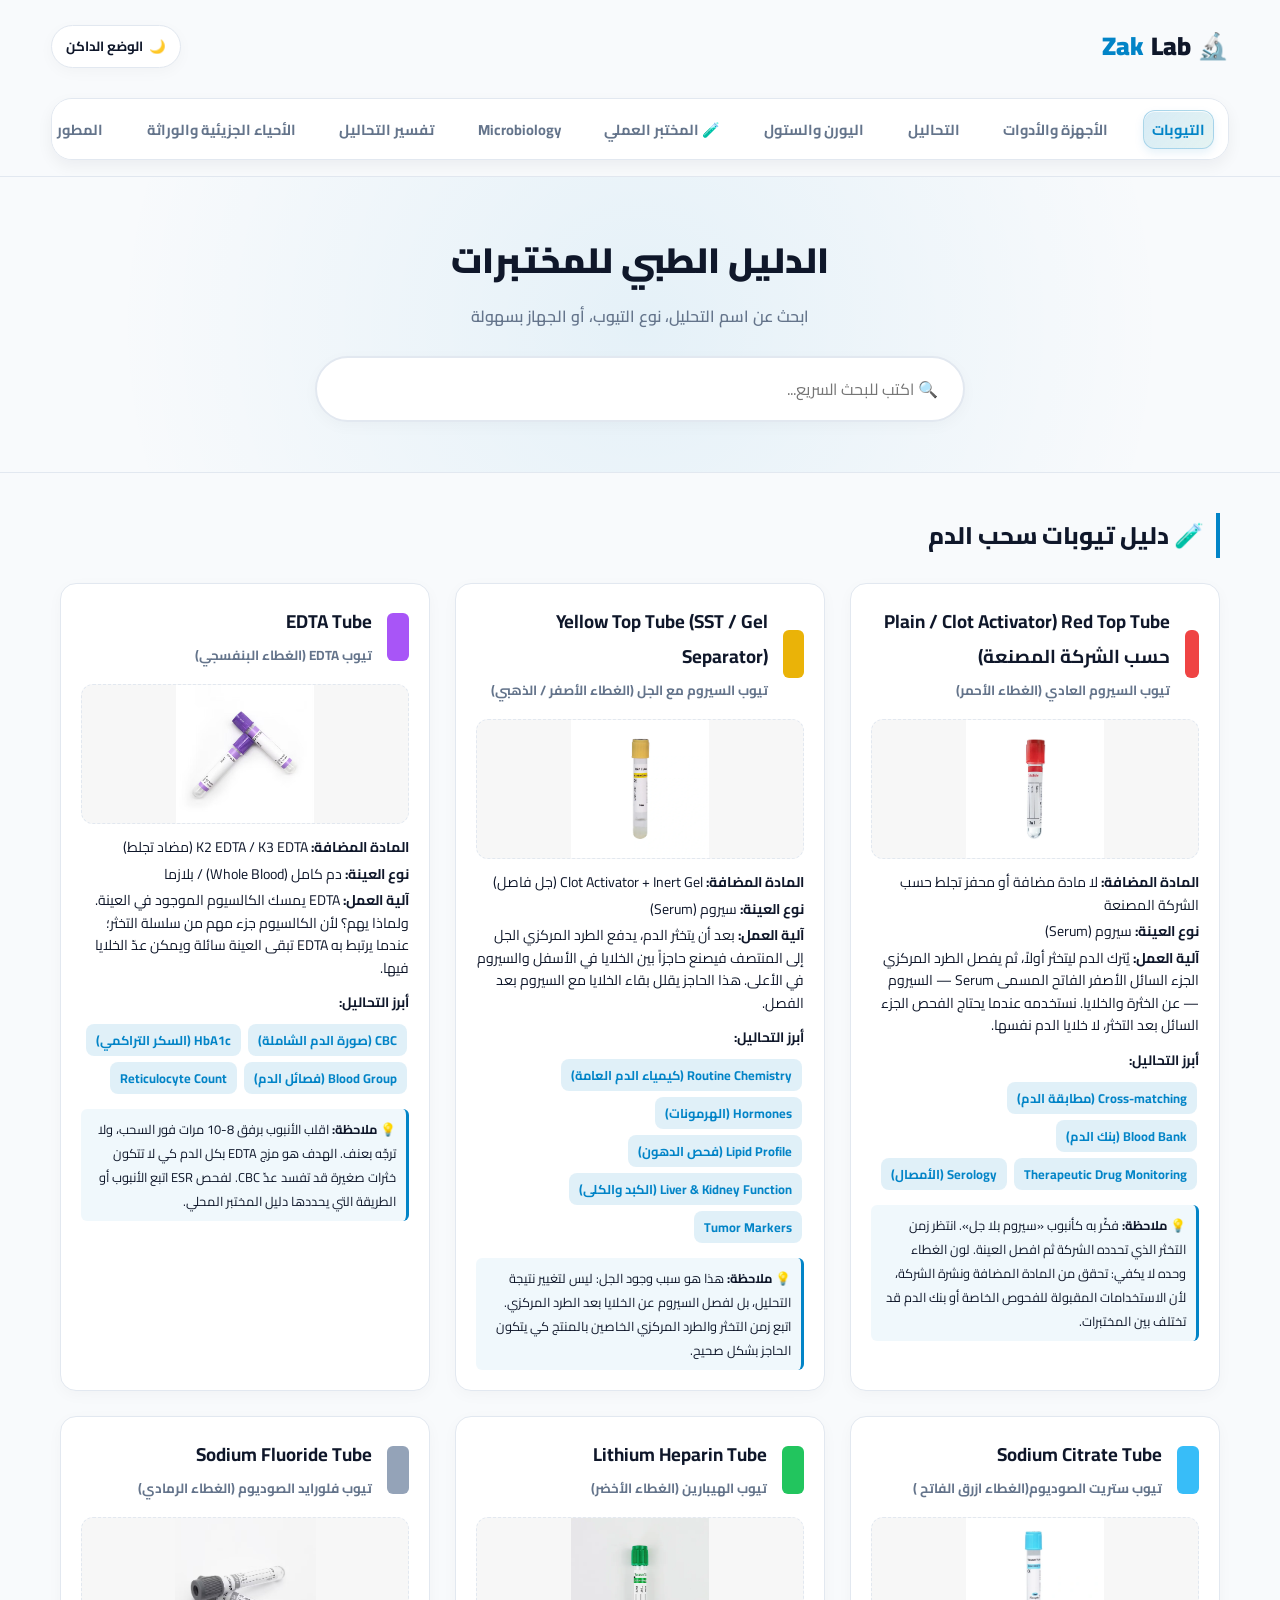
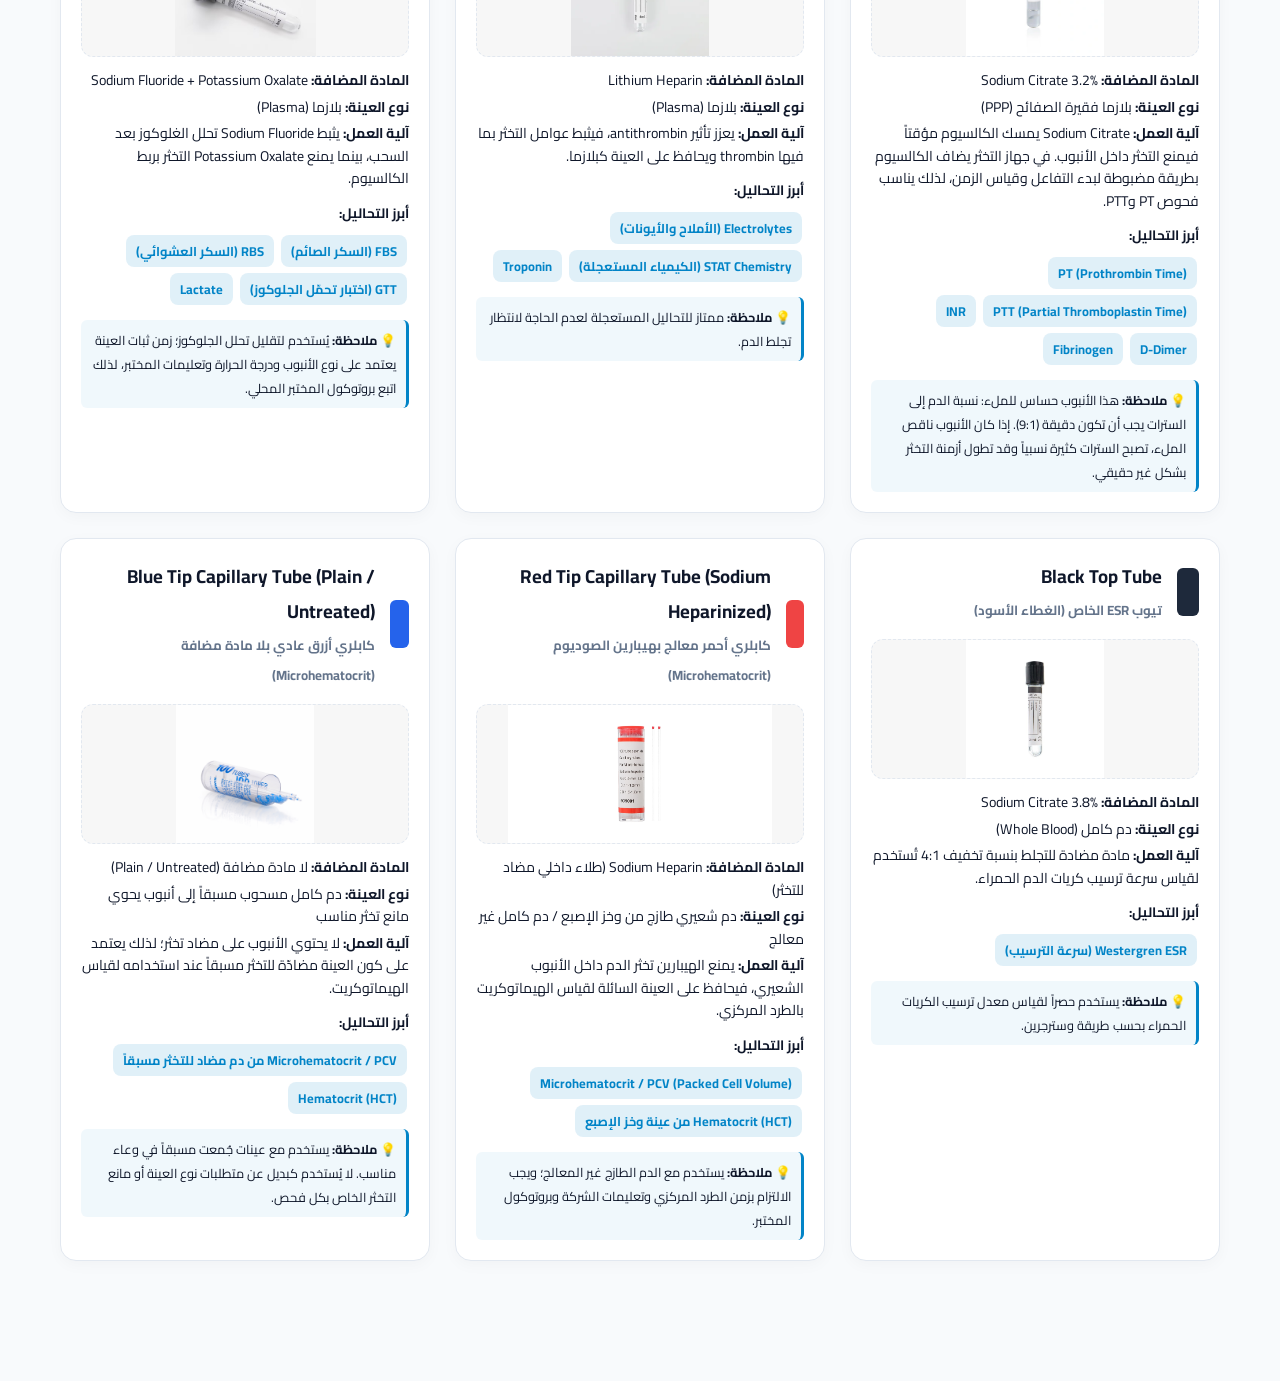
==== index.html @ 9deb6630 "Initial import of Zak Lab website" ====
<!DOCTYPE html>
<!doctype html>
<html lang="ar" dir="rtl" data-theme="light">

<head>

    <!-- تحديد ترميز الصفحة حتى تظهر اللغة العربية بشكل صحيح -->
    <meta charset="UTF-8">

    <!-- جعل الموقع متجاوباً مع شاشات الهاتف والتابلت والكمبيوتر -->
    <meta name="viewport" content="width=device-width, initial-scale=1.0">

    <!-- عنوان الصفحة الذي يظهر في تبويب المتصفح -->
    <title>Zak Lab | المنصة الرئيسية</title>

    <!-- وصف مختصر لمحركات البحث والمشاركة، من دون تغيير محتوى أو هوية الموقع -->
    <meta name="description" content="Zak Lab منصة عربية تعليمية لطلاب وممارسي التحليلات المرضية: تيوبات، أجهزة، تحاليل، أحياء دقيقة، تفسير نتائج، أحياء جزيئية ووراثة.">
    <meta name="theme-color" content="#0284c7">


    <!-- ========================================================= -->
    <!-- الخط العربي -->
    <!-- ========================================================= -->

    <!-- استدعاء خط Cairo من Google Fonts -->
    <link
        href="https://fonts.googleapis.com/css2?family=Cairo:wght@400;600;700;800;900&display=swap"
        rel="stylesheet"
    >


    <!-- ========================================================= -->
    <!-- ملف CSS الرئيسي -->
    <!-- ========================================================= -->

    <!-- ربط ملف التنسيقات الخارجي -->
    <link rel="stylesheet" href="new.css?v=22-5-final-release">


    <!-- ========================================================= -->
    <!-- تنسيقات قسم المطور وأزرار التواصل الاجتماعي -->
    <!-- ========================================================= -->

    <style>

        /* الحاوية الرئيسية لقسم المطور */
        .dev-profile-container {
            display: flex;
            flex-direction: column;
            gap: 25px;
            margin-top: 10px;
        }


        /* --------------------------------------------------------- */
        /* كارت معلومات المطور الرئيسي */
        /* --------------------------------------------------------- */

        .dev-header-card {
            background: var(--bg-card, #ffffff);
            border: 1px solid var(--border-color, #e2e8f0);
            border-radius: 20px;
            padding: 30px;

            /* ترتيب الصورة والمعلومات بجانب بعض */
            display: flex;
            align-items: center;

            gap: 25px;

            box-shadow: var(
                --shadow-sm,
                0 2px 5px rgba(0, 0, 0, 0.05)
            );

            /* خط أزرق على الجهة اليمنى من الكارت */
            border-right: 6px solid var(
                --primary-blue,
                #0284c7
            );
        }


        /* --------------------------------------------------------- */
        /* الحاوية الدائرية لصورة المطور */
        /* --------------------------------------------------------- */

        .dev-avatar {
            width: 120px;
            height: 120px;

            /* جعل الحاوية دائرية */
            border-radius: 50%;

            /* إخفاء أي جزء من الصورة يخرج من الدائرة */
            overflow: hidden;

            border: 3px solid transparent;

            /* إنشاء إطار متدرج حول الصورة */
            background:
                linear-gradient(
                    var(--bg-card, #fff),
                    var(--bg-card, #fff)
                ) padding-box,
                linear-gradient(
                    135deg,
                    var(--primary-blue, #0284c7),
                    var(--medical-teal, #0d9488)
                ) border-box;

            box-shadow:
                0 8px 20px rgba(2, 132, 199, 0.2);

            /* منع الصورة من الانكماش */
            flex-shrink: 0;

            /* الحركة عند استخدام الماوس */
            transition:
                transform 0.3s ease,
                box-shadow 0.3s ease;

            cursor: pointer;
        }


        /* --------------------------------------------------------- */
        /* الصورة الموجودة داخل dev-avatar */
        /* --------------------------------------------------------- */

        .dev-avatar img {
            width: 100%;
            height: 100%;

            /* جعل الصورة تغطي كامل الدائرة */
            object-fit: cover;

            /* وضع الصورة من المنتصف */
            object-position: center;

            display: block;

            /* حركة الصورة عند تمرير الماوس */
            transition: transform 0.3s ease;
        }


        /* --------------------------------------------------------- */
        /* تأثير الصورة عند تمرير الماوس */
        /* --------------------------------------------------------- */

        .dev-avatar:hover {
            transform: scale(1.05);

            box-shadow:
                0 12px 25px rgba(2, 132, 199, 0.35);
        }


        /* تكبير الصورة نفسها عند تمرير الماوس */
        .dev-avatar:hover img {
            transform: scale(1.1);
        }


        /* --------------------------------------------------------- */
        /* اسم المطور */
        /* --------------------------------------------------------- */

        .dev-intro h2 {
            font-size: 1.8rem;
            font-weight: 900;
            margin-bottom: 4px;
        }


        /* تنسيق النص الموجود داخل span */
        .dev-intro h2 span {
            color: var(--primary-blue, #0284c7);
            font-size: 1.4rem;
        }


        /* --------------------------------------------------------- */
        /* وظيفة المطور */
        /* --------------------------------------------------------- */

        .dev-role {
            color: var(--medical-teal, #0d9488);
            font-weight: 700;
            font-size: 1rem;
            margin-bottom: 10px;
        }


        /* --------------------------------------------------------- */
        /* الوصف التعريفي للمطور */
        /* --------------------------------------------------------- */

        .dev-bio {
            color: var(--text-muted, #64748b);
            line-height: 1.7;
            font-size: 0.95rem;
            margin-bottom: 15px;
        }


        /* --------------------------------------------------------- */
        /* البادجات الخاصة بالمطور */
        /* --------------------------------------------------------- */

        .dev-badges {
            display: flex;
            flex-wrap: wrap;
            gap: 8px;
            margin-bottom: 20px;
        }


        /* شكل كل Badge */
        .badge {
            background: rgba(2, 132, 199, 0.1);
            color: var(--primary-blue, #0284c7);

            padding: 4px 12px;

            border-radius: 20px;

            font-size: 0.85rem;
            font-weight: 700;
        }


        /* --------------------------------------------------------- */
        /* حاوية أزرار التواصل الاجتماعي */
        /* --------------------------------------------------------- */

        .social-links-wrapper {
            display: flex;
            flex-wrap: wrap;
            gap: 12px;
        }


        /* الشكل العام لأزرار التواصل */
        .social-btn {
            text-decoration: none;

            padding: 8px 16px;

            border-radius: 10px;

            font-size: 0.85rem;
            font-weight: 700;

            color: white;

            transition:
                transform 0.2s ease,
                opacity 0.2s ease;

            display: inline-flex;

            align-items: center;

            gap: 6px;
        }


        /* حركة الزر عند تمرير الماوس */
        .social-btn:hover {
            transform: translateY(-2px);
            opacity: 0.9;
        }


        /* لون زر التليجرام */
        .telegram {
            background-color: #0088cc;
        }


        /* لون حساب Zak Ware */
        .insta-edu {
            background: linear-gradient(
                45deg,
                #f09433,
                #e6683c,
                #dc2743,
                #cc2366,
                #bc1888
            );
        }


        /* لون الحساب الشخصي */
        .insta-personal {
            background: #24292e;
        }


        /* --------------------------------------------------------- */
        /* شبكة كروت المطور */
        /* --------------------------------------------------------- */

        .dev-grid {
            display: grid;

            /* إنشاء أعمدة متجاوبة */
            grid-template-columns:
                repeat(
                    auto-fit,
                    minmax(280px, 1fr)
                );

            gap: 20px;
        }


        /* شكل كارت المطور */
        .dev-card {
            background: var(--bg-card, #ffffff);

            border: 1px solid var(
                --border-color,
                #e2e8f0
            );

            border-radius: 16px;

            padding: 25px;

            box-shadow: var(
                --shadow-sm,
                0 2px 5px rgba(0, 0, 0, 0.05)
            );

            transition:
                transform 0.3s ease,
                box-shadow 0.3s ease;
        }


        /* حركة الكارت عند تمرير الماوس */
        .dev-card:hover {
            transform: translateY(-5px);

            box-shadow: var(
                --shadow-md,
                0 5px 15px rgba(0, 0, 0, 0.1)
            );
        }


        /* أيقونة الكارت */
        .card-icon {
            font-size: 2.2rem;
            margin-bottom: 12px;
        }


        /* عنوان الكارت */
        .dev-card h3 {
            font-size: 1.2rem;
            font-weight: 800;
            margin-bottom: 8px;
        }


        /* النص داخل الكارت */
        .dev-card p {
            color: var(--text-muted, #64748b);

            font-size: 0.9rem;

            line-height: 1.6;
        }


        /* لون الحد العلوي للكارت الأول */
        .card-teal {
            border-top: 4px solid var(
                --medical-teal,
                #0d9488
            );
        }


        /* لون الحد العلوي للكارت الثاني */
        .card-blue {
            border-top: 4px solid var(
                --primary-blue,
                #0284c7
            );
        }


        /* لون الحد العلوي للكارت الثالث */
        .card-purple {
            border-top: 4px solid #a855f7;
        }


        /* --------------------------------------------------------- */
        /* تنسيق الهاتف والشاشات الصغيرة */
        /* --------------------------------------------------------- */

        @media (max-width: 768px) {

            /* تحويل كارت المطور إلى ترتيب عمودي */
            .dev-header-card {
                flex-direction: column;
                text-align: center;
            }

            /* جعل البادجات والأزرار في المنتصف */
            .dev-badges,
            .social-links-wrapper {
                justify-content: center;
            }
        }

    </style>

</head>


<body>


    <!-- ========================================================= -->
    <!-- 1. شريط التنقل العلوي Navbar -->
    <!-- ========================================================= -->

    <!-- شريط التنقل الرئيسي -->
    <nav class="navbar" aria-label="التنقل الرئيسي">

        <!-- شعار الموقع -->
        <a href="#" class="logo" id="nav-logo">
            🔬 Lab <span>Zak</span>
        </a>


        <!-- قائمة الصفحات -->
        <ul class="nav-links">

            <!-- صفحة التيوبات -->
            <li>
                <a
                    href="#"
                    class="nav-item active"
                    data-target="tubes-page"
                >
                    التيوبات
                </a>
            </li>


            <!-- صفحة الأجهزة -->
            <li>
                <a
                    href="#"
                    class="nav-item"
                    data-target="equipment-page"
                >
                    الأجهزة والأدوات
                </a>
            </li>


            <!-- صفحة التحاليل -->
            <li>
                <a
                    href="#"
                    class="nav-item"
                    data-target="tests-page"
                >
                    التحاليل
                </a>
            </li>


            <!-- صفحة البول والبراز -->
            <li>
                <a
                    href="#"
                    class="nav-item"
                    data-target="urine-stool-page"
                    onclick="renderUrineStoolGroup()"
                >
                    اليورن والستول
                </a>
            </li>


            <!-- صفحة المختبر العملي -->
            <li>
                <a
                    href="#"
                    class="nav-item"
                    data-target="practical-lab-page"
                >
                    🧪 المختبر العملي
                </a>
            </li>


            <!-- صفحة الأحياء الدقيقة -->
            <li>
                <a
                    href="#"
                    class="nav-item"
                    data-target="microbiology-page"
                    dir="ltr"
                >
                    Microbiology
                </a>
            </li>

            <!-- صفحة تفسير التحاليل -->
            <li>
                <a
                    href="#"
                    class="nav-item"
                    data-target="interpretation-page"
                >
                    تفسير التحاليل
                </a>
            </li>

            <!-- صفحة الأحياء الجزيئية والوراثة -->
            <li>
                <a
                    href="#"
                    class="nav-item"
                    data-target="molecular-genetics-page"
                >
                    الأحياء الجزيئية والوراثة
                </a>
            </li>


            <!-- صفحة المطور -->
            <li>
                <a
                    href="#"
                    class="nav-item"
                    data-target="dev-page"
                >
                    المطور
                </a>
            </li>

            <!-- مؤشر زخرفي يتحرك بين روابط التنقل؛ لا يغير وجهات الروابط أو تسمياتها -->
            <li class="nav-indicator" aria-hidden="true"></li>

        </ul>


        <!-- ===================================================== -->
        <!-- زر الوضع الداكن / الفاتح -->
        <!-- ===================================================== -->

        <button
            type="button"
            class="theme-toggle-btn"
            id="theme-toggle"
            aria-label="تبديل الوضع الداكن والفاتح"
        >

            <!-- أيقونة الوضع -->
            <span id="theme-icon">🌙</span>

            <!-- اسم الوضع -->
            <span id="theme-text">
                الوضع الداكن
            </span>

        </button>

    </nav>


    <!-- ========================================================= -->
    <!-- 2. محرك البحث -->
    <!-- ========================================================= -->

    <section
        class="hero-search"
        id="search-section"
    >

        <!-- عنوان البحث -->
        <h2 id="search-title">
            الدليل الطبي للمختبرات
        </h2>


        <!-- وصف البحث -->
        <p id="search-subtitle">
            ابحث عن اسم التحليل، نوع التيوب، أو الجهاز بسهولة
        </p>


        <!-- صندوق البحث -->
        <div class="search-box" role="search">

            <!-- حقل إدخال البحث -->
            <input
                type="text"
                id="main-search-input"
                placeholder="🔍 اكتب للبحث السريع..."
                aria-label="البحث في معلومات المختبرات"
                autocomplete="off"
            >

        </div>

        <!-- نتائج محرك البحث: يملؤها new.js ببطاقات آمنة -->
        <div id="global-search-results" aria-live="polite" hidden></div>

    </section>


    <!-- ========================================================= -->
    <!-- 3. الحاوية الرئيسية لجميع الصفحات -->
    <!-- ========================================================= -->

    <div class="container">


        <!-- ===================================================== -->
        <!-- أ) صفحة تيوبات سحب الدم -->
        <!-- ===================================================== -->

        <div
            class="page-section"
            id="tubes-page"
        >

            <!-- عنوان الصفحة -->
            <h2 class="section-title">
                🧪 دليل تيوبات سحب الدم
            </h2>


            <!-- حاوية التيوبات -->
            <div
                class="grid-layout"
                id="tubes-container"
            >

                <!-- كارت التيوب -->
                <div class="card-tube">

                    <!-- رأس الكارت -->
                    <div class="tube-header">

                        <!-- لون غطاء التيوب -->
                        <div
                            class="tube-cap"
                            style="background: #a855f7;"
                        ></div>


                        <!-- اسم التيوب -->
                        <div>

                            <h3>
                                EDTA Tube
                            </h3>

                            <small
                                style="
                                    color:
                                    var(
                                        --text-muted,
                                        #64748b
                                    );
                                "
                            >
                                الغطاء البنفسجي
                            </small>

                        </div>

                    </div>


                    <!-- المادة الموجودة داخل التيوب -->
                    <p>
                        <strong>
                            المادة المضافة:
                        </strong>
                        K2 EDTA / K3 EDTA
                    </p>


                    <!-- نوع العينة -->
                    <p>
                        <strong>
                            نوع العينة:
                        </strong>
                        دم كامل (Whole Blood)
                    </p>


                    <!-- التحاليل التي يمكن استخدامها -->
                    <div style="margin-top: 10px;">

                        <span class="badge-item">
                            CBC
                        </span>

                        <span class="badge-item">
                            HbA1c
                        </span>

                    </div>

                </div>

            </div>

        </div>


        <!-- ===================================================== -->
        <!-- ب) صفحة الأجهزة -->
        <!-- ===================================================== -->

        <div
            class="page-section"
            id="equipment-page"
            style="display: none;"
        >

            <!-- عنوان الصفحة -->
            <h2 class="section-title">
                🔬 الأجهزة والأدوات المختبرية
            </h2>


            <!-- تذكير الأسلوب: تبويبان بنفس منطق الأحياء الجزيئية والوراثة؛ يبقى equipment-container محفوظاً للأجهزة القائمة. -->
            <section class="equipment-tools-shell" aria-label="محتوى الأجهزة والأدوات المختبرية">
                <header class="equipment-tools-intro">
                    <span class="equipment-tools-eyebrow">دليل تعليمي قابل للتوسعة</span>
                    <h3>اختر نوع المحتوى</h3>
                    <p>تعرف على الأجهزة والعدد المخبرية من خلال الوظيفة ومبدأ العمل وخطوات الاستخدام والتنبيهات، مع مسار صورة جاهز لكل عنصر.</p>
                </header>

                <div class="equipment-tools-tabs" role="tablist" aria-label="تبويبات الأجهزة والأدوات">
                    <button type="button" class="equipment-tools-btn active" role="tab" aria-selected="true" data-equipment-tab="devices" onclick="switchEquipmentToolsTab('devices')">🔬 الأجهزة</button>
                    <button type="button" class="equipment-tools-btn" role="tab" aria-selected="false" data-equipment-tab="tools" onclick="switchEquipmentToolsTab('tools')">🧰 الأدوات</button>
                </div>

                <!-- الحاوية الأصلية للأجهزة؛ لا يتغير معرفها حتى تبقى المراجع والبحث القائمة عاملة. -->
                <div class="grid-layout equipment-tools-grid" id="equipment-container"></div>

                <!-- حاوية الأدوات الجديدة؛ يمكن إضافة عناصر إلى labToolsData من دون تعديل البنية. -->
                <div class="grid-layout equipment-tools-grid" id="lab-tools-container" hidden></div>
            </section>

        </div>


        <!-- ===================================================== -->
        <!-- ج) صفحة التحاليل -->
        <!-- ===================================================== -->

        <div
            class="page-section"
            id="tests-page"
            style="display: none;"
        >

            <!-- عنوان صفحة التحاليل -->
            <h2 class="section-title">
                📋 دليل التحاليل الطبية
            </h2>


            <!-- ================================================= -->
            <!-- أزرار مجموعات التحاليل -->
            <!-- ================================================= -->

            <div
                class="groups-nav"
                style="
                    margin-bottom: 20px;
                    display: flex;
                    gap: 10px;
                    flex-wrap: wrap;
                "
            >


                <!-- أمراض الدم -->
                <button
                    onclick="
                        typeof renderHematologyGroup === 'function'
                        &&
                        renderHematologyGroup()
                    "
                    class="group-btn"
                    style="
                        padding: 10px 18px;
                        font-size: 0.95rem;
                        cursor: pointer;
                        background: #e11d48;
                        color: white;
                        border: none;
                        border-radius: 8px;
                        font-weight: bold;
                    "
                >
                    🩸 أمراض الدم (Hematology)
                </button>


                <!-- الكيمياء السريرية -->
                <button
                    id="chem-btn"
                    onclick="
                        typeof renderClinicalChemistryGroup === 'function'
                        &&
                        renderClinicalChemistryGroup()
                    "
                    class="group-btn"
                    style="
                        padding: 10px 18px;
                        font-size: 0.95rem;
                        cursor: pointer;
                        background: #0284c7;
                        color: white;
                        border: none;
                        border-radius: 8px;
                        font-weight: bold;
                    "
                >
                    🧪 الكيمياء السريرية (Clinical Chemistry)
                </button>


                <!-- التجلط -->
                <button
                    id="coag-btn"
                    onclick="
                        typeof renderCoagulationGroup === 'function'
                        &&
                        renderCoagulationGroup()
                    "
                    class="group-btn"
                    style="
                        padding: 10px 18px;
                        font-size: 0.95rem;
                        cursor: pointer;
                        background: #2563eb;
                        color: white;
                        border: none;
                        border-radius: 8px;
                        font-weight: bold;
                    "
                >
                    🩸 التجلط وتخثر الدم (Coagulation)
                </button>


                <!-- المناعة والأمصال -->
                <button
                    id="immuno-btn"
                    onclick="
                        typeof renderImmunologyGroup === 'function'
                        &&
                        renderImmunologyGroup()
                    "
                    class="group-btn"
                    style="
                        padding: 10px 18px;
                        font-size: 0.95rem;
                        cursor: pointer;
                        background: #7c3aed;
                        color: white;
                        border: none;
                        border-radius: 8px;
                        font-weight: bold;
                    "
                >
                    🛡️ المناعة والأمصال (Immunology & Serology)
                </button>


                <!-- الهرمونات -->
                <button
                    id="hormone-btn"
                    onclick="
                        typeof renderHormonesGroup === 'function'
                        &&
                        renderHormonesGroup()
                    "
                    class="group-btn"
                    style="
                        padding: 10px 18px;
                        font-size: 0.95rem;
                        cursor: pointer;
                        background: #059669;
                        color: white;
                        border: none;
                        border-radius: 8px;
                        font-weight: bold;
                    "
                >
                    🧬 الهرمونات والغدد (Hormones)
                </button>


                <!-- بنك الدم -->
                <button
                    id="bloodbank-btn"
                    onclick="
                        typeof renderBloodBankGroup === 'function'
                        &&
                        renderBloodBankGroup()
                    "
                    class="group-btn"
                    style="
                        padding: 10px 18px;
                        font-size: 0.95rem;
                        cursor: pointer;
                        background: #991b1b;
                        color: white;
                        border: none;
                        border-radius: 8px;
                        font-weight: bold;
                    "
                >
                    🩸 بنك الدم (Blood Bank)
                </button>


                <!-- علم الفيروسات -->
                <button
                    id="virology-btn"
                    onclick="
                        typeof renderVirologyGroup === 'function'
                        &&
                        renderVirologyGroup()
                    "
                    class="group-btn"
                    style="
                        padding: 10px 18px;
                        font-size: 0.95rem;
                        cursor: pointer;
                        background: #0d9488;
                        color: white;
                        border: none;
                        border-radius: 8px;
                        font-weight: bold;
                    "
                >
                    🦠 علم الفيروسات (Virology)
                </button>


                <!-- الأحياء الجزيئية -->
                <button
                    id="molecular-btn"
                    onclick="
                        typeof renderMolecularGroup === 'function'
                        &&
                        renderMolecularGroup()
                    "
                    class="group-btn"
                    style="
                        padding: 10px 18px;
                        font-size: 0.95rem;
                        cursor: pointer;
                        background: #047857;
                        color: white;
                        border: none;
                        border-radius: 8px;
                        font-weight: bold;
                    "
                >
                    🧬 الأحياء الجزيئية (Molecular / PCR)
                </button>

            </div>


            <!--
                JavaScript سيضع كروت التحاليل داخل هذه الحاوية.
            -->
            <div id="tests-container"></div>

        </div>


        <!-- ===================================================== -->
        <!-- د) صفحة البول والبراز -->
        <!-- ===================================================== -->

        <div
            class="page-section"
            id="urine-stool-page"
            style="display: none;"
        >

            <!-- عنوان الصفحة -->
            <h2 class="section-title">
                🧫 فحوصات البول والبراز (Urine & Stool)
            </h2>


            <!--
                JavaScript سيضيف فحوصات البول والبراز هنا.
            -->
            <div
                class="grid-layout"
                id="urine-stool-container"
            ></div>

        </div>


        <!-- ===================================================== -->
        <!-- هـ) صفحة Microbiology -->
        <!-- ===================================================== -->

        <div
            id="microbiology-page"
            class="page-section"
            style="display: none;"
        >

            <!-- عنوان الصفحة -->
            <h2 class="section-title">
                🧫 علم الأحياء الدقيقة (Microbiology)
            </h2>


            <!--
                الحاوية الأساسية الخاصة بقسم Microbiology.
                JavaScript سيضيف المحتوى إليها.
            -->
            <div id="microbiology-container"></div>


            <!-- خط فاصل -->
            <hr
                style="
                    opacity: 0.2;
                    margin: 30px 0;
                "
            >


            <!-- ================================================= -->
            <!-- زر فتح مكتبة البكتيريا -->
            <!-- ================================================= -->

            <div
                style="
                    text-align: center;
                    margin: 20px 0;
                "
            >

                <button
                    id="btn-show-bacteria"
                    onclick="toggleBacteriaLibrary()"
                    style="
                        background:
                            linear-gradient(
                                135deg,
                                #6b21a8,
                                #9333ea
                            );
                        color: white;
                        border: none;
                        padding: 12px 25px;
                        font-size: 1rem;
                        border-radius: 25px;
                        cursor: pointer;
                        box-shadow:
                            0 4px 12px
                            rgba(
                                107,
                                33,
                                168,
                                0.3
                            );
                        transition:
                            all 0.3s ease;
                    "
                >
                    🔬 تصفح مكتبة البكتيريا الطبية
                    (Bacteria Library)
                </button>

            </div>


            <!--
                حاوية مكتبة البكتيريا.

                display: none
                تعني أن المكتبة مخفية في البداية.

                JavaScript سيقوم بفتحها وإغلاقها.
            -->
            <div
                id="bacteria-library-container"
                style="
                    display: none;
                    margin-top: 20px;
                "
            ></div>

        </div>


        <!-- ===================================================== -->
        <!-- و) صفحة تفسير التحاليل -->
        <!-- ===================================================== -->

        <div
            class="page-section"
            id="interpretation-page"
            style="display: none;"
        >
            <h2 class="section-title">
                📋 تفسير التحاليل
            </h2>

            <p class="section-intro">
                دليل تعليمي لقراءة تقرير المختبر بطريقة منظمة. لا يعتمد للتشخيص أو لتغيير العلاج دون الرجوع إلى مختص.
            </p>

            <div
                class="guide-grid"
                id="interpretation-container"
            ></div>
        </div>


        <!-- ===================================================== -->
        <!-- ز) صفحة المختبر العملي -->
        <!-- ===================================================== -->

        <div
            class="page-section practical-lab-page"
            id="practical-lab-page"
            style="display: none;"
        >
            <h2 class="section-title">
                🧪 المختبر العملي
            </h2>

            <p class="section-intro">
                تجارب تعليمية منظمة تربط المبدأ بالأداة والخطوات والملاحظة والتفسير والسلامة. للتعلم فقط وتُطبق الإجراءات الفعلية وفق SOP والتدريب المباشر.
            </p>

            <!-- يملؤه Practical Lab renderer المستقل في new.js من practicalLabData. -->
            <div id="practical-lab-container" class="practical-lab" aria-live="polite"></div>
        </div>


        <!-- ===================================================== -->
        <!-- ح) صفحة الأحياء الجزيئية والوراثة -->
        <!-- ===================================================== -->

        <div
            class="page-section"
            id="molecular-genetics-page"
            style="display: none;"
        >
            <h2 class="section-title">
                🧬 الأحياء الجزيئية والوراثة
            </h2>

            <p class="section-intro">
                اختر المسار المطلوب لتتعلم المفاهيم خطوةً بخطوة: شرح مبسط، ملخص علمي، قواعد عمل وملاحظات موثقة للمراجعة والدراسة.
            </p>

            <div class="molecular-genetics-tabs" role="tablist" aria-label="أقسام الأحياء الجزيئية والوراثة">
                <button
                    type="button"
                    class="group-btn molecular-genetics-btn active"
                    id="molecular-biology-tab"
                    onclick="renderMolecularBiologySection()"
                >
                    🧬 الأحياء الجزيئية
                </button>

                <button
                    type="button"
                    class="group-btn molecular-genetics-btn"
                    id="genetics-tab"
                    onclick="renderGeneticsSection()"
                >
                    🧬 الوراثة والجينات
                </button>
            </div>

            <div id="molecular-genetics-container"></div>
        </div>


        <!-- ===================================================== -->
        <!-- ح) صفحة المطور -->
        <!-- ===================================================== -->

        <div
            class="page-section"
            id="dev-page"
            style="display: none;"
        >

            <!-- عنوان صفحة المطور -->
            <h2 class="section-title">
                👨‍💻 زكريا عمر عادل — Developer Information
            </h2>


            <!-- الحاوية الخاصة بمعلومات المطور -->
            <div
                class="dev-section"
                id="developer-profile-container"
                style="padding: 30px;"
            >

                <!-- اسم المطور -->
                <h3>
                    زكريا عمر عادل
                </h3>


                <!-- معلومات الدراسة -->
                <p
                    style="
                        color:
                            var(
                                --text-muted,
                                #64748b
                            );
                        margin-bottom: 20px;
                    "
                >
                    طالب في الجامعة التقنية الشمالية -
                    كلية التقنيات الصحية والطبية -
                    قسم المختبرات الطبية
                </p>


                <!-- خط فاصل -->
                <hr
                    style="
                        border: 0;
                        border-top:
                            1px solid
                            var(
                                --border-color,
                                #e2e8f0
                            );
                        margin: 20px 0;
                    "
                >


                <!-- الحاوية الرئيسية لبروفايل المطور -->
                <div class="dev-profile-container">


                    <!-- ================================================= -->
                    <!-- الكارت الرئيسي للمطور -->
                    <!-- ================================================= -->

                    <div class="dev-header-card">


                        <!-- صورة المطور -->
                        <div class="dev-avatar">

                            <img
                                src="myphoto/me.jpeg"
                                alt="زكريا عمر"
                            >

                        </div>


                        <!-- معلومات المطور -->
                        <div class="dev-intro">

                            <!-- اسم المطور -->
                            <h2>
                                <span>
                                    (Zakaria)
                                </span>
                            </h2>


                            <!-- الوظيفة -->
                            <p class="dev-role">
                                مطور (Full-Stack Developer)
                                |
                                صانع محتوى تقني
                            </p>


                            <!-- نبذة عن المطور -->
                            <p class="dev-bio">

                                مؤسس منصة
                                <strong>
                                    Zak Ware
                                </strong>
                                التعليمية.

                                شغوف بتحويل الأفكار إلى مواقع
                                وتطبيقات عصرية تجمع بين الأداء العالي،
                                سهولة الاستخدام، والتصميم الاحترافي.

                            </p>


                            <!-- ================================================= -->
                            <!-- المهارات والباجات -->
                            <!-- ================================================= -->

                            <div class="dev-badges">

                                <span class="badge">
                                    Frontend
                                </span>

                                <span class="badge">
                                    Backend
                                </span>

                                <span class="badge">
                                    Zak Ware Founder
                                </span>

                                <span class="badge">
                                    Technical Instructor
                                </span>

                            </div>


                            <!-- ================================================= -->
                            <!-- روابط التواصل -->
                            <!-- ================================================= -->

                            <div class="social-links-wrapper">


                                <!-- حساب التليجرام -->
                                <a
                                    href="https://t.me/Zak_28"
                                    target="_blank"
                                    rel="noopener noreferrer"
                                    class="social-btn telegram"
                                >
                                    ✈️ قناة التليجرام
                                </a>


                                <!-- حساب Zak Ware -->
                                <a
                                    href="https://www.instagram.com/zak.ware?igsh=MWZncXcxOWVhdHA2OQ=="
                                    target="_blank"
                                    rel="noopener noreferrer"
                                    class="social-btn insta-edu"
                                >
                                    📸 حساب Zak Ware
                                </a>


                                <!-- الحساب الشخصي -->
                                <a
                                    href="https://www.instagram.com/5t___q?igsh=M2xzazI3aXh3YnJn"
                                    target="_blank"
                                    rel="noopener noreferrer"
                                    class="social-btn insta-personal"
                                >
                                    👤 الحساب الشخصي
                                </a>

                            </div>

                        </div>

                    </div>


                    <!-- ================================================= -->
                    <!-- كروت معلومات المطور -->
                    <!-- ================================================= -->

                    <div class="dev-grid">


                        <!-- كارت منصة Zak Ware -->
                        <div class="dev-card card-teal">

                            <div class="card-icon">
                                🎓
                            </div>

                            <h3>
                                منصة Zak Ware التعليمية
                            </h3>

                            <p>
                                تقديم شروحات ودورات متخصصة
                                في عالم البرمجة، بهدف تبسيط
                                المفاهيم الصعبة وتقديم محتوى عملي
                                يساعد المبتدئين والطلاب على بناء
                                أساس تقني قوي.
                            </p>

                        </div>


                        <!-- كارت تطوير الويب -->
                        <div class="dev-card card-blue">

                            <div class="card-icon">
                                💻
                            </div>

                            <h3>
                                تطوير الويب الشامل
                            </h3>

                            <p>
                                تصميم وبناء واجهات أمامية وخلفية
                                (Full-Stack) حديثة وسريعة،
                                مع الاهتمام بأعلى معايير الأداء
                                وتجربة المستخدم (UI/UX).
                            </p>

                        </div>


                        <!-- كارت الاستشارات والمشاريع -->
                        <div class="dev-card card-purple">

                            <div class="card-icon">
                                🚀
                            </div>

                            <h3>
                                الاستشارات والمشاريع
                            </h3>

                            <p>
                                تقديم استشارات تقنية احترافية،
                                ومساعدة الطلاب والمطورين في تنفيذ
                                مشاريعهم التخرجية وتطوير حلول
                                برمجية قابلة للتوسع.
                            </p>

                        </div>

                    </div>

                </div>

            </div>

        </div>

    </div>


    <!-- ملاحظة تعليمية: المعلومات المعروضة مرجعية ولا تُستخدم وحدها للتشخيص أو لاتخاذ قرار علاجي. -->


    <!-- ========================================================= -->
    <!-- ربط ملفات JavaScript -->
    <!-- ========================================================= -->


    <!--
        أولاً:
        نربط ملف البيانات.

        السبب:
        الكود الرئيسي new.js قد يحتاج إلى البيانات الموجودة
        داخل data.js، لذلك يجب تحميل data.js أولاً.
    -->
    <script src="data.js?v=22-5-final-release"></script>


    <!--
        ثانياً:
        نربط ملف JavaScript الرئيسي.

        هذا الملف مسؤول عن تشغيل وظائف الموقع والتعامل
        مع العناصر الموجودة في HTML.
    -->
    <script src="new.js?v=22-5-final-release"></script>

</body>

</html>
---- new.css ----
/* ========================================================= */
/* المتغيرات الرئيسية للموقع */
/* ========================================================= */

/*
    :root يعني أننا نضع متغيرات عامة للموقع.

    هذه المتغيرات نستطيع استخدامها في أي مكان
    داخل ملف CSS عن طريق:

    var(--اسم-المتغير)
*/


:root {

    color-scheme: light;

    /* ========================= */
    /* ألوان الوضع الفاتح */
    /* ========================= */

    --bg-main: #f8fafc;

    /* خلفية الكروت */
    --bg-card: #ffffff;

    /* خلفية شريط التنقل */
    --bg-nav: rgba(255, 255, 255, 0.85);

    /* لون النص الأساسي */
    --text-main: #0f172a;

    /* لون النص الثانوي */
    --text-muted: #64748b;

    /* لون الحدود */
    --border-color: #e2e8f0;

    /* اللون الأزرق الأساسي */
    --primary-blue: #0284c7;

    /* اللون الأزرق الداكن */
    --primary-dark: #0369a1;

    /* اللون الأخضر الطبي */
    --medical-teal: #0d9488;

    /* الظل الصغير */
    --shadow-sm: 0 4px 15px rgba(0,0,0,0.03);

    /* الظل الأكبر */
    --shadow-md: 0 10px 25px rgba(2, 132, 199, 0.1);
}


/* ========================================================= */
/* الوضع الداكن Dark Mode */
/* ========================================================= */

/*
    عندما تكون قيمة data-theme هي dark:

    <html data-theme="dark">

    سيتم استخدام هذه الألوان بدلاً من ألوان الوضع الفاتح.
*/

[data-theme="dark"] {

    color-scheme: dark;

    /* لون خلفية الصفحة */
    --bg-main: #0f172a;

    /* لون خلفية الكروت */
    --bg-card: #1e293b;

    /* لون خلفية شريط التنقل */
    --bg-nav: rgba(15, 23, 42, 0.85);

    /* لون النص الأساسي */
    --text-main: #f8fafc;

    /* لون النص الثانوي */
    --text-muted: #94a3b8;

    /* لون الحدود */
    --border-color: #334155;

    /* الظل الصغير */
    --shadow-sm: 0 4px 15px rgba(0,0,0,0.2);

    /* الظل الكبير */
    --shadow-md: 0 10px 25px rgba(0,0,0,0.3);
}


/* ========================================================= */
/* إعادة ضبط العناصر الأساسية */
/* ========================================================= */

/*
    النجمة * تعني جميع عناصر HTML.

    هنا نقوم بإزالة:
    - الهوامش الافتراضية
    - الحشوات الافتراضية

    ونستخدم box-sizing حتى تكون حسابات
    العرض والارتفاع أسهل.
*/

* {

    margin: 0;

    padding: 0;

    box-sizing: border-box;

    /* استخدام خط Cairo في الموقع */
    font-family: 'Cairo', sans-serif;

    /* تحسين ظهور الخط */
    -webkit-font-smoothing: antialiased;
}


/* ========================================================= */
/* الصفحة الرئيسية Body */
/* ========================================================= */

body {

    /* لون خلفية الصفحة */
    background-color: var(--bg-main);

    /* لون النص */
    color: var(--text-main);

    /* أقل ارتفاع للصفحة */
    min-height: 100vh;

    /* مساحة إضافية أسفل الصفحة */
    padding-bottom: 60px;
}


/* ========================================================= */
/* 1. شريط التنقل العلوي Navbar */
/* ========================================================= */

.navbar {

    /* لون خلفية الـ Navbar */
    background: var(--bg-nav);

    /*
        إضافة تأثير ضبابي للخلفية
        عندما يكون مدعوماً من المتصفح.
    */
    backdrop-filter: blur(12px);

    /*
        sticky يعني أن الـ Navbar
        يبقى في أعلى الصفحة عند التمرير.
    */
    position: sticky;

    top: 0;

    /*
        z-index يجعل الـ Navbar
        يظهر فوق العناصر الأخرى.
    */
    z-index: 100;

    /* خط أسفل الـ Navbar */
    border-bottom: 1px solid var(--border-color);

    /* المسافة الداخلية */
    padding: 15px 5%;

    /*
        ترتيب العناصر أفقياً
        مع توزيع المساحة بينها.
    */
    display: flex;

    justify-content: space-between;

    /* وضع العناصر في المنتصف عمودياً */
    align-items: center;
}


/* ========================================================= */
/* شعار الموقع */
/* ========================================================= */

.logo {

    /* حجم الخط */
    font-size: 1.6rem;

    /* سمك الخط */
    font-weight: 900;

    /* لون النص */
    color: var(--text-main);

    /* ترتيب الشعار بشكل أفقي */
    display: flex;

    align-items: center;

    /* المسافة بين عناصر الشعار */
    gap: 8px;

    /* إزالة الخط الموجود أسفل الرابط */
    text-decoration: none;
}


/* لون كلمة Zak داخل الشعار */

.logo span {

    color: var(--primary-blue);
}


/* ========================================================= */
/* قائمة الروابط */
/* ========================================================= */

.nav-links {

    /* وضع الروابط بجانب بعضها */
    display: flex;

    /* المسافة بين الروابط */
    gap: 24px;

    /* إزالة نقاط القائمة */
    list-style: none;

    /* محاذاة العناصر */
    align-items: center;
}


/* ========================================================= */
/* روابط الـ Navbar */
/* ========================================================= */

.nav-links a {

    /* إزالة الخط الموجود أسفل الرابط */
    text-decoration: none;

    /* لون الرابط */
    color: var(--text-muted);

    /* سمك الخط */
    font-weight: 700;

    /* حجم الخط */
    font-size: 0.95rem;

    /*
        نستخدم relative حتى يمكننا
        إضافة تأثيرات مرتبطة بمكان الرابط.
    */
    position: relative;

    /* مساحة صغيرة أسفل النص */
    padding-bottom: 4px;
}


/* ========================================================= */
/* الرابط عند Hover أو عندما يكون Active */
/* ========================================================= */

.nav-links a:hover,
.nav-links a.active {

    /* تغيير اللون إلى الأزرق */
    color: var(--primary-blue);
}


/* ========================================================= */
/* زر تغيير الوضع الليلي والنهاري */
/* ========================================================= */

.theme-toggle-btn {

    /* خلفية الزر */
    background: var(--bg-card);

    /* حدود الزر */
    border: 1px solid var(--border-color);

    /* لون النص */
    color: var(--text-main);

    /* المسافة الداخلية */
    padding: 8px 14px;

    /* جعل الزر دائري الحواف */
    border-radius: 30px;

    /* تغيير شكل مؤشر الماوس */
    cursor: pointer;

    /* سمك النص */
    font-weight: 700;

    /* ترتيب محتوى الزر */
    display: flex;

    align-items: center;

    /* المسافة بين الأيقونة والنص */
    gap: 6px;

    /* إضافة ظل */
    box-shadow: var(--shadow-sm);
}


/* تغيير لون الحدود عند تمرير الماوس */

.theme-toggle-btn:hover {

    border-color: var(--primary-blue);
}


/* ========================================================= */
/* 2. قسم الهيدر والبحث السريع */
/* ========================================================= */

.hero-search {

    /* جعل المحتوى في المنتصف */
    text-align: center;

    /* المسافة الداخلية */
    padding: 50px 20px;

    /*
        خلفية متدرجة بشكل دائري.

        اللون الأزرق يظهر في المنتصف
        ثم يصبح شفافاً تدريجياً.
    */
    background:
        radial-gradient(
            circle at 50% 50%,
            rgba(2, 132, 199, 0.08) 0%,
            transparent 80%
        );

    /* خط أسفل القسم */
    border-bottom: 1px solid var(--border-color);
}


/* عنوان قسم البحث */

.hero-search h2 {

    font-size: 2.2rem;

    font-weight: 900;

    margin-bottom: 8px;
}


/* النص الموجود أسفل العنوان */

.hero-search p {

    color: var(--text-muted);

    font-size: 1rem;

    font-weight: 600;
}


/* ========================================================= */
/* صندوق البحث */
/* ========================================================= */

.search-box {

    /*
        أقصى عرض لصندوق البحث
        حتى لا يصبح كبيراً جداً.
    */
    max-width: 650px;

    /*
        auto تجعل الصندوق في المنتصف.
    */
    margin: 25px auto 0;

    /*
        يسمح لنا بوضع عناصر
        داخل الصندوق بطريقة دقيقة.
    */
    position: relative;
}


/* حقل البحث */

.search-box input {

    /* يأخذ كامل عرض الصندوق */
    width: 100%;

    /* المسافة الداخلية */
    padding: 16px 25px;

    /* جعل الحواف دائرية */
    border-radius: 50px;

    /* الحدود */
    border: 2px solid var(--border-color);

    /* خلفية حقل البحث */
    background-color: var(--bg-card);

    /* لون النص */
    color: var(--text-main);

    /* حجم الخط */
    font-size: 1rem;

    /*
        إزالة الإطار الافتراضي
        الذي يظهر عند الضغط.
    */
    outline: none;

    /* إضافة ظل */
    box-shadow: var(--shadow-sm);
}


/* عندما نضغط داخل حقل البحث */

.search-box input:focus {

    /* تغيير لون الحدود */
    border-color: var(--primary-blue);
}


/* ========================================================= */
/* 3. الحاوية الرئيسية للكروت */
/* ========================================================= */

.container {

    /*
        أقصى عرض للمحتوى.
    */
    max-width: 1200px;

    /*
        وضع مسافة من الأعلى والأسفل
        وجعل الحاوية في المنتصف.
    */
    margin: 40px auto;

    /* مساحة داخلية يمين ويسار */
    padding: 0 20px;
}


/* ========================================================= */
/* عنوان كل قسم */
/* ========================================================= */

.section-title {

    /* حجم العنوان */
    font-size: 1.5rem;

    /* سمك الخط */
    font-weight: 800;

    /* مسافة أسفل العنوان */
    margin-bottom: 25px;

    /* ترتيب الأيقونة والنص */
    display: flex;

    align-items: center;

    /* المسافة بين العناصر */
    gap: 10px;

    /* خط أزرق على اليمين */
    border-right: 4px solid var(--primary-blue);

    /* مسافة بين الخط والنص */
    padding-right: 12px;
}


/* ========================================================= */
/* شبكة الكروت */
/* ========================================================= */

.grid-layout {

    /*
        استخدام CSS Grid
        لترتيب الكروت.
    */
    display: grid;

    /*
        auto-fill يعني أن المتصفح
        يضيف عدد الأعمدة المناسب
        حسب عرض الشاشة.
    */
    grid-template-columns:
        repeat(
            auto-fill,
            minmax(min(100%, 300px), 1fr)
        );

    /* المسافة بين الكروت */
    gap: 25px;

    /* مسافة أسفل الشبكة */
    margin-bottom: 60px;
}


/* ========================================================= */
/* الكروت الأساسية */
/* ========================================================= */

/*
    هذه القاعدة مشتركة بين:

    card-tube
    card-equipment
    card-test
    dev-section
*/

.card-tube,
.card-equipment,
.card-test,
.dev-section {

    /* خلفية الكارت */
    background: var(--bg-card);

    /* تدوير الحواف */
    border-radius: 16px;

    /* الحدود */
    border: 1px solid var(--border-color);

    /* المسافة الداخلية */
    padding: 20px;

    /* الظل */
    box-shadow: var(--shadow-sm);
}


/* ========================================================= */
/* حركة كروت التيوبات والأجهزة والتحاليل */
/* ========================================================= */

.card-tube:hover,
.card-equipment:hover,
.card-test:hover {

    /*
        تحريك الكارت إلى الأعلى
        بمقدار 4px.
    */
    transform: translateY(-4px);

    /* تغيير الظل */
    box-shadow: var(--shadow-md);
}


/* ========================================================= */
/* رأس كارت التيوب */
/* ========================================================= */

.tube-header {

    /* ترتيب العناصر أفقياً */
    display: flex;

    /* وضع العناصر بالمنتصف */
    align-items: center;

    /* المسافة بين العناصر */
    gap: 15px;

    /* مسافة أسفل الرأس */
    margin-bottom: 15px;
}


/* ========================================================= */
/* غطاء التيوب */
/* ========================================================= */

.tube-cap {

    /* عرض الغطاء */
    width: 22px;

    /* ارتفاع الغطاء */
    height: 48px;

    /* تدوير الحواف */
    border-radius: 6px;

    /* اللون الافتراضي */
    background: #a855f7;
}


/* ========================================================= */
/* Badge الخاص بالتحاليل */
/* ========================================================= */

.badge-item {

    /* خلفية الـ Badge */
    background: rgba(2, 132, 199, 0.12);

    /* لون النص */
    color: var(--primary-blue);

    /* المسافة الداخلية */
    padding: 4px 10px;

    /* تدوير الحواف */
    border-radius: 8px;

    /* حجم الخط */
    font-size: 0.8rem;

    /* سمك الخط */
    font-weight: 700;

    /*
        يجعل الـ Badge يتعامل
        كعنصر inline لكن يقبل
        width و height وغيرها.
    */
    display: inline-block;

    /* مسافة صغيرة حول الـ Badge */
    margin: 3px 2px;
}


/* ========================================================= */
/* صندوق القيم الطبيعية */
/* ========================================================= */

.normal-box {

    /* لون خلفية خفيف */
    background: rgba(0, 0, 0, 0.03);

    /* المسافة الداخلية */
    padding: 10px;

    /* تدوير الحواف */
    border-radius: 8px;

    /* مسافة من الأعلى */
    margin-top: 10px;

    /* حجم الخط */
    font-size: 0.85rem;
}


/* ========================================================= */
/* التجاوب مع شاشات الموبايل */
/* ========================================================= */

@media (max-width: 768px) {

    /*
        عند وصول عرض الشاشة إلى 768px
        أو أقل، نجعل الـ Navbar
        بشكل عمودي.
    */

    .navbar {

        flex-direction: column;

        gap: 15px;
    }


    /*
        تصغير عنوان البحث
        حتى يناسب شاشة الهاتف.
    */

    .hero-search h2 {

        font-size: 1.6rem;
    }

}


/* ========================================================= */
/* تنسيقات كروت الأنابيب الديناميكية */
/* ========================================================= */


/* ========================================================= */
/* مكان صورة التيوب */
/* ========================================================= */

.tube-image-holder {

    /* العرض */
    width: 100%;

    /* الارتفاع */
    height: 140px;

    /* خلفية خفيفة */
    background: rgba(0, 0, 0, 0.03);

    /*
        dashed تعني أن الحدود
        ستكون على شكل خطوط متقطعة.
    */
    border: 1px dashed var(--border-color);

    /* تدوير الحواف */
    border-radius: 12px;

    /* مسافة من الأعلى والأسفل */
    margin: 12px 0;

    /* ترتيب الصورة في المنتصف */
    display: flex;

    justify-content: center;

    align-items: center;

    /* لون النص */
    color: var(--text-muted);

    /* حجم الخط */
    font-size: 0.9rem;

    /* سمك الخط */
    font-weight: 700;

    /*
        إخفاء أي جزء من الصورة
        يخرج خارج الحاوية.
    */
    overflow: hidden;
}


/* الصورة داخل مكان الصورة */

.tube-image-holder img {

    /* عرض الصورة */
    width: 100%;

    /* ارتفاع الصورة */
    height: 100%;

    /*
        contain تعني أن الصورة
        تظهر كاملة بدون قص.
    */
    object-fit: contain;
}

/* الصورة المفقودة لا تستدعي مصدراً خارجياً ولا تعرض نصاً مؤقتاً؛ يبقى مكان البطاقة هادئاً حتى تُعاد الأصول الأصلية. */
.tube-image-holder.image-unavailable,
.equipment-image-wrapper.image-unavailable {
    background:
        linear-gradient(135deg, rgba(2, 132, 199, 0.05), rgba(13, 148, 136, 0.05)),
        var(--bg-main);
}


/* ========================================================= */
/* تفاصيل التيوب */
/* ========================================================= */

.tube-details p {

    /* حجم النص */
    font-size: 0.88rem;

    /* المسافة بين الأسطر */
    line-height: 1.6;

    /* مسافة أسفل كل فقرة */
    margin-bottom: 4px;

    /* لون النص */
    color: var(--text-main);
}


/* ========================================================= */
/* قائمة تحاليل التيوب */
/* ========================================================= */

.tube-tests-list {

    /* مسافة من الأعلى */
    margin-top: 10px;

    /* حجم الخط */
    font-size: 0.85rem;
}


/* ========================================================= */
/* ملاحظة التيوب */
/* ========================================================= */

.tube-note {

    /* خلفية زرقاء خفيفة */
    background: rgba(2, 132, 199, 0.06);

    /* خط أزرق على اليمين */
    border-right: 3px solid var(--primary-blue);

    /* المسافة الداخلية */
    padding: 8px 10px;

    /* تدوير الحواف */
    border-radius: 6px;

    /* حجم النص */
    font-size: 0.8rem;

    /* لون النص */
    color: var(--text-main);

    /* مسافة من الأعلى */
    margin-top: 12px;
}


/* ========================================================= */
/* 🎨 تنسيق تفاصيل كروت الأجهزة */
/* ========================================================= */

.card-equipment .equipment-image-wrapper {
    width: 100%;
    height: 220px;
    border-radius: 10px;
    overflow: hidden;
    margin-bottom: 12px;
    background: var(--bg-main);
    border: 1px solid var(--border-color);
    display: flex;
    align-items: center;
    justify-content: center;
}

.card-equipment .equipment-image-wrapper img {
    max-width: 100%;
    max-height: 100%;
    object-fit: contain;
}

.card-equipment h3 {
    color: var(--primary-blue);
    margin-bottom: 4px;
}

.card-equipment .equipment-arabic-name {
    color: var(--text-muted);
    margin: 0 0 10px 0;
    font-weight: bold;
    font-size: 0.95rem;
}

.card-equipment .equipment-description {
    font-size: 0.9rem;
    line-height: 1.5;
    margin-bottom: 6px;
}


/* ========================================================= */
/* ⚙️ خطوات التشغيل وتشريح الأجزاء */
/* ========================================================= */

.card-equipment details {
    margin: 8px 0;
    padding: 8px 10px;
    border-radius: 8px;
}

.card-equipment details:first-of-type {
    background: rgba(2, 132, 199, 0.03);
    border: 1px solid rgba(2, 132, 199, 0.1);
}

.card-equipment details:nth-of-type(2) {
    background: rgba(2, 132, 199, 0.05);
    border: 1px solid rgba(2, 132, 199, 0.15);
}

.card-equipment summary {
    font-weight: 700;
    cursor: pointer;
    color: var(--primary-blue);
    font-size: 0.88rem;
}

.card-equipment details ol {
    padding-right: 18px;
    margin-top: 6px;
    font-size: 0.82rem;
    color: var(--text-main);
    display: grid;
    gap: 4px;
}

.card-equipment details ul {
    list-style: none;
    padding-right: 0;
    margin-top: 8px;
    display: grid;
    gap: 6px;
    font-size: 0.82rem;
}

.card-equipment details ul li {
    padding-bottom: 4px;
    border-bottom: 1px dashed rgba(0, 0, 0, 0.08);
}


/* ========================================================= */
/* ⚠️ تنبيه الصيانة */
/* ========================================================= */

.card-equipment .equipment-warning {
    margin-top: 10px;
    background: #fffbebf5;
    border-right: 3px solid #f59e0b;
    padding: 6px 10px;
    border-radius: 4px;
    font-size: 0.8rem;
    color: #b45309;
    margin-bottom: 10px;
}


/* ========================================================= */
/* 🏷️ وسوم الجهاز */
/* ========================================================= */

.card-equipment .equipment-badges {
    margin-top: 8px;
}

/* ========================================================= */
/* محرك البحث الشامل: بطاقات النتائج */
/* ========================================================= */

/* تذكير الأسلوب: نحافظ على ألوان Zak Lab الحالية، ونضيف فقط ترتيباً واضحاً للبحث. */
#global-search-results {
    width: 100%;
    max-width: 900px;
    margin: 12px auto 0;
    direction: rtl;
}

.zak-search-results-box {
    background: var(--bg-card);
    border: 1px solid var(--border-color);
    border-radius: 16px;
    padding: 8px;
    box-shadow: var(--shadow-md);
    max-height: 420px;
    overflow-y: auto;
}

.zak-search-count,
.zak-search-empty {
    color: var(--text-muted);
    font-size: 0.86rem;
    font-weight: 700;
}

.zak-search-count {
    padding: 9px 12px;
    border-bottom: 1px solid var(--border-color);
}

.zak-search-empty {
    padding: 24px 12px;
    text-align: center;
}

.zak-search-result {
    width: 100%;
    display: flex;
    align-items: flex-start;
    gap: 12px;
    padding: 12px;
    border: 0;
    border-radius: 12px;
    background: transparent;
    color: var(--text-main);
    text-align: right;
    font: inherit;
    transition: background-color 0.18s ease, transform 0.18s ease;
}

.zak-search-result:hover,
.zak-search-result:focus-visible {
    background: rgba(2, 132, 199, 0.08);
}

.zak-search-result:active {
    transform: scale(0.98);
}

.zak-search-icon {
    display: grid;
    place-items: center;
    flex: 0 0 42px;
    width: 42px;
    height: 42px;
    border-radius: 12px;
    background: rgba(2, 132, 199, 0.12);
    font-size: 1.25rem;
}

.zak-search-info {
    min-width: 0;
    flex: 1;
}

.zak-search-title,
.zak-search-category,
.zak-search-result-summary {
    display: block;
}

.zak-search-title {
    color: var(--text-main);
    font-size: 0.95rem;
    font-weight: 800;
}

.zak-search-category,
.zak-search-result-summary {
    margin-top: 3px;
    color: var(--text-muted);
    font-size: 0.78rem;
    line-height: 1.55;
}

.zak-search-highlight {
    outline: 4px solid rgba(2, 132, 199, 0.45);
    outline-offset: 4px;
    box-shadow: 0 15px 40px rgba(2, 132, 199, 0.22) !important;
}

/* نقل حركة تغيير الثيم إلى عناصر مرئية فقط بدلاً من تطبيقها على كل عنصر في الصفحة. */
body,
.navbar,
.theme-toggle-btn,
.card-tube,
.card-equipment,
.card-test,
.dev-section,
.dev-header-card,
.dev-card,
.search-box input,
.zak-search-results-box {
    transition: background-color 0.3s ease, color 0.3s ease, border-color 0.3s ease, box-shadow 0.3s ease;
}

/* يوضح مكان التركيز لمستخدمي لوحة المفاتيح بدون تغيير الألوان الأساسية. */
:focus-visible {
    outline: 3px solid rgba(2, 132, 199, 0.55);
    outline-offset: 3px;
}

@media (prefers-reduced-motion: reduce) {
    *,
    *::before,
    *::after {
        scroll-behavior: auto !important;
        transition-duration: 0.01ms !important;
        animation-duration: 0.01ms !important;
        animation-iteration-count: 1 !important;
    }
}

/* ========================================================= */
/* توسعة Zak Lab: تفسير التحاليل والأحياء الجزيئية والوراثة */
/* تصميم متوافق مع ألوان الموقع وظهور بطاقات التحاليل الحالية. */
/* ========================================================= */

.section-intro {
    max-width: 850px;
    margin: -12px 0 24px;
    color: var(--text-muted);
    line-height: 1.8;
    font-weight: 600;
}

.guide-grid {
    display: grid;
    grid-template-columns: repeat(auto-fill, minmax(260px, 1fr));
    gap: 20px;
    margin-bottom: 48px;
}

.interpretation-card {
    position: relative;
    overflow: hidden;
    padding: 22px;
    border: 1px solid var(--border-color);
    border-right: 5px solid var(--primary-blue);
    border-radius: 16px;
    background: var(--bg-card);
    box-shadow: var(--shadow-sm);
    transition: transform 0.2s ease, box-shadow 0.2s ease, border-color 0.2s ease;
}

.interpretation-card:hover {
    transform: translateY(-4px);
    box-shadow: var(--shadow-md);
}

.interpretation-card::after {
    content: "";
    position: absolute;
    inset: auto -35px -45px auto;
    width: 130px;
    height: 130px;
    border-radius: 50%;
    background: rgba(2, 132, 199, 0.06);
    pointer-events: none;
}

.interpretation-card h3 {
    display: flex;
    align-items: center;
    gap: 10px;
    margin: 0 0 10px;
    color: var(--text-main);
    font-size: 1.05rem;
}

.interpretation-card p {
    margin: 0 0 14px;
    color: var(--text-muted);
    line-height: 1.75;
    font-size: 0.9rem;
}

.interpretation-card ul {
    display: grid;
    gap: 8px;
    margin: 0;
    padding-right: 18px;
    color: var(--text-main);
    font-size: 0.84rem;
    line-height: 1.65;
}

/* أسلوب قسم تفسير التحاليل: تدريب مخبري منظم، بألوان Zak Lab الهادئة،
   يقود الطالب من المدى المرجعي إلى النمط بدل إصدار تشخيص من رقم منفرد. */
.interpretation-guides-grid {
    display: grid;
    grid-template-columns: repeat(auto-fill, minmax(260px, 1fr));
    gap: 20px;
    margin-bottom: 30px;
}

.interpretation-engine { margin: 14px 0 48px; }

.interpretation-engine-intro {
    position: relative;
    overflow: hidden;
    padding: 28px 30px;
    border: 1px solid rgba(2, 132, 199, 0.22);
    border-right: 6px solid var(--primary-blue);
    border-radius: 18px;
    background: linear-gradient(135deg, rgba(224, 242, 254, 0.72), var(--bg-card));
    box-shadow: var(--shadow-sm);
}

.interpretation-engine-intro::after {
    content: "";
    position: absolute;
    left: -50px;
    bottom: -80px;
    width: 180px;
    height: 180px;
    border: 22px solid rgba(2, 132, 199, 0.08);
    border-radius: 50%;
    pointer-events: none;
}

.interpretation-eyebrow,
.interpretation-test-category {
    margin: 0 0 6px;
    color: var(--primary-blue);
    font-size: 0.77rem;
    font-weight: 800;
    letter-spacing: 0.03em;
}

.interpretation-engine-intro h3 {
    margin: 0 0 10px;
    color: var(--text-main);
    font-size: clamp(1.3rem, 2vw, 1.75rem);
}

.interpretation-engine-intro > p:last-child {
    position: relative;
    z-index: 1;
    max-width: 820px;
    margin: 0;
    color: var(--text-muted);
    line-height: 1.9;
}

.interpretation-engine-count {
    width: fit-content;
    margin: 18px 0 16px auto;
    padding: 8px 14px;
    border-radius: 999px;
    background: rgba(2, 132, 199, 0.1);
    color: var(--primary-blue);
    font-size: 0.84rem;
    font-weight: 800;
}

.interpretation-test-grid {
    display: grid;
    grid-template-columns: repeat(auto-fill, minmax(330px, 1fr));
    align-items: start;
    gap: 20px;
}

.interpretation-test-card {
    overflow: hidden;
    min-width: 0;
    border: 1px solid var(--border-color);
    border-radius: 18px;
    background: var(--bg-card);
    box-shadow: var(--shadow-sm);
    transition: transform 0.2s ease, box-shadow 0.2s ease;
}

.interpretation-test-card:hover { transform: translateY(-3px); box-shadow: var(--shadow-md); }

.interpretation-test-head {
    display: flex;
    align-items: flex-start;
    justify-content: space-between;
    gap: 12px;
    padding: 20px 20px 14px;
    border-bottom: 1px solid rgba(148, 163, 184, 0.25);
}

.interpretation-test-head h3 { margin: 0; color: var(--text-main); font-size: 1.08rem; line-height: 1.5; }

.interpretation-test-en {
    margin: 3px 0 0;
    color: var(--text-muted);
    direction: ltr;
    text-align: right;
    font-size: 0.78rem;
    font-weight: 600;
}

.interpretation-unit {
    flex: 0 0 auto;
    max-width: 42%;
    padding: 6px 9px;
    border-radius: 8px;
    background: rgba(15, 118, 110, 0.1);
    color: #0f766e;
    text-align: center;
    font-size: 0.73rem;
    font-weight: 800;
    line-height: 1.45;
}

.interpretation-range,
.interpretation-significance,
.interpretation-golden-note {
    margin: 14px 20px;
    color: var(--text-muted);
    font-size: 0.88rem;
    line-height: 1.8;
}

.interpretation-range { padding: 10px 12px; border-radius: 10px; background: rgba(2, 132, 199, 0.07); color: var(--text-main); }

.interpretation-direction-grid { display: grid; grid-template-columns: 1fr 1fr; gap: 10px; padding: 0 20px; }
.interpretation-direction { min-width: 0; padding: 13px; border-radius: 12px; }
.interpretation-direction h4 { margin: 0 0 8px; font-size: 0.83rem; }
.interpretation-direction ul { display: grid; gap: 7px; margin: 0; padding-right: 16px; color: var(--text-muted); font-size: 0.78rem; line-height: 1.65; }
.interpretation-high { background: rgba(239, 68, 68, 0.07); }
.interpretation-high h4 { color: #b91c1c; }
.interpretation-low { background: rgba(20, 184, 166, 0.08); }
.interpretation-low h4 { color: #0f766e; }

.interpretation-golden-note {
    margin-bottom: 20px;
    padding: 11px 12px;
    border-right: 3px solid #f59e0b;
    background: rgba(245, 158, 11, 0.08);
    color: var(--text-main);
}

.interpretation-engine-loading { padding: 26px; border: 1px dashed rgba(2, 132, 199, 0.4); border-radius: 16px; color: var(--text-muted); text-align: center; }

/* تجربة تفسير التحاليل: محطات تدريب قابلة للفتح، ثم تدريب على النمط، ثم مكتبة الفحوص. */
.interpretation-learning-path,
.interpretation-practice,
.interpretation-library,
.interpretation-checklist {
    margin-top: 28px;
    padding: 24px;
    border: 1px solid var(--border-color);
    border-radius: 18px;
    background: var(--bg-card);
    box-shadow: var(--shadow-sm);
}

.interpretation-section-heading p,
.interpretation-checklist > div > p,
.interpretation-library-head p {
    margin: 0 0 4px;
    color: var(--primary-blue);
    font-size: 0.77rem;
    font-weight: 800;
}

.interpretation-section-heading h3,
.interpretation-checklist h3,
.interpretation-library-head h3 {
    margin: 0;
    color: var(--text-main);
    font-size: 1.15rem;
}

.interpretation-path-grid {
    display: grid;
    grid-template-columns: repeat(4, minmax(0, 1fr));
    gap: 12px;
    margin-top: 18px;
}

.interpretation-path-step {
    position: relative;
    display: grid;
    grid-template-columns: auto 1fr auto;
    gap: 10px;
    width: 100%;
    min-width: 0;
    padding: 15px;
    border: 1px solid rgba(2, 132, 199, 0.16);
    border-radius: 14px;
    background: linear-gradient(145deg, rgba(224, 242, 254, 0.5), var(--bg-card));
    color: var(--text-main);
    text-align: right;
    font: inherit;
    cursor: pointer;
    transition: transform 0.18s ease, border-color 0.18s ease, box-shadow 0.18s ease;
}

.interpretation-path-step:hover,
.interpretation-path-step.is-open {
    border-color: rgba(2, 132, 199, 0.48);
    box-shadow: 0 9px 22px rgba(2, 132, 199, 0.12);
    transform: translateY(-2px);
}

.interpretation-path-number {
    display: grid;
    place-items: center;
    width: 34px;
    height: 34px;
    border-radius: 10px;
    background: var(--primary-blue);
    color: #fff;
    font-size: 0.77rem;
    font-weight: 900;
}

.interpretation-path-copy { min-width: 0; display: grid; gap: 3px; }
.interpretation-path-copy strong { font-size: 0.9rem; }
.interpretation-path-copy small { color: var(--text-muted); font-size: 0.72rem; font-weight: 700; }
.interpretation-path-chevron { color: var(--primary-blue); font-size: 1.25rem; transition: transform 0.18s ease; }
.interpretation-path-step.is-open .interpretation-path-chevron { transform: rotate(180deg); }
.interpretation-path-detail {
    display: none;
    grid-column: 1 / -1;
    margin-top: 2px;
    padding-top: 12px;
    border-top: 1px dashed rgba(2, 132, 199, 0.25);
    color: var(--text-muted);
    font-size: 0.79rem;
    line-height: 1.75;
}
.interpretation-path-step.is-open .interpretation-path-detail { display: grid; gap: 8px; }
.interpretation-path-detail b { color: var(--text-main); }
.interpretation-path-detail em { padding: 8px; border-radius: 8px; background: rgba(13, 148, 136, 0.08); color: #0f766e; font-style: normal; font-weight: 700; }

.interpretation-checklist {
    display: grid;
    grid-template-columns: minmax(190px, 0.7fr) 1.3fr;
    gap: 22px;
    align-items: center;
    border-right: 5px solid var(--medical-teal);
    background: linear-gradient(135deg, rgba(240, 253, 250, 0.74), var(--bg-card));
}

.interpretation-checklist ol { display: grid; grid-template-columns: 1fr 1fr; gap: 9px 16px; margin: 0; padding: 0; list-style: none; }
.interpretation-checklist li { display: flex; align-items: flex-start; gap: 8px; color: var(--text-muted); font-size: 0.8rem; line-height: 1.65; }
.interpretation-checklist li > span { flex: 0 0 auto; padding-top: 1px; color: var(--medical-teal); font-size: 0.72rem; font-weight: 900; }

.interpretation-practice { border-top: 4px solid rgba(245, 158, 11, 0.7); }
.interpretation-practice-launchers { display: grid; grid-template-columns: repeat(auto-fit, minmax(240px, 1fr)); gap: 10px; margin-top: 18px; }
.interpretation-practice-launch {
    display: flex;
    align-items: flex-start;
    gap: 10px;
    min-width: 0;
    padding: 13px;
    border: 1px solid var(--border-color);
    border-radius: 13px;
    background: var(--bg-main);
    color: var(--text-main);
    text-align: right;
    font: inherit;
    cursor: pointer;
    transition: transform 0.18s ease, border-color 0.18s ease, box-shadow 0.18s ease;
}
.interpretation-practice-launch:hover,
.interpretation-practice-launch.is-active { transform: translateY(-2px); border-color: #f59e0b; box-shadow: 0 8px 18px rgba(245, 158, 11, 0.12); }
.interpretation-practice-launch > span:first-child { font-size: 1.25rem; }
.interpretation-practice-launch > span:nth-child(2) { display: grid; min-width: 0; gap: 3px; }
.interpretation-practice-launch strong { font-size: 0.82rem; line-height: 1.55; }
.interpretation-practice-launch small { color: var(--text-muted); font-size: 0.7rem; line-height: 1.5; }
.interpretation-practice-launch > b { margin-right: auto; color: #b45309; white-space: nowrap; font-size: 0.7rem; }

#interpretation-practice-stage { margin-top: 16px; }
.interpretation-practice-empty { padding: 18px; border: 1px dashed var(--border-color); border-radius: 12px; color: var(--text-muted); text-align: center; line-height: 1.8; }
.interpretation-practice-stage { padding: 20px; border-radius: 15px; background: rgba(254, 252, 232, 0.55); border: 1px solid rgba(245, 158, 11, 0.28); }
.practice-stage-title { display: flex; align-items: flex-start; gap: 10px; }
.practice-stage-title > span { display: grid; place-items: center; width: 42px; height: 42px; border-radius: 12px; background: rgba(245, 158, 11, 0.15); font-size: 1.25rem; }
.practice-stage-title p { margin: 0 0 3px; color: #b45309; font-size: 0.75rem; font-weight: 800; }
.practice-stage-title h4 { margin: 0; color: var(--text-main); font-size: 1rem; }
.practice-stage-intro { margin: 12px 0; color: var(--text-muted); font-size: 0.85rem; line-height: 1.75; }
.practice-values { display: grid; grid-template-columns: repeat(4, minmax(0, 1fr)); gap: 9px; }
.practice-value { min-width: 0; display: grid; gap: 4px; padding: 10px; border-radius: 10px; background: var(--bg-card); border: 1px solid var(--border-color); }
.practice-value span { color: var(--text-muted); font-size: 0.71rem; font-weight: 700; }
.practice-value strong { color: var(--text-main); font-size: 0.88rem; }
.practice-value small { color: #b45309; font-size: 0.69rem; font-weight: 800; }
.practice-pattern { margin-top: 13px; padding: 12px; border-right: 3px solid var(--primary-blue); border-radius: 8px; background: rgba(2, 132, 199, 0.07); color: var(--text-muted); font-size: 0.84rem; line-height: 1.8; }
.practice-pattern strong { display: block; margin-bottom: 3px; color: var(--text-main); }
.practice-question { margin-top: 15px; }
.practice-question > p { margin: 0 0 10px; color: var(--text-main); font-weight: 800; font-size: 0.9rem; }
.practice-options { display: grid; grid-template-columns: 1fr 1fr; gap: 9px; }
.practice-option { display: flex; align-items: flex-start; gap: 8px; min-width: 0; padding: 10px; border: 1px solid var(--border-color); border-radius: 10px; background: var(--bg-card); color: var(--text-main); text-align: right; font: inherit; font-size: 0.79rem; line-height: 1.6; cursor: pointer; }
.practice-option:hover:not(:disabled) { border-color: var(--primary-blue); background: rgba(2, 132, 199, 0.05); }
.practice-option > span { flex: 0 0 auto; display: grid; place-items: center; width: 22px; height: 22px; border-radius: 50%; background: rgba(2, 132, 199, 0.1); color: var(--primary-blue); font-size: 0.69rem; font-weight: 900; }
.practice-option.is-correct { border-color: #0d9488; background: rgba(13, 148, 136, 0.1); }
.practice-option.is-incorrect { border-color: #ef4444; background: rgba(239, 68, 68, 0.09); }
.practice-feedback { display: none; margin-top: 12px; padding: 12px; border-radius: 10px; font-size: 0.82rem; line-height: 1.75; }
.practice-feedback.is-correct, .practice-feedback.is-incorrect { display: grid; gap: 3px; }
.practice-feedback.is-correct { background: rgba(13, 148, 136, 0.1); color: #0f766e; }
.practice-feedback.is-incorrect { background: rgba(239, 68, 68, 0.09); color: #b91c1c; }

.interpretation-library-head { display: flex; align-items: center; justify-content: space-between; gap: 16px; }
.interpretation-library .interpretation-engine-count { margin: 0; }
.interpretation-filters { display: flex; flex-wrap: wrap; gap: 8px; margin: 17px 0; }
.interpretation-filter-btn { display: inline-flex; align-items: center; gap: 6px; padding: 9px 12px; border: 1px solid var(--border-color); border-radius: 999px; background: var(--bg-main); color: var(--text-muted); font: inherit; font-size: 0.78rem; font-weight: 800; cursor: pointer; }
.interpretation-filter-btn:hover, .interpretation-filter-btn.is-active { border-color: var(--primary-blue); background: var(--primary-blue); color: #fff; }

[data-theme="dark"] .interpretation-engine-intro,
[data-theme="dark"] .interpretation-path-step,
[data-theme="dark"] .interpretation-checklist,
[data-theme="dark"] .interpretation-practice-stage { background: var(--bg-card); }
[data-theme="dark"] .interpretation-path-detail em { color: #5eead4; }
[data-theme="dark"] .practice-value,
[data-theme="dark"] .practice-option,
[data-theme="dark"] .interpretation-practice-launch,
[data-theme="dark"] .interpretation-filter-btn { background: rgba(15, 23, 42, 0.45); }

@media (max-width: 680px) {
    .interpretation-engine-intro { padding: 22px 18px; border-right-width: 4px; border-radius: 14px; }
    .interpretation-test-grid { grid-template-columns: 1fr; gap: 14px; }
    .interpretation-test-head { padding: 17px 16px 12px; }
    .interpretation-range, .interpretation-significance, .interpretation-golden-note { margin-right: 16px; margin-left: 16px; }
    .interpretation-direction-grid { grid-template-columns: 1fr; padding: 0 16px; }
    .interpretation-unit { max-width: 45%; font-size: 0.68rem; }
    .interpretation-learning-path, .interpretation-practice, .interpretation-library, .interpretation-checklist { padding: 17px; border-radius: 14px; }
    .interpretation-path-grid, .interpretation-checklist, .interpretation-checklist ol, .practice-options { grid-template-columns: 1fr; }
    .practice-values { grid-template-columns: 1fr 1fr; }
    .interpretation-library-head { align-items: flex-start; flex-direction: column; }
    .interpretation-library .interpretation-engine-count { margin-right: 0; }
    .interpretation-practice-launch { padding: 11px; }
}

.molecular-genetics-tabs {
    display: flex;
    flex-wrap: wrap;
    gap: 10px;
    margin: 0 0 24px;
}

.molecular-genetics-btn {
    border: 1px solid transparent;
    padding: 11px 18px;
    border-radius: 10px;
    background: rgba(4, 120, 87, 0.1);
    color: #047857;
    font: inherit;
    font-weight: 800;
    cursor: pointer;
    transition: transform 0.18s ease, background-color 0.18s ease, color 0.18s ease, box-shadow 0.18s ease;
}

.molecular-genetics-btn:hover {
    transform: translateY(-2px);
    box-shadow: 0 6px 14px rgba(4, 120, 87, 0.16);
}

.molecular-genetics-btn:active {
    transform: scale(0.97);
}

.molecular-genetics-btn.active {
    background: #047857;
    color: #ffffff;
}

.molecular-genetics-btn#genetics-tab.active {
    background: #7c3aed;
}

/* تذكير الأسلوب: امتداد محافظ لهوية Zak Lab الحالية؛ تبويبات واضحة وبطاقات مرنة من دون قص النص العربي أو الإنجليزي. */
.equipment-tools-shell {
    min-width: 0;
    direction: rtl;
}

.equipment-tools-intro {
    margin: 0 0 16px;
    padding: 18px 20px;
    border-right: 5px solid var(--primary-blue);
    border-radius: 14px;
    background: var(--bg-card);
    box-shadow: var(--shadow-sm);
}

.equipment-tools-eyebrow,
.urine-strips-eyebrow {
    display: inline-block;
    margin-bottom: 6px;
    color: var(--primary-blue);
    font-size: 0.75rem;
    font-weight: 800;
}

.equipment-tools-intro h3 {
    margin: 0 0 6px;
    color: var(--text-main);
    overflow-wrap: anywhere;
}

.equipment-tools-intro p {
    margin: 0;
    color: var(--text-muted);
    line-height: 1.75;
}

.equipment-tools-tabs {
    display: grid;
    grid-template-columns: repeat(2, minmax(0, 1fr));
    gap: 10px;
    margin: 0 0 22px;
}

.equipment-tools-btn {
    min-width: 0;
    border: 1px solid rgba(2, 132, 199, 0.18);
    padding: 12px 16px;
    border-radius: 12px;
    background: rgba(2, 132, 199, 0.06);
    color: var(--primary-blue);
    font: inherit;
    font-weight: 800;
    cursor: pointer;
    overflow-wrap: anywhere;
    transition: transform 0.18s ease, background-color 0.18s ease, color 0.18s ease, box-shadow 0.18s ease;
}

.equipment-tools-btn:hover {
    transform: translateY(-2px);
    box-shadow: 0 6px 14px rgba(2, 132, 199, 0.16);
}

.equipment-tools-btn:active {
    transform: scale(0.97);
}

.equipment-tools-btn.active {
    border-color: var(--primary-blue);
    background: var(--primary-blue);
    color: #ffffff;
}

.equipment-tools-grid {
    min-width: 0;
}

.equipment-tools-grid[hidden] {
    display: none !important;
}

.equipment-tools-grid .card-equipment {
    min-width: 0;
    overflow-wrap: anywhere;
}

/* بطاقات الأجهزة قد تختلف كثيراً في طول الشرح. نستخدم أعمدة متدرجة هنا فقط
   حتى لا ترفع بطاقة طويلة (مثل Water Bath) ارتفاع صف كامل وتترك فراغاً تحت
   البطاقات الأقصر. تبقى بطاقة واحدة متماسكة ولا تنكسر بين عمودين. */
#equipment-container.equipment-tools-grid {
    display: block;
    columns: 300px;
    column-gap: 25px;
}

#equipment-container.equipment-tools-grid .card-equipment {
    display: inline-block;
    width: 100%;
    margin: 0 0 25px;
    break-inside: avoid;
    -webkit-column-break-inside: avoid;
    page-break-inside: avoid;
}

.urine-strips-shell {
    grid-column: 1 / -1;
    min-width: 0;
    direction: rtl;
    text-align: right;
    padding: 20px;
    border: 1px solid #bae6fd;
    border-radius: 16px;
    background: var(--bg-card);
    box-shadow: var(--shadow-sm);
}

.urine-strips-header {
    display: grid;
    grid-template-columns: minmax(0, 1.45fr) minmax(220px, 0.75fr);
    gap: 20px;
    align-items: center;
    padding-bottom: 18px;
    border-bottom: 1px solid #bae6fd;
}

.urine-strips-header h2 {
    margin: 0 0 8px;
    color: #0369a1;
    overflow-wrap: anywhere;
}

.urine-strips-header p,
.urine-strips-explainer p {
    margin: 0;
    color: var(--text-muted);
    line-height: 1.8;
    overflow-wrap: anywhere;
}

.urine-strips-image-wrap {
    min-width: 0;
    margin: 0;
}

.urine-strips-image-wrap img {
    display: block;
    width: 100%;
    height: 210px;
    border: 1px solid #bae6fd;
    border-radius: 12px;
    background: #f0f9ff;
    object-fit: contain;
}

.urine-strips-image-wrap figcaption {
    margin-top: 7px;
    color: var(--text-muted);
    font-size: 0.76rem;
    line-height: 1.5;
}

.urine-strips-explainer {
    margin: 18px 0;
    padding: 15px;
    border-radius: 12px;
    background: #f0f9ff;
    border-right: 4px solid #0284c7;
}

.urine-strips-explainer h3 {
    margin: 0 0 8px;
    color: #075985;
}

.urine-strips-explainer p + p {
    margin-top: 8px;
}

.urine-strips-grid {
    display: grid;
    grid-template-columns: repeat(auto-fit, minmax(min(100%, 250px), 1fr));
    gap: 14px;
}

.urine-strip-card {
    min-width: 0;
    padding: 15px;
    border: 1px solid #bae6fd;
    border-radius: 12px;
    background: #ffffff;
    box-shadow: 0 3px 10px rgba(2, 132, 199, 0.06);
    overflow-wrap: anywhere;
}

.urine-strip-card h3 {
    margin: 0;
    color: #075985;
    font-size: 1rem;
}

.urine-strip-card p {
    margin: 8px 0 0;
    color: var(--text-main);
    font-size: 0.88rem;
    line-height: 1.65;
}

.urine-strip-card .urine-strip-name {
    color: #0284c7;
    font-weight: 800;
}

.urine-strips-details-grid {
    display: grid;
    grid-template-columns: repeat(2, minmax(0, 1fr));
    gap: 14px;
    margin-top: 18px;
}

.urine-strips-details-grid details {
    min-width: 0;
    padding: 14px;
    border: 1px solid #bae6fd;
    border-radius: 12px;
    background: #f8fdff;
}

.urine-strips-details-grid summary {
    color: #075985;
    font-weight: 800;
    cursor: pointer;
}

.urine-strips-details-grid ol,
.urine-strips-details-grid ul {
    margin: 12px 0 0;
    padding-right: 20px;
    color: var(--text-main);
    line-height: 1.75;
}

.urine-strips-warning {
    margin-top: 18px;
    padding: 12px 14px;
    border-right: 4px solid #f59e0b;
    border-radius: 10px;
    background: #fffbeb;
    color: #92400e;
    line-height: 1.75;
    overflow-wrap: anywhere;
}

[data-theme="dark"] .equipment-tools-intro,
[data-theme="dark"] .urine-strips-shell,
[data-theme="dark"] .urine-strip-card { background: var(--bg-card); }

[data-theme="dark"] .urine-strips-explainer,
[data-theme="dark"] .urine-strips-details-grid details { background: rgba(2, 132, 199, 0.1); }

[data-theme="dark"] .urine-strips-warning { background: rgba(245, 158, 11, 0.13); color: #fcd34d; }

/* توسعة تعليمية محافظة: فئات جديدة لشرح شرائط البول وحالة الإغلاق، من دون تعديل القواعد أو المسارات القائمة. */
.molecular-genetics-closed-state { margin: 0 0 20px; padding: 15px 18px; border: 1px dashed rgba(4, 120, 87, 0.35); border-radius: 12px; background: rgba(4, 120, 87, 0.05); color: var(--text-muted); line-height: 1.8; text-align: right; }
.urine-strips-learning-grid { display: grid; grid-template-columns: repeat(3, minmax(0, 1fr)); gap: 14px; margin: 18px 0; }
.urine-strips-learning-card, .urine-strips-important-notes { min-width: 0; padding: 15px; border: 1px solid #bae6fd; border-radius: 12px; background: #f8fdff; color: var(--text-main); overflow-wrap: anywhere; }
.urine-strips-learning-card h3, .urine-strips-important-notes h3 { margin: 0 0 9px; color: #075985; font-size: 0.98rem; }
.urine-strips-learning-card ol, .urine-strips-learning-card ul, .urine-strips-important-notes ul { display: grid; gap: 8px; margin: 0; padding-right: 20px; line-height: 1.75; font-size: 0.88rem; }
.urine-strips-educational-visual { margin: 18px 0; overflow: hidden; border: 1px solid #bae6fd; border-radius: 14px; background: #f8fdff; }
.urine-strips-zoom-trigger { display: block; width: 100%; padding: 0; border: 0; background: transparent; color: #075985; cursor: zoom-in; text-align: right; }
.urine-strips-zoom-trigger img { display: block; width: 100%; max-height: 380px; object-fit: contain; background: #fff; }
.urine-strips-zoom-trigger span, .urine-strips-educational-visual figcaption { display: block; padding: 9px 12px; color: var(--text-muted); font-size: 0.8rem; line-height: 1.6; }
.urine-strip-lightbox { width: min(960px, calc(100vw - 28px)); max-width: 960px; padding: 12px; border: 0; border-radius: 16px; background: #fff; box-shadow: 0 24px 80px rgba(15, 23, 42, 0.36); }
.urine-strip-lightbox::backdrop { background: rgba(15, 23, 42, 0.72); }
.urine-strip-lightbox img { display: block; width: 100%; max-height: calc(100vh - 72px); object-fit: contain; }
.urine-strip-lightbox-close { display: block; margin: 0 0 8px auto; width: 34px; height: 34px; border: 0; border-radius: 50%; background: #075985; color: #fff; font-size: 1.35rem; cursor: pointer; }
.urine-strips-important-notes { margin-top: 18px; border-right: 4px solid #f59e0b; background: #fffbeb; }
.urine-strips-important-notes h3 { color: #92400e; }
[data-theme="dark"] .urine-strips-learning-card { background: rgba(2, 132, 199, 0.1); }
[data-theme="dark"] .urine-strips-important-notes { background: rgba(245, 158, 11, 0.13); color: #fcd34d; }
.urine-strip-learning-details { margin-top: 14px; border: 1px solid #dbeafe; border-radius: 10px; background: #f8fcff; overflow: hidden; }
.urine-strip-learning-details summary { padding: 11px 12px; color: #075985; font-weight: 800; cursor: pointer; list-style-position: inside; }
.urine-strip-learning-content { display: grid; grid-template-columns: repeat(2, minmax(0, 1fr)); gap: 9px; padding: 0 11px 12px; }
.urine-strip-learning-item { min-width: 0; padding: 10px; border-right: 3px solid #38bdf8; border-radius: 8px; background: #ffffff; overflow-wrap: anywhere; }
.urine-strip-learning-item h4 { margin: 0 0 5px; color: #075985; font-size: 0.82rem; }
.urine-strip-learning-item p { margin: 0; color: var(--text-main); font-size: 0.82rem; line-height: 1.72; }
[data-theme="dark"] .urine-strip-learning-details { border-color: rgba(56, 189, 248, 0.32); background: rgba(2, 132, 199, 0.1); }
[data-theme="dark"] .urine-strip-learning-item { background: rgba(15, 23, 42, 0.34); }

@media (max-width: 768px) {
    .urine-strips-learning-grid { grid-template-columns: 1fr; }
    .urine-strips-zoom-trigger img { max-height: none; }
    .urine-strip-learning-content { grid-template-columns: 1fr; }
}

.molecular-genetics-header {
    margin-bottom: 20px;
    padding: 16px;
    border-right: 5px solid #047857;
    border-radius: 12px;
    background: var(--bg-card);
    box-shadow: var(--shadow-sm);
}

.molecular-genetics-header.genetics {
    border-right-color: #7c3aed;
}

.molecular-genetics-header h3 {
    margin: 0 0 5px;
    color: var(--text-main);
}

.molecular-genetics-header p {
    margin: 0;
    color: var(--text-muted);
    line-height: 1.7;
    font-size: 0.92rem;
}

.molecular-genetics-subgroup {
    margin: 0 0 28px;
}

.molecular-genetics-subgroup > h4 {
    margin: 0 0 12px;
    padding-bottom: 8px;
    border-bottom: 2px solid var(--border-color);
    color: var(--text-main);
    font-size: 1.04rem;
}

.molecular-genetics-grid {
    display: grid;
    grid-template-columns: repeat(auto-fill, minmax(300px, 1fr));
    gap: 16px;
}

.molecular-genetics-grid .test-card {
    min-width: 0;
}

@media (max-width: 640px) {
    .molecular-genetics-tabs {
        display: grid;
        grid-template-columns: 1fr;
    }

    .molecular-genetics-btn {
        width: 100%;
    }

    .guide-grid,
    .molecular-genetics-grid {
        grid-template-columns: 1fr;
    }
}

/* ========================================================= */
/* أسلوب توسعة 2026: نحافظ على هوية Zak Lab وألوانها الحالية، */
/* ونحوّل المحتوى الجديد إلى تجربة تعليمية مرنة بلا قص أفقي.   */
/* ========================================================= */

html,
body {
    max-width: 100%;
}

img,
svg,
video,
canvas {
    max-width: 100%;
}

.navbar,
.hero-search,
.container,
.grid-layout,
.guide-grid,
.molecular-genetics-tabs,
.molecular-learning-shell,
.learning-module-grid {
    min-width: 0;
}

/* الترتيب المتوسط يحافظ على ظهور الشعار والروابط من دون ازدحام. */
@media (max-width: 1100px) {
    .navbar {
        padding-inline: clamp(14px, 3vw, 30px);
        gap: 14px;
    }

    .nav-links {
        gap: 14px;
    }

    .nav-links a {
        font-size: 0.88rem;
    }
}

/* الهاتف: شريط منظم قابل للسحب أفقياً للروابط، بدلاً من أعمدة طويلة ومقصوصة. */
@media (max-width: 768px) {
    .navbar {
        flex-direction: column;
        align-items: stretch;
        gap: 9px;
        padding: 10px clamp(12px, 4vw, 20px);
    }

    .logo {
        align-self: flex-start;
        font-size: clamp(1.22rem, 6vw, 1.48rem);
    }

    .nav-links {
        width: 100%;
        max-width: 100%;
        overflow-x: auto;
        overflow-y: hidden;
        flex-wrap: nowrap;
        justify-content: flex-start;
        gap: 6px;
        padding: 2px 0 8px;
        scrollbar-width: thin;
        -webkit-overflow-scrolling: touch;
        scroll-snap-type: x proximity;
    }

    .nav-links li {
        flex: 0 0 auto;
        scroll-snap-align: start;
    }

    .nav-links a {
        display: block;
        white-space: nowrap;
        padding: 8px 10px;
        border-radius: 10px;
        font-size: 0.78rem;
        background: rgba(2, 132, 199, 0.035);
    }

    .nav-links a.active {
        background: rgba(2, 132, 199, 0.11);
    }

    .theme-toggle-btn {
        align-self: flex-start;
        max-width: 100%;
        padding: 7px 11px;
        font-size: 0.78rem;
        white-space: nowrap;
    }

    .hero-search {
        padding: 32px clamp(12px, 4vw, 20px);
    }

    .hero-search h2 {
        font-size: clamp(1.42rem, 7vw, 1.72rem);
        line-height: 1.3;
    }

    .hero-search p {
        font-size: 0.88rem;
        line-height: 1.65;
    }

    .search-box {
        width: 100%;
        margin-top: 18px;
    }

    .search-box input {
        min-width: 0;
        padding: 14px 17px;
        font-size: 0.92rem;
    }

    .container {
        width: 100%;
        max-width: 100%;
        margin: 26px auto;
        padding-inline: clamp(12px, 4vw, 20px);
    }

    .section-title {
        align-items: flex-start;
        font-size: 1.22rem;
        line-height: 1.45;
        margin-bottom: 18px;
    }

    .grid-layout,
    .guide-grid,
    .molecular-genetics-grid,
    .learning-module-grid {
        grid-template-columns: minmax(0, 1fr);
        gap: 14px;
    }

    .card-tube,
    .card-equipment,
    .card-test,
    .dev-section,
    .interpretation-card,
    .learning-module {
        min-width: 0;
        padding: 15px;
    }

    .tube-header {
        gap: 10px;
        align-items: flex-start;
    }

    .tube-header h3,
    .card-equipment h3,
    .learning-module h4 {
        overflow-wrap: anywhere;
    }

    .tube-image-holder {
        height: 130px;
    }

    .card-equipment .equipment-image-wrapper {
        height: clamp(160px, 52vw, 220px);
    }

    .molecular-genetics-tabs {
        display: grid;
        grid-template-columns: repeat(2, minmax(0, 1fr));
        gap: 8px;
        margin-bottom: 18px;
    }

    .molecular-genetics-btn {
        width: 100%;
        min-width: 0;
        padding: 10px 8px;
        font-size: 0.83rem;
    }

    .equipment-tools-intro,
    .urine-strips-shell {
        padding: 16px;
        border-radius: 13px;
    }

    .equipment-tools-tabs {
        gap: 8px;
        margin-bottom: 16px;
    }

    .equipment-tools-btn {
        padding: 10px 8px;
        font-size: 0.84rem;
    }

    .urine-strips-header,
    .urine-strips-details-grid {
        grid-template-columns: 1fr;
    }

    .urine-strips-header {
        gap: 14px;
    }

    .urine-strips-image-wrap img {
        height: clamp(160px, 52vw, 220px);
    }

    .urine-strips-grid {
        grid-template-columns: 1fr;
    }
}

@media (max-width: 430px) {
    .equipment-tools-tabs {
        grid-template-columns: 1fr;
    }

    .equipment-tools-btn {
        width: 100%;
    }
}

/* الهاتف بالوضع الأفقي: لا يستهلك الشريط مساحة كبيرة ولا يسبب قصاً جانبياً. */
@media (max-width: 900px) and (orientation: landscape) {
    .navbar {
        position: relative;
        padding-block: 8px;
    }

    .hero-search {
        padding-block: 24px;
    }

    .grid-layout {
        grid-template-columns: repeat(auto-fit, minmax(min(100%, 240px), 1fr));
    }
}

/* ========================================================= */
/* الأحياء الجزيئية والوراثة: مسار تعليمي عربي تفاعلي         */
/* ========================================================= */

.molecular-learning-shell {
    display: grid;
    gap: 20px;
    margin-bottom: 52px;
}

.learning-eyebrow {
    display: inline-flex;
    width: fit-content;
    margin-bottom: 8px;
    padding: 4px 10px;
    border-radius: 999px;
    background: rgba(2, 132, 199, 0.1);
    color: var(--primary-blue);
    font-size: 0.78rem;
    font-weight: 800;
}

.molecular-hero-grid {
    display: grid;
    grid-template-columns: minmax(0, 1.15fr) minmax(260px, 0.85fr);
    gap: 18px;
    align-items: stretch;
}

.learning-roadmap,
.molecular-visual-card,
.learning-module {
    border: 1px solid var(--border-color);
    border-radius: 16px;
    background: var(--bg-card);
    box-shadow: var(--shadow-sm);
}

.learning-roadmap {
    padding: 22px;
    border-right: 5px solid var(--primary-blue);
}

.learning-roadmap h4 {
    margin: 0 0 10px;
    color: var(--text-main);
    font-size: 1.06rem;
}

.learning-roadmap ol {
    display: grid;
    gap: 9px;
    margin: 0;
    padding-right: 22px;
    color: var(--text-main);
    font-size: 0.9rem;
    line-height: 1.7;
}

.learning-disclaimer {
    margin: 16px 0 0;
    padding: 10px;
    border-radius: 10px;
    background: rgba(245, 158, 11, 0.1);
    color: var(--text-main);
    font-size: 0.82rem;
    line-height: 1.7;
}

.molecular-visual-card {
    padding: 12px;
    text-align: center;
    overflow: hidden;
}

.dna-3d-stage {
    position: relative;
    display: grid;
    min-height: 230px;
    place-items: center;
    perspective: 900px;
    border-radius: 12px;
    overflow: hidden;
    background: radial-gradient(circle at 50% 40%, rgba(2, 132, 199, 0.16), transparent 62%), rgba(2, 132, 199, 0.035);
}

.dna-3d-orbit {
    width: min(100%, 245px);
    transform-style: preserve-3d;
    animation: zak-dna-orbit 11s cubic-bezier(0.23, 1, 0.32, 1) infinite;
}

.dna-3d-orbit img {
    display: block;
    width: 100%;
    height: auto;
    filter: drop-shadow(0 16px 16px rgba(2, 132, 199, 0.22));
}

.dna-3d-stage.is-paused .dna-3d-orbit {
    animation-play-state: paused;
}

.dna-motion-toggle {
    margin-top: 10px;
    padding: 7px 12px;
    border: 1px solid var(--border-color);
    border-radius: 999px;
    background: var(--bg-main);
    color: var(--primary-blue);
    font: inherit;
    font-size: 0.78rem;
    font-weight: 800;
    cursor: pointer;
}

.dna-motion-toggle:active {
    transform: scale(0.97);
}

.molecular-visual-card > p {
    margin: 8px 4px 0;
    color: var(--text-muted);
    font-size: 0.78rem;
    line-height: 1.6;
}

.learning-module-grid {
    display: grid;
    grid-template-columns: repeat(auto-fit, minmax(min(100%, 280px), 1fr));
    gap: 16px;
}

.learning-module {
    display: grid;
    align-content: start;
    gap: 11px;
    padding: 18px;
    border-top: 3px solid var(--primary-blue);
}

.molecular-learning-shell.genetics .learning-module {
    border-top-color: #7c3aed;
}

.learning-module-topline {
    display: flex;
    align-items: center;
    justify-content: space-between;
    gap: 10px;
}

.learning-icon {
    display: grid;
    width: 38px;
    height: 38px;
    place-items: center;
    border-radius: 12px;
    background: rgba(2, 132, 199, 0.1);
    font-size: 1.2rem;
}

.learning-level {
    padding: 4px 9px;
    border-radius: 999px;
    background: rgba(2, 132, 199, 0.08);
    color: var(--primary-blue);
    font-size: 0.74rem;
    font-weight: 800;
}

.learning-module h4 {
    margin: 0;
    color: var(--text-main);
    font-size: 1.03rem;
    line-height: 1.55;
}

.learning-simple {
    margin: 0;
    color: var(--text-muted);
    font-size: 0.88rem;
    line-height: 1.75;
}

.learning-goal,
.learning-device-link {
    margin: 0;
    padding: 10px 12px;
    border-right: 3px solid var(--primary-blue);
    border-radius: 10px;
    background: rgba(2, 132, 199, 0.055);
    color: var(--text-main);
    font-size: 0.82rem;
    line-height: 1.75;
}

.learning-device-link {
    border-right-color: #7c3aed;
    background: rgba(124, 58, 237, 0.055);
}

.learning-module details {
    margin: 0;
    padding: 10px;
    border: 1px solid rgba(2, 132, 199, 0.12);
    border-radius: 10px;
    background: rgba(2, 132, 199, 0.025);
}

.learning-module summary {
    color: var(--primary-blue);
    font-size: 0.84rem;
    font-weight: 800;
    cursor: pointer;
}

.learning-module details p,
.learning-module details ul {
    margin: 9px 0 0;
    color: var(--text-main);
    font-size: 0.82rem;
    line-height: 1.72;
}

.learning-module details ul {
    display: grid;
    gap: 6px;
    padding-right: 18px;
}

.learning-study-path {
    display: grid;
    gap: 8px;
    margin: 9px 0 0;
    padding: 0;
    list-style: none;
}

.learning-study-path li {
    display: grid;
    grid-template-columns: auto 1fr;
    gap: 8px;
    align-items: start;
    color: var(--text-main);
    font-size: 0.82rem;
    line-height: 1.65;
}

.learning-study-path span {
    display: grid;
    width: 20px;
    height: 20px;
    place-items: center;
    border-radius: 50%;
    background: var(--primary-blue);
    color: #fff;
    font-size: 0.7rem;
    font-weight: 800;
}

.learning-diagram,
.learning-module-visual {
    margin: 0;
    overflow: hidden;
    border: 1px solid rgba(2, 132, 199, 0.18);
    border-radius: 12px;
    background: #fff;
}

.learning-diagram img,
.learning-module-visual img {
    display: block;
    width: 100%;
    height: auto;
}

.learning-diagram figcaption {
    padding: 8px 10px;
    border-top: 1px solid rgba(2, 132, 199, 0.12);
    color: var(--text-muted);
    font-size: 0.75rem;
    line-height: 1.6;
}

.learning-module-visual {
    min-height: 160px;
    background: radial-gradient(circle at 50% 45%, rgba(2, 132, 199, 0.12), transparent 62%), #f9fdff;
}

.learning-module-visual img {
    height: auto;
    aspect-ratio: 16 / 9;
    max-height: 300px;
    object-fit: contain;
    padding: 8px 12px;
}

.learning-self-check {
    border-color: rgba(22, 163, 74, 0.2) !important;
    background: rgba(22, 163, 74, 0.045) !important;
}

.learning-self-check summary {
    color: #15803d;
}

.learning-answer {
    padding: 8px;
    border-radius: 8px;
    background: rgba(22, 163, 74, 0.08);
}

.learning-source {
    margin: 0;
    color: var(--text-muted);
    font-size: 0.74rem;
    line-height: 1.6;
}

.chromosome-3d-stage {
    background: radial-gradient(circle at 50% 40%, rgba(124, 58, 237, 0.16), transparent 62%), rgba(124, 58, 237, 0.035);
}

.chromosome-3d-stage .dna-3d-orbit {
    animation-duration: 13s;
}

@keyframes zak-dna-orbit {
    0% { transform: rotateY(-12deg) rotateX(5deg) scale(0.98); }
    50% { transform: rotateY(28deg) rotateX(-4deg) scale(1.04); }
    100% { transform: rotateY(-12deg) rotateX(5deg) scale(0.98); }
}

@media (max-width: 768px) {
    .molecular-hero-grid {
        grid-template-columns: minmax(0, 1fr);
    }

    .learning-roadmap,
    .molecular-visual-card {
        padding: 15px;
    }

    .dna-3d-stage {
        min-height: 190px;
    }
}

/* ========================================================= */
/* تحسين محافظ: تنقل ملموس ومؤشر متحرك + قسم مطور مرتب       */
/* فلسفة التصميم: نفس الأزرق الطبي والبطاقات الهادئة، مع     */
/* إطار مستدير ينتقل كأنه يتبع اختيار الطالب بين الأقسام.   */
/* ========================================================= */

.navbar {
    gap: clamp(12px, 2vw, 28px);
    padding-block: 12px;
}

.logo,
.theme-toggle-btn {
    flex: 0 0 auto;
}

.nav-links {
    --nav-indicator-x: 0px;
    --nav-indicator-y: 0px;
    --nav-indicator-width: 0px;
    --nav-indicator-height: 0px;
    position: relative;
    isolation: isolate;
    flex: 1 1 auto;
    justify-content: center;
    gap: 2px;
    min-width: 0;
    margin: 0;
    padding: 4px;
    border: 1px solid color-mix(in srgb, var(--border-color) 78%, transparent);
    border-radius: 18px;
    background: color-mix(in srgb, var(--bg-card) 75%, transparent);
    box-shadow: 0 8px 22px rgba(15, 23, 42, 0.045);
}

.nav-links a {
    z-index: 1;
    display: flex;
    align-items: center;
    justify-content: center;
    min-height: 38px;
    padding: 8px 11px;
    border-radius: 14px;
    white-space: nowrap;
    transition: color 180ms cubic-bezier(0.23, 1, 0.32, 1), transform 160ms cubic-bezier(0.23, 1, 0.32, 1);
}

.nav-links a:hover,
.nav-links a.active {
    color: var(--primary-blue);
}

.nav-links a:active {
    transform: scale(0.97);
}

/* الإطار نفسه غير قابل للنقر ويتحرك بين مواقع الروابط بالـ transform. */
.nav-indicator {
    position: absolute;
    z-index: 0;
    top: 0;
    left: 0;
    width: var(--nav-indicator-width);
    height: var(--nav-indicator-height);
    margin: 0;
    padding: 0;
    list-style: none;
    pointer-events: none;
    opacity: 0;
    border: 1px solid rgba(2, 132, 199, 0.24);
    border-radius: 14px;
    background: linear-gradient(135deg, rgba(2, 132, 199, 0.16), rgba(13, 148, 136, 0.11));
    box-shadow: inset 0 1px 0 rgba(255, 255, 255, 0.72), 0 5px 13px rgba(2, 132, 199, 0.11);
    transform: translate3d(var(--nav-indicator-x), var(--nav-indicator-y), 0);
    transition: transform 260ms cubic-bezier(0.23, 1, 0.32, 1), width 260ms cubic-bezier(0.23, 1, 0.32, 1), height 260ms cubic-bezier(0.23, 1, 0.32, 1), opacity 160ms ease-out;
}

.nav-indicator.is-ready {
    opacity: 1;
}

.nav-links a:focus-visible {
    outline-offset: 2px;
}

/* قسم المطور: يقرأ كبطاقة تعريف مرتبة من دون تغيير النصوص أو الروابط. */
.dev-section {
    position: relative;
    overflow: hidden;
    border-radius: 24px;
    border-color: color-mix(in srgb, var(--primary-blue) 18%, var(--border-color));
    background:
        radial-gradient(circle at 92% 8%, rgba(2, 132, 199, 0.11), transparent 30%),
        linear-gradient(145deg, var(--bg-card), color-mix(in srgb, var(--bg-card) 92%, #e0f2fe));
    box-shadow: 0 18px 42px rgba(15, 23, 42, 0.07);
}

.dev-section > h3 {
    position: relative;
    z-index: 1;
    display: inline-flex;
    align-items: center;
    gap: 9px;
    margin: 0 0 6px;
    color: var(--text-main);
    font-size: clamp(1.32rem, 3vw, 1.7rem);
    font-weight: 900;
}

.dev-section > h3::before {
    width: 10px;
    height: 10px;
    border-radius: 50%;
    background: var(--medical-teal);
    box-shadow: 0 0 0 6px rgba(13, 148, 136, 0.1);
    content: '';
}

.dev-section > p {
    position: relative;
    z-index: 1;
    max-width: 680px;
    padding-right: 19px;
    border-right: 3px solid rgba(2, 132, 199, 0.24);
    line-height: 1.85;
}

.dev-section > hr {
    position: relative;
    z-index: 1;
    margin-block: 24px !important;
}

.dev-profile-container {
    position: relative;
    z-index: 1;
    gap: 20px;
}

.dev-header-card {
    position: relative;
    overflow: hidden;
    border-radius: 22px;
    border-right-width: 5px;
    background: color-mix(in srgb, var(--bg-card) 92%, #f0f9ff);
    box-shadow: 0 12px 28px rgba(15, 23, 42, 0.065);
}

.dev-header-card::after {
    position: absolute;
    top: -38px;
    left: -38px;
    width: 128px;
    height: 128px;
    border: 1px solid rgba(13, 148, 136, 0.13);
    border-radius: 50%;
    content: '';
    pointer-events: none;
}

.dev-intro {
    min-width: 0;
}

.dev-intro h2 {
    margin-top: 0;
}

.dev-badges {
    margin-bottom: 16px;
}

.badge {
    border: 1px solid rgba(2, 132, 199, 0.13);
    border-radius: 12px;
    padding: 5px 10px;
}

.social-btn {
    border-radius: 12px;
    box-shadow: 0 7px 15px rgba(15, 23, 42, 0.1);
}

.social-btn:active {
    transform: scale(0.97);
}

.dev-card {
    position: relative;
    overflow: hidden;
    border-radius: 18px;
    border-top-width: 3px;
}

.card-icon {
    display: grid;
    width: 52px;
    height: 52px;
    margin-bottom: 16px;
    place-items: center;
    border-radius: 16px;
    background: rgba(2, 132, 199, 0.08);
    font-size: 1.65rem;
}

.card-teal .card-icon { background: rgba(13, 148, 136, 0.1); }
.card-purple .card-icon { background: rgba(168, 85, 247, 0.1); }

@media (max-width: 1180px) and (min-width: 769px) {
    .navbar {
        flex-wrap: wrap;
        justify-content: space-between;
    }

    .nav-links {
        flex-basis: 100%;
        order: 3;
        justify-content: center;
    }
}

@media (max-width: 768px) {
    .nav-links {
        justify-content: flex-start;
        gap: 2px;
        padding: 4px;
        border-radius: 16px;
    }

    .nav-links a {
        min-height: 36px;
        padding: 7px 10px;
        border-radius: 12px;
        background: transparent;
    }

    .nav-indicator {
        border-radius: 12px;
    }

    .dev-section {
        border-radius: 18px;
    }

    .dev-section > p {
        padding-right: 13px;
    }

    .dev-header-card {
        padding: 22px 18px;
        border-radius: 18px;
    }

    .dev-card {
        padding: 20px;
    }
}

@media (prefers-reduced-motion: reduce) {
    .nav-indicator,
    .nav-links a,
    .social-btn {
        transition: none !important;
    }
}

@media (max-width: 768px) {
    .learning-module-visual img {
        max-height: none;
        padding: 6px 8px;
    }

    .learning-diagram {
        overflow-x: auto;
    }

    .learning-diagram img {
        min-width: 560px;
        transform-origin: right center;
    }
}

/* تطوير V6: تفاصيل تعليمية مضافة داخل كروت التحاليل من دون تعديل التصميم أو الفئات القائمة. */
.v6-test-learning-details {
    width: 100%;
    margin-top: 12px;
    border: 1px solid rgba(2, 132, 199, 0.18);
    border-radius: 9px;
    background: rgba(240, 249, 255, 0.72);
    overflow: hidden;
}

.v6-test-learning-details summary {
    padding: 9px 10px;
    color: #075985;
    font-size: 0.82rem;
    font-weight: 800;
    line-height: 1.55;
    cursor: pointer;
}

.v6-test-learning-grid {
    display: grid;
    grid-template-columns: repeat(2, minmax(0, 1fr));
    gap: 8px;
    padding: 0 10px 10px;
}

.v6-test-learning-item {
    min-width: 0;
    padding: 9px;
    border-right: 3px solid #38bdf8;
    border-radius: 7px;
    background: #ffffff;
    overflow-wrap: anywhere;
}

.v6-test-learning-item h4 {
    margin: 0 0 5px;
    color: #075985;
    font-size: 0.78rem;
}

.v6-test-learning-item p {
    margin: 0;
    color: #334155;
    font-size: 0.78rem;
    line-height: 1.7;
}

[data-theme="dark"] .v6-test-learning-details {
    border-color: rgba(56, 189, 248, 0.28);
    background: rgba(2, 132, 199, 0.1);
}

[data-theme="dark"] .v6-test-learning-item {
    background: rgba(15, 23, 42, 0.36);
}

[data-theme="dark"] .v6-test-learning-item p {
    color: #cbd5e1;
}

@media (max-width: 768px) {
    .v6-test-learning-grid { grid-template-columns: 1fr; }
}

/* V7: أدلة البول والبراز والطفيليات. فئات جديدة فقط تحفظ البطاقات والجداول القائمة. */
.v7-learning-stack {
    display: grid;
    grid-template-columns: repeat(3, minmax(0, 1fr));
    gap: 10px;
    margin: 16px 0 4px;
}

.v7-learning-details {
    width: 100%;
    margin-top: 12px;
    border: 1px solid rgba(13, 148, 136, 0.24);
    border-radius: 10px;
    background: rgba(240, 253, 250, 0.76);
    color: var(--text-main);
    overflow: hidden;
}

.v7-learning-stack .v7-learning-details {
    margin-top: 0;
}

.v7-learning-details summary {
    padding: 10px 12px;
    color: #047857;
    font-size: 0.82rem;
    font-weight: 800;
    line-height: 1.6;
    cursor: pointer;
}

.v7-learning-grid {
    display: grid;
    grid-template-columns: repeat(2, minmax(0, 1fr));
    gap: 9px;
    padding: 0 11px 11px;
}

.v7-learning-item {
    min-width: 0;
    padding: 10px;
    border-right: 3px solid #14b8a6;
    border-radius: 8px;
    background: #fff;
    overflow-wrap: anywhere;
}

.v7-learning-item h4 {
    margin: 0 0 5px;
    color: #047857;
    font-size: 0.78rem;
}

.v7-learning-item p,
.v7-learning-list ol {
    margin: 0;
    color: var(--text-main);
    font-size: 0.79rem;
    line-height: 1.75;
}

.v7-learning-list ol {
    display: grid;
    gap: 8px;
    padding: 0 29px 12px 12px;
}

.stool-card .v7-learning-details {
    color: var(--text-main);
}

[data-theme="dark"] .v7-learning-details {
    border-color: rgba(45, 212, 191, 0.28);
    background: rgba(13, 148, 136, 0.11);
}

[data-theme="dark"] .v7-learning-item {
    background: rgba(15, 23, 42, 0.42);
}

[data-theme="dark"] .v7-learning-details summary,
[data-theme="dark"] .v7-learning-item h4 {
    color: #5eead4;
}

@media (max-width: 768px) {
    .v7-learning-stack,
    .v7-learning-grid {
        grid-template-columns: minmax(0, 1fr);
    }

    .v7-learning-details summary {
        padding: 10px;
    }

    .v7-learning-list ol {
        padding-right: 26px;
    }
}

/* قالب التحاليل الموحد: يدعم جميع المجموعات مع بقاء محتواها وبياناتها كما هي. */
.zak-test-group { display: grid; gap: 26px; }
.zak-test-group__head { padding: 22px; border: 1px solid color-mix(in srgb, var(--zak-group-color) 26%, var(--border-color)); border-right: 5px solid var(--zak-group-color); border-radius: 16px; background: linear-gradient(135deg, var(--zak-group-soft), var(--bg-card)); box-shadow: var(--shadow-sm); }
.zak-test-group__head h2, .zak-test-subgroup h3 { margin: 0; color: var(--text-main); }
.zak-test-group__head p { margin: 8px 0 0; color: var(--text-muted); line-height: 1.75; }
.zak-test-group__head span { display: inline-flex; margin-top: 12px; padding: 5px 10px; border-radius: 999px; background: color-mix(in srgb, var(--zak-group-color) 13%, transparent); color: var(--zak-group-color); font-size: 0.82rem; font-weight: 800; }
.zak-test-subgroup { display: grid; gap: 12px; }
.zak-test-subgroup h3 { padding-bottom: 9px; border-bottom: 2px solid var(--border-color); font-size: 1.08rem; }
.zak-tests-grid { display: grid; grid-template-columns: repeat(auto-fit, minmax(min(100%, 300px), 1fr)); gap: 15px; }
.zak-test-card { min-width: 0; padding: 16px; border: 1px solid var(--border-color); border-radius: 14px; background: var(--bg-card); box-shadow: var(--shadow-sm); }
.zak-test-card__head { display: flex; align-items: flex-start; justify-content: space-between; gap: 12px; margin-bottom: 12px; padding-bottom: 10px; border-bottom: 1px solid var(--border-color); }
.zak-test-card__head h3 { min-width: 0; margin: 0; color: var(--text-main); font-size: 1.03rem; line-height: 1.55; overflow-wrap: anywhere; }
.zak-test-card__head span { flex: 0 0 auto; max-width: 44%; padding: 4px 8px; border-radius: 8px; background: var(--primary-blue); color: #fff; font-size: 0.77rem; font-weight: 800; line-height: 1.45; overflow-wrap: anywhere; }
.zak-test-card__purpose { margin: 0 0 12px; color: var(--text-main); font-size: 0.87rem; line-height: 1.75; }
.zak-test-specimen { display: grid; gap: 5px; margin: 0 0 10px; padding: 9px 10px; border-radius: 10px; background: color-mix(in srgb, var(--primary-blue) 6%, var(--bg-main)); color: var(--text-main); font-size: 0.8rem; line-height: 1.65; }
.zak-test-specimen p, .zak-test-ranges ul, .zak-test-significance ul { margin: 0; }
.zak-test-ranges, .zak-test-significance { margin-top: 9px; padding: 9px 10px; border: 1px solid color-mix(in srgb, var(--primary-blue) 17%, var(--border-color)); border-radius: 10px; background: color-mix(in srgb, var(--primary-blue) 4%, var(--bg-card)); color: var(--text-main); font-size: 0.8rem; line-height: 1.65; }
.zak-test-ranges summary, .zak-test-significance summary { cursor: pointer; color: var(--primary-blue); font-weight: 800; }
.zak-test-ranges ul, .zak-test-significance ul { display: grid; gap: 6px; padding: 9px 18px 0 0; color: var(--text-muted); }
.zak-test-significance--high { border-color: rgba(225, 29, 72, 0.18); background: rgba(225, 29, 72, 0.05); }
.zak-test-significance--high summary { color: #be123c; }
.zak-test-significance--low { border-color: rgba(2, 132, 199, 0.19); background: rgba(2, 132, 199, 0.05); }
[data-theme="dark"] .zak-test-group__head { background: linear-gradient(135deg, color-mix(in srgb, var(--zak-group-color) 15%, var(--bg-card)), var(--bg-card)); }
@media (max-width: 640px) { .zak-test-group__head, .zak-test-card { padding: 14px; } .zak-test-card__head { gap: 8px; } .zak-test-card__head span { max-width: 48%; } }

.bacteria-library-shell { display: grid; gap: 18px; }
.bacteria-library-intro { padding: 20px; border: 1px solid rgba(124, 58, 237, 0.22); border-right: 5px solid #7c3aed; border-radius: 16px; background: linear-gradient(135deg, rgba(245, 243, 255, 0.9), var(--bg-card)); box-shadow: var(--shadow-sm); }
.bacteria-library-eyebrow { margin: 0 0 5px; color: #7c3aed; font-size: 0.78rem; font-weight: 900; }
.bacteria-library-intro h3 { margin: 0; color: var(--text-main); font-size: 1.13rem; line-height: 1.6; }
.bacteria-library-intro > p:not(.bacteria-library-eyebrow):not(.bacteria-library-reference) { margin: 8px 0 0; color: var(--text-muted); font-size: 0.88rem; line-height: 1.8; }
.bacteria-library-intro ol { display: grid; grid-template-columns: repeat(4, minmax(0, 1fr)); gap: 8px; margin: 14px 0 0; padding: 0; list-style-position: inside; color: var(--text-main); font-size: 0.8rem; font-weight: 700; }
.bacteria-library-intro li { min-width: 0; padding: 8px; border-radius: 9px; background: rgba(124, 58, 237, 0.07); overflow-wrap: anywhere; }
.bacteria-library-reference { margin: 12px 0 0; color: var(--text-muted); font-size: 0.75rem; line-height: 1.65; }
.bacteria-library-reference a { color: #6d28d9; font-weight: 800; }
[data-theme="dark"] .bacteria-library-intro { background: linear-gradient(135deg, rgba(91, 33, 182, 0.16), var(--bg-card)); }
@media (max-width: 768px) { .bacteria-library-intro { padding: 16px; } .bacteria-library-intro ol { grid-template-columns: 1fr 1fr; } }

/* V10: تنظيم محصور لقسم البكتريا — أساسيات عامة ثم وحدات مكتبة مستقلة. */
.bacteria-foundations { display: grid; gap: 22px; }
.bacteria-foundations-header { padding: 20px; border-right: 5px solid var(--primary-blue); border-radius: 16px; background: rgba(2, 132, 199, 0.07); box-shadow: var(--shadow-sm); }
.bacteria-foundations-header p { margin: 0 0 4px; color: var(--primary-blue); font-size: 0.78rem; font-weight: 900; }
.bacteria-foundations-header h3 { margin: 0; color: var(--text-main); font-size: 1.1rem; line-height: 1.65; }
.bacteria-foundations-header span { display: block; margin-top: 8px; color: var(--text-muted); font-size: 0.84rem; line-height: 1.75; }
.bacteria-library-tabs { display: flex; flex-wrap: wrap; justify-content: center; gap: 10px; }
.bacteria-gram-tab { border: 1px solid var(--border-color); border-radius: 999px; padding: 10px 17px; background: var(--bg-card); color: var(--text-muted); font: inherit; font-size: 0.84rem; font-weight: 900; cursor: pointer; transition: transform 0.18s ease, box-shadow 0.18s ease, background 0.18s ease; }
.bacteria-gram-tab:hover { transform: translateY(-2px); box-shadow: var(--shadow-sm); }
.bacteria-gram-tab.is-positive.is-active { background: #6b21a8; border-color: #6b21a8; color: #fff; }
.bacteria-gram-tab.is-negative.is-active { background: #be123c; border-color: #be123c; color: #fff; }
.bacteria-library-count { width: fit-content; margin: 0 auto; padding: 7px 11px; border-radius: 999px; background: rgba(2, 132, 199, 0.08); color: var(--primary-blue); font-size: 0.76rem; font-weight: 900; }
.bacteria-profile-grid { display: grid; grid-template-columns: repeat(auto-fit, minmax(310px, 1fr)); gap: 18px; }
.bacteria-profile-card { min-width: 0; padding: 0; overflow: hidden; border: 1px solid var(--border-color); border-radius: 16px; background: var(--bg-card); box-shadow: var(--shadow-sm); }
.bacteria-profile-card.is-gram-positive { border-top: 4px solid #7c3aed; }
.bacteria-profile-card.is-gram-negative { border-top: 4px solid #e11d48; }
.bacteria-profile-head { display: flex; align-items: flex-start; justify-content: space-between; gap: 12px; padding: 18px 18px 12px; border-bottom: 1px solid var(--border-color); }
.bacteria-profile-head p { margin: 0 0 4px; color: var(--text-muted); font-size: 0.72rem; font-weight: 800; }
.bacteria-profile-head h3 { margin: 0; color: var(--text-main); font-size: 1.04rem; font-style: italic; line-height: 1.5; overflow-wrap: anywhere; }
.bacteria-profile-head > span { flex: 0 0 auto; max-width: 42%; padding: 6px 8px; border-radius: 999px; background: rgba(2, 132, 199, 0.08); color: var(--primary-blue); font-size: 0.68rem; font-weight: 900; text-align: center; line-height: 1.45; }
.bacteria-profile-note { margin: 12px 18px; color: var(--text-muted); font-size: 0.73rem; line-height: 1.65; }
.bacteria-profile-section { margin: 0 18px 10px; overflow: hidden; border: 1px solid var(--border-color); border-radius: 11px; }
.bacteria-profile-section summary { padding: 11px 12px; color: var(--text-main); background: rgba(2, 132, 199, 0.045); cursor: pointer; font-size: 0.82rem; font-weight: 900; }
.bacteria-profile-section summary::marker { color: var(--primary-blue); }
.bacteria-profile-body { display: grid; gap: 9px; padding: 12px; }
.bacteria-profile-field { display: grid; grid-template-columns: minmax(108px, 0.55fr) 1fr; gap: 8px; margin: 0; color: var(--text-muted); font-size: 0.78rem; line-height: 1.7; }
.bacteria-profile-field b { color: var(--text-main); }
.bacteria-profile-field span { min-width: 0; overflow-wrap: anywhere; }
.bacteria-profile-missing { margin: 0; padding: 9px; border-radius: 8px; background: rgba(245, 158, 11, 0.08); color: #92400e; font-size: 0.72rem; line-height: 1.65; }
.bacteria-biochemical-grid { grid-template-columns: 1fr 1fr; }
.bacteria-test-result { padding: 10px; border-radius: 9px; }
.bacteria-test-result h5 { margin: 0 0 6px; font-size: 0.78rem; }
.bacteria-test-result ul { display: grid; gap: 4px; margin: 0; padding-right: 16px; font-size: 0.75rem; line-height: 1.55; }
.bacteria-test-positive { background: rgba(22, 163, 74, 0.08); color: #166534; }
.bacteria-test-negative { background: rgba(220, 38, 38, 0.07); color: #b91c1c; }
.bacteria-profile-images { display: grid; grid-template-columns: 1fr 1fr; gap: 10px; padding: 8px 18px 18px; }
.bacteria-profile-image { min-width: 0; margin: 0; }
.bacteria-profile-image figcaption { margin-bottom: 5px; color: var(--text-muted); font-size: 0.7rem; font-weight: 800; text-align: center; }
.bacteria-profile-image img { display: block; width: 100%; height: 135px; border: 1px solid var(--border-color); border-radius: 9px; object-fit: cover; }
.bacteria-library-empty { margin: 0; padding: 24px; border: 1px dashed var(--border-color); border-radius: 12px; color: var(--text-muted); text-align: center; }
[data-theme="dark"] .bacteria-foundations-header { background: rgba(2, 132, 199, 0.12); }
[data-theme="dark"] .bacteria-profile-section summary { background: rgba(255, 255, 255, 0.035); }
[data-theme="dark"] .bacteria-profile-missing { color: #fcd34d; }

/* V11: إصلاح Dark Mode محصور في Urine & Stool فقط. الخلفيات المضمّنة في العارض
   كانت فاتحة بينما يرث النص لون الوضع الداكن الفاتح؛ لذلك نثبت سطحاً داكناً معتماً
   ونصاً عالي التباين من دون تغيير Light Mode أو أي قسم آخر. */
[data-theme="dark"] #urine-stool-page,
[data-theme="dark"] #urine-stool-container {
    color: #e2e8f0;
}

[data-theme="dark"] #urine-stool-container > div[style*="background"],
[data-theme="dark"] #urine-stool-container .urine-card,
[data-theme="dark"] #urine-stool-container .stool-card {
    background: #1e293b !important;
    color: #e2e8f0;
    border-color: #334155 !important;
}

[data-theme="dark"] #urine-stool-container tr.stool-card {
    background: #243044 !important;
}

/* رأس جدول البراز يبقى أصفر في الوضع الداكن؛ لذلك يحتاج نصاً داكناً لا أصفر باهتاً. */
[data-theme="dark"] #urine-stool-container table thead tr[style*="#fde68a"][style*="#78350f"],
[data-theme="dark"] #urine-stool-container table thead tr[style*="#fde68a"][style*="#78350f"] th {
    color: #172033 !important;
}

[data-theme="dark"] #urine-stool-container [style*="#0369a1"],
[data-theme="dark"] #urine-stool-container [style*="#075985"] {
    color: #7dd3fc !important;
}

[data-theme="dark"] #urine-stool-container [style*="#b45309"],
[data-theme="dark"] #urine-stool-container [style*="#78350f"] {
    color: #fcd34d !important;
}

[data-theme="dark"] #urine-stool-container [style*="#4b5563"] {
    color: #cbd5e1 !important;
}

[data-theme="dark"] #urine-stool-container [style*="#16a34a"] {
    color: #86efac !important;
}

[data-theme="dark"] #urine-stool-container [style*="#9f1239"],
[data-theme="dark"] #urine-stool-container [style*="#dc2626"] {
    color: #fca5a5 !important;
}

/* V13: الأحمر في محتوى البراز ومجهر البول يحتاج سطوعاً وتشبعاً أعلى على سطح Dark Mode.
   التعديل محصور في بطاقات هذا القسم ولا يغيّر Light Mode أو الأقسام الأخرى. */
[data-theme="dark"] #urine-stool-container .stool-card [style*="#9f1239"],
[data-theme="dark"] #urine-stool-container .stool-card [style*="#dc2626"] {
    color: #ff8a8a !important;
}

/* النص التفسيري داخل العمود الثالث كان يستخدم الأحمر الداكن #7f1d1d،
   لذلك يصبح خافتاً فوق سطح الجدول الداكن. */
[data-theme="dark"] #urine-stool-container tr.stool-card > td:nth-child(3) [style*="#7f1d1d"] {
    color: #fecaca !important;
}

[data-theme="dark"] #urine-stool-container .urine-card[style*="rgba(217, 119, 6, 0.2)"] [style*="#9f1239"],
[data-theme="dark"] #urine-stool-container .urine-card[style*="rgba(217, 119, 6, 0.2)"] [style*="#dc2626"] {
    color: #ff8a8a !important;
}

[data-theme="dark"] #urine-stool-container .urine-microscope-clinical-sig,
[data-theme="dark"] #urine-stool-container .urine-microscope-clinical-sig b {
    color: #ff8a8a !important;
}

[data-theme="dark"] #urine-stool-container .v7-learning-details {
    background: #123b3d;
    color: #e2e8f0;
    border-color: #2dd4bf;
}

[data-theme="dark"] #urine-stool-container .v7-learning-item {
    background: #1e293b;
    color: #e2e8f0;
}

[data-theme="dark"] #urine-stool-container .v7-learning-item p,
[data-theme="dark"] #urine-stool-container .v7-learning-list ol {
    color: #e2e8f0;
}

[data-theme="dark"] #urine-stool-container .urine-strips-shell,
[data-theme="dark"] #urine-stool-container .urine-strip-card {
    background: #1e293b;
    color: #e2e8f0;
    border-color: #334155;
}

[data-theme="dark"] #urine-stool-container .urine-strips-explainer,
[data-theme="dark"] #urine-stool-container .urine-strips-details-grid details,
[data-theme="dark"] #urine-stool-container .urine-strips-learning-card,
[data-theme="dark"] #urine-stool-container .urine-strip-learning-details {
    background: #123b3d;
    color: #e2e8f0;
}

[data-theme="dark"] #urine-stool-container .urine-strip-learning-item {
    background: #1e293b;
    color: #e2e8f0;
}

[data-theme="dark"] #urine-stool-container .urine-strip-learning-item p,
[data-theme="dark"] #urine-stool-container .urine-strips-zoom-trigger span,
[data-theme="dark"] #urine-stool-container .urine-strips-educational-visual figcaption {
    color: #cbd5e1;
}

[data-theme="dark"] #urine-stool-container .urine-strips-explainer h3,
[data-theme="dark"] #urine-stool-container .urine-strip-card h3,
[data-theme="dark"] #urine-stool-container .urine-strip-learning-item h4 {
    color: #7dd3fc;
}

[data-theme="dark"] #urine-stool-container .urine-strips-important-notes,
[data-theme="dark"] #urine-stool-container .urine-strips-warning {
    background: #3f2b0b;
    color: #fef3c7;
}
@media (max-width: 680px) { .bacteria-foundations-header { padding: 16px; border-right-width: 4px; } .bacteria-profile-grid { grid-template-columns: 1fr; } .bacteria-profile-head { padding: 16px 15px 11px; } .bacteria-profile-head > span { max-width: 46%; font-size: 0.64rem; } .bacteria-profile-section { margin-right: 15px; margin-left: 15px; } .bacteria-profile-field { grid-template-columns: 1fr; gap: 2px; } .bacteria-biochemical-grid, .bacteria-profile-images { grid-template-columns: 1fr; } .bacteria-profile-images { padding-right: 15px; padding-left: 15px; } }

/* =========================================================
   Practical Lab — namespace مستقل يشارك ألوان Zak Lab فقط.
   ========================================================= */

@media (min-width: 769px) and (max-width: 1200px) {
    .navbar {
        flex-wrap: nowrap;
        gap: 12px;
    }

    .nav-links {
        min-width: 0;
        flex: 1 1 auto;
        overflow-x: auto;
        overflow-y: hidden;
        flex-wrap: nowrap;
        justify-content: flex-start;
        padding: 4px 2px 8px;
        scrollbar-width: thin;
        -webkit-overflow-scrolling: touch;
        overscroll-behavior-inline: contain;
        touch-action: pan-x;
    }

    .nav-links li {
        flex: 0 0 auto;
    }
}

.practical-lab {
    display: grid;
    gap: 22px;
    margin-bottom: 52px;
    min-width: 0;
}

.practical-lab-intro,
.practical-experiment-header,
.practical-section,
.practical-quiz,
.practical-references {
    border: 1px solid var(--border-color);
    border-radius: 18px;
    background: var(--bg-card);
    box-shadow: var(--shadow-sm);
}

.practical-lab-intro {
    position: relative;
    overflow: hidden;
    padding: clamp(21px, 4vw, 34px);
    border-right: 6px solid var(--medical-teal);
    background: linear-gradient(135deg, rgba(224, 242, 254, 0.72), var(--bg-card));
}

.practical-lab-intro::after {
    content: "";
    position: absolute;
    left: -42px;
    bottom: -66px;
    width: 168px;
    height: 168px;
    border: 22px solid rgba(13, 148, 136, 0.1);
    border-radius: 50%;
    pointer-events: none;
}

.practical-eyebrow {
    display: inline-flex;
    width: fit-content;
    margin-bottom: 8px;
    padding: 4px 10px;
    border-radius: 999px;
    background: rgba(13, 148, 136, 0.12);
    color: var(--medical-teal);
    font-size: 0.78rem;
    font-weight: 900;
}

.practical-lab-intro h3,
.practical-experiment-header h2 {
    margin: 0;
    color: var(--text-main);
    font-size: clamp(1.35rem, 3vw, 1.85rem);
}

.practical-lab-intro > p,
.practical-experiment-header > div > p:last-child {
    position: relative;
    z-index: 1;
    max-width: 850px;
    margin: 10px 0 0;
    color: var(--text-muted);
    line-height: 1.9;
    font-weight: 600;
}

.practical-flow {
    position: relative;
    z-index: 1;
    display: flex;
    flex-wrap: wrap;
    align-items: center;
    gap: 8px;
    margin-top: 18px;
    color: var(--text-main);
    font-size: 0.82rem;
    font-weight: 800;
}

.practical-flow span {
    padding: 7px 10px;
    border: 1px solid rgba(2, 132, 199, 0.18);
    border-radius: 999px;
    background: var(--bg-card);
}

.practical-flow b { color: var(--primary-blue); }

.practical-experiment-grid {
    display: grid;
    grid-template-columns: repeat(auto-fit, minmax(min(100%, 290px), 1fr));
    gap: 18px;
}

.practical-experiment-card {
    display: grid;
    gap: 9px;
    min-width: 0;
    padding: 22px;
    border: 1px solid var(--border-color);
    border-radius: 17px;
    background: var(--bg-card);
    box-shadow: var(--shadow-sm);
    transition: transform 0.18s ease, box-shadow 0.18s ease, border-color 0.18s ease;
}

.practical-experiment-card:hover {
    transform: translateY(-3px);
    border-color: rgba(2, 132, 199, 0.45);
    box-shadow: var(--shadow-md);
}

.practical-experiment-icon {
    display: grid;
    place-items: center;
    width: 52px;
    height: 52px;
    border-radius: 15px;
    background: linear-gradient(135deg, rgba(2, 132, 199, 0.14), rgba(13, 148, 136, 0.14));
    font-size: 1.55rem;
}

.practical-experiment-card > span,
.practical-experiment-card-en,
.practical-experiment-en,
.practical-card-en {
    color: var(--primary-blue);
    font-size: 0.77rem;
    font-weight: 800;
}

.practical-experiment-card h3,
.practical-card h4,
.practical-section h3,
.practical-table-wrap h4,
.practical-question h4,
.practical-note h4,
.practical-error h4 {
    margin: 0;
    color: var(--text-main);
}

.practical-experiment-card > p:not(.practical-experiment-card-en),
.practical-card p,
.practical-prose,
.practical-question > h4,
.practical-table-caption,
.practical-references p {
    margin: 0;
    color: var(--text-muted);
    font-size: 0.88rem;
    line-height: 1.8;
}

.practical-open-btn,
.practical-back-btn,
.practical-switch-btn,
.practical-option {
    font: inherit;
    cursor: pointer;
    transition: transform 0.16s ease, background-color 0.16s ease, border-color 0.16s ease, box-shadow 0.16s ease;
}

.practical-open-btn {
    justify-self: start;
    margin-top: 6px;
    padding: 9px 14px;
    border: 0;
    border-radius: 10px;
    background: var(--primary-blue);
    color: #fff;
    font-size: 0.84rem;
    font-weight: 800;
}

.practical-open-btn:hover,
.practical-back-btn:hover,
.practical-switch-btn:hover { transform: translateY(-1px); }
.practical-open-btn:active,
.practical-back-btn:active,
.practical-switch-btn:active,
.practical-option:active { transform: scale(0.97); }

.practical-references {
    padding: 20px;
    border-right: 4px solid var(--primary-blue);
}

.practical-references h3 { margin: 0 0 7px; color: var(--text-main); }
.practical-references ul { display: grid; gap: 6px; margin: 12px 0 0; padding-right: 18px; }
.practical-references a { color: var(--primary-blue); font-size: 0.84rem; font-weight: 800; }

.practical-experiment { display: grid; gap: 18px; min-width: 0; }

.practical-experiment-header {
    display: flex;
    justify-content: space-between;
    align-items: flex-start;
    gap: 16px;
    padding: clamp(20px, 4vw, 32px);
    border-right: 6px solid var(--primary-blue);
    background: linear-gradient(135deg, rgba(224, 242, 254, 0.68), var(--bg-card));
}

.practical-experiment-en { margin: 5px 0 0; direction: ltr; text-align: right; }

.practical-back-btn {
    flex: 0 0 auto;
    padding: 9px 13px;
    border: 1px solid var(--border-color);
    border-radius: 10px;
    background: var(--bg-card);
    color: var(--primary-blue);
    font-size: 0.82rem;
    font-weight: 900;
}

.practical-section,
.practical-quiz { padding: clamp(18px, 3vw, 26px); }

.practical-section-heading {
    display: flex;
    align-items: center;
    gap: 9px;
    margin-bottom: 16px;
}

.practical-section-heading > span {
    display: grid;
    place-items: center;
    width: 33px;
    height: 33px;
    border-radius: 10px;
    background: rgba(2, 132, 199, 0.11);
    color: var(--primary-blue);
    font-weight: 900;
}

.practical-list,
.practical-check-list,
.practical-safety-list {
    display: grid;
    gap: 9px;
    margin: 0;
    padding-right: 19px;
    color: var(--text-main);
    font-size: 0.9rem;
    line-height: 1.8;
}

.practical-check-list li::marker { color: var(--primary-blue); }
.practical-safety-section { border-right: 5px solid var(--medical-teal); }
.practical-safety-list li::marker { color: var(--medical-teal); }

.practical-card-grid {
    display: grid;
    grid-template-columns: repeat(auto-fit, minmax(min(100%, 245px), 1fr));
    gap: 12px;
}

.practical-card {
    display: grid;
    grid-template-columns: auto minmax(0, 1fr);
    gap: 10px;
    align-items: start;
    min-width: 0;
    padding: 14px;
    border: 1px solid var(--border-color);
    border-radius: 13px;
    background: rgba(2, 132, 199, 0.025);
}

.practical-card-symbol {
    display: grid;
    place-items: center;
    width: 34px;
    height: 34px;
    border-radius: 10px;
    background: rgba(2, 132, 199, 0.12);
}

.practical-card-image {
    display: block;
    width: 34px;
    height: 34px;
    border-radius: 10px;
    object-fit: cover;
    border: 1px solid var(--border-color);
}

.practical-card h4 { font-size: 0.92rem; }
.practical-card p { margin-top: 5px; font-size: 0.8rem; }
.practical-card-safety { color: #b45309 !important; }

.practical-steps {
    display: grid;
    gap: 12px;
    margin: 0;
    padding: 0;
    list-style: none;
}

.practical-steps li {
    display: grid;
    grid-template-columns: auto minmax(0, 1fr);
    gap: 12px;
    align-items: start;
    padding: 13px;
    border: 1px solid rgba(2, 132, 199, 0.16);
    border-radius: 13px;
    background: linear-gradient(135deg, rgba(224, 242, 254, 0.5), var(--bg-card));
}

.practical-step-number {
    display: grid;
    place-items: center;
    width: 31px;
    height: 31px;
    border-radius: 9px;
    background: var(--primary-blue);
    color: #fff;
    font-size: 0.78rem;
    font-weight: 900;
}

.practical-steps h4 { margin: 0; color: var(--text-main); font-size: 0.91rem; }
.practical-steps p { margin: 4px 0 0; color: var(--text-muted); font-size: 0.82rem; line-height: 1.75; }

.practical-visual-guide { display: grid; grid-template-columns: repeat(auto-fit, minmax(min(100%, 240px), 1fr)); gap: 12px; }
.practical-visual-item { display: grid; grid-template-columns: auto minmax(0, 1fr); gap: 10px; padding: 14px; border-radius: 13px; background: rgba(13, 148, 136, 0.07); border: 1px solid rgba(13, 148, 136, 0.18); }
.practical-visual-item > span { color: var(--medical-teal); font-weight: 900; font-size: 1.1rem; }
.practical-visual-item h4 { margin: 0; color: var(--text-main); font-size: 0.9rem; }
.practical-visual-item p { margin: 4px 0 0; color: var(--text-muted); font-size: 0.8rem; line-height: 1.7; }

.practical-image-grid { display: grid; grid-template-columns: repeat(auto-fit, minmax(min(100%, 250px), 1fr)); gap: 12px; }
.practical-image-figure { margin: 0; overflow: hidden; border: 1px solid var(--border-color); border-radius: 13px; background: var(--bg-card); }
.practical-image-figure img { display: block; width: 100%; height: 190px; object-fit: cover; }
.practical-image-figure figcaption { padding: 10px 12px; color: var(--text-muted); font-size: 0.8rem; line-height: 1.6; }
.practical-blood-typing-table { margin-top: 14px; background: #fff; }
.practical-blood-typing-table img { height: auto; max-height: 560px; object-fit: contain; background: #fff; }
.practical-blood-typing-reagents-title { margin: 24px 0 12px; color: var(--text-main); font-family: 'Cairo', sans-serif; font-size: 1rem; font-weight: 800; text-align: right; }
.practical-blood-typing-reagents { grid-template-columns: repeat(3, minmax(0, 1fr)); }
.practical-blood-typing-reagent { text-align: center; }
.practical-blood-typing-reagent img { height: 220px; object-fit: contain; background: #fff; }
.practical-blood-typing-reagent figcaption { color: var(--text-main); font-weight: 800; text-align: center; }
.practical-image-placeholder > div { display: grid; place-items: center; min-height: 190px; padding: 18px; text-align: center; background: linear-gradient(135deg, rgba(224, 242, 254, 0.58), rgba(13, 148, 136, 0.08)); color: var(--text-muted); }
.practical-image-placeholder span { color: var(--primary-blue); font-size: 1.85rem; line-height: 1; }
.practical-image-placeholder strong { margin-top: 8px; color: var(--text-main); font-size: 0.92rem; }
.practical-image-placeholder small { margin-top: 5px; font-size: 0.76rem; line-height: 1.6; }

.practical-table-wrap + .practical-table-wrap { margin-top: 20px; }
.practical-table-wrap h4 { margin-bottom: 6px; font-size: 0.95rem; }
.practical-table-caption { margin-bottom: 10px; }
.practical-table-scroll { max-width: 100%; overflow-x: auto; border: 1px solid var(--border-color); border-radius: 12px; }
.practical-table { width: 100%; min-width: 510px; border-collapse: collapse; background: var(--bg-card); color: var(--text-main); font-size: 0.82rem; }
.practical-table th, .practical-table td { padding: 11px 12px; border-bottom: 1px solid var(--border-color); text-align: right; vertical-align: top; line-height: 1.65; }
.practical-table th { background: rgba(2, 132, 199, 0.11); color: var(--primary-dark); font-weight: 900; }
.practical-table tr:last-child td { border-bottom: 0; }

.practical-error-list,
.practical-notes { display: grid; gap: 11px; }
.practical-error { padding: 14px; border-right: 4px solid #e11d48; border-radius: 11px; background: rgba(225, 29, 72, 0.055); }
.practical-error h4 { color: #be123c; font-size: 0.9rem; }
.practical-error p { margin: 6px 0 0; color: var(--text-muted); font-size: 0.82rem; line-height: 1.75; }
.practical-note { padding: 14px; border-radius: 11px; border-right: 4px solid var(--primary-blue); background: rgba(2, 132, 199, 0.065); }
.practical-note-warning { border-right-color: #f59e0b; background: rgba(245, 158, 11, 0.09); }
.practical-note-tip { border-right-color: var(--medical-teal); background: rgba(13, 148, 136, 0.075); }
.practical-note p { margin: 6px 0 0; color: var(--text-muted); font-size: 0.84rem; line-height: 1.75; }

.practical-quiz { border-right: 5px solid #7c3aed; }
.practical-quiz-intro { margin: -6px 0 16px; color: var(--text-muted); font-size: 0.85rem; }
.practical-question { padding: 15px 0; border-top: 1px dashed var(--border-color); }
.practical-question:first-of-type { border-top: 0; }
.practical-question > h4 { color: var(--text-main); font-size: 0.92rem; }
.practical-options { display: grid; grid-template-columns: repeat(2, minmax(0, 1fr)); gap: 8px; margin-top: 11px; }
.practical-option { min-width: 0; padding: 10px; border: 1px solid var(--border-color); border-radius: 10px; background: var(--bg-card); color: var(--text-main); text-align: right; font-size: 0.82rem; font-weight: 700; }
.practical-option:hover:not(:disabled) { border-color: var(--primary-blue); background: rgba(2, 132, 199, 0.07); }
.practical-option:disabled { cursor: default; }
.practical-option.is-correct { border-color: #059669; background: rgba(5, 150, 105, 0.13); color: #047857; }
.practical-option.is-incorrect { border-color: #e11d48; background: rgba(225, 29, 72, 0.1); color: #be123c; }
.practical-feedback { margin: 10px 0 0; padding: 10px; border-radius: 9px; font-size: 0.82rem; line-height: 1.7; font-weight: 700; }
.practical-feedback.is-correct { background: rgba(5, 150, 105, 0.11); color: #047857; }
.practical-feedback.is-incorrect { background: rgba(225, 29, 72, 0.09); color: #be123c; }

.practical-experiment-switcher { display: flex; flex-wrap: wrap; gap: 9px; }
.practical-switch-btn { padding: 9px 12px; border: 1px solid var(--border-color); border-radius: 10px; background: var(--bg-card); color: var(--text-main); font-size: 0.81rem; font-weight: 800; }
.practical-switch-btn.active { border-color: var(--primary-blue); background: rgba(2, 132, 199, 0.12); color: var(--primary-blue); }

[data-theme="dark"] .practical-lab-intro,
[data-theme="dark"] .practical-experiment-header { background: linear-gradient(135deg, #123b4a, var(--bg-card)); }
[data-theme="dark"] .practical-card,
[data-theme="dark"] .practical-steps li { background: rgba(15, 23, 42, 0.38); }
[data-theme="dark"] .practical-visual-item { background: rgba(13, 148, 136, 0.14); }
[data-theme="dark"] .practical-table th { background: #164e63; color: #e0f2fe; }
[data-theme="dark"] .practical-card-safety { color: #fcd34d !important; }
[data-theme="dark"] .practical-image-placeholder > div { background: linear-gradient(135deg, rgba(8, 47, 73, 0.88), rgba(15, 23, 42, 0.76)); }
[data-theme="dark"] .practical-error { background: rgba(225, 29, 72, 0.14); }
[data-theme="dark"] .practical-error h4,
[data-theme="dark"] .practical-feedback.is-incorrect { color: #fda4af; }
[data-theme="dark"] .practical-note-warning { background: #3f2b0b; }
[data-theme="dark"] .practical-option.is-correct,
[data-theme="dark"] .practical-feedback.is-correct { color: #86efac; }

@media (max-width: 768px) {
    .practical-lab { gap: 15px; }
    .practical-experiment-header { flex-direction: column; padding: 18px; }
    .practical-back-btn { align-self: flex-start; }
    .practical-section, .practical-quiz { padding: 16px; border-radius: 14px; }
    .practical-options { grid-template-columns: 1fr; }
    .practical-card-grid, .practical-visual-guide { grid-template-columns: 1fr; }
    .practical-flow { gap: 5px; font-size: 0.74rem; }
    .practical-flow span { padding: 6px 8px; }
    .practical-experiment-switcher { display: grid; grid-template-columns: 1fr; }
    .practical-switch-btn { width: 100%; }
}

/* =========================================================
   V17 Final Review — نحافظ على هوية Zak Lab الحالية:
   تنقل متزن في المنتصف، نص مختلط مقروء، وبطاقات عملية
   لا تتجاوز العرض في الشاشات المتوسطة أو الصغيرة.
   ========================================================= */

/* يعيد شريط الروابط إلى المنتصف ببضع بكسلات للأسفل، من دون تغيير
   ترتيب الشعار يميناً أو زر الثيم يساراً أو سلوك sticky/scroll. */
@media (min-width: 769px) {
    .navbar {
        padding-block: 16px 12px;
    }

    .nav-links {
        transform: translateY(3px);
    }
}

/* عند العرض المتوسط تبقى القائمة في صف واحد قابل للتمرير داخلها فقط؛
   لا يخرج Navbar أو الصفحة كاملة عن عرض الشاشة. */
@media (max-width: 1320px) and (min-width: 769px) {
    .nav-links {
        overflow-x: auto;
        overflow-y: hidden;
        justify-content: flex-start;
        scroll-snap-type: x proximity;
        -webkit-overflow-scrolling: touch;
    }

    .nav-links li {
        flex: 0 0 auto;
        scroll-snap-align: center;
    }
}

/* في Navbar العمودي للهاتف يبقى الشعار في اليمين وزر الثيم في اليسار. */
@media (max-width: 768px) {
    .theme-toggle-btn {
        align-self: flex-end;
    }
}

/* عزل أسطر الإنجليزية الكاملة داخل واجهة عربية RTL؛ لا يغير نص البيانات
   ولا يفرض اتجاهاً على الحاويات العامة أو أزرار البحث والتنقل. */
.practical-experiment-card-en,
.practical-experiment-en,
.practical-card-en {
    direction: ltr;
    unicode-bidi: isolate;
    text-align: left;
}

/* النصوص الطويلة في البطاقات تبقى قابلة للكسر بدل دفع الأعمدة أو الجداول. */
.practical-experiment-card,
.practical-card,
.practical-visual-item,
.practical-section,
.practical-table th,
.practical-table td {
    overflow-wrap: anywhere;
}

/* =========================================================
   V17 Visible Fix — نفس هوية Zak Lab: Navbar مركزي هادئ،
   قاعدة ABO/Rh تظهر أولاً، والعربي والإنجليزي لا يتداخلان.
   ========================================================= */

/* سطح المكتب الواسع: الشعار يمين، الروابط كحبة مركزية منخفضة قليلاً،
   وزر الثيم يسار. هذا يعيد التكوين المطلوب من دون تغيير الروابط نفسها. */
@media (min-width: 1321px) {
    .navbar {
        display: grid;
        grid-template-columns: max-content minmax(0, 1fr) max-content;
        align-items: center;
        gap: clamp(18px, 2.5vw, 34px);
        padding-block: 18px 14px;
    }

    .logo {
        grid-column: 3;
        grid-row: 1;
    }

    .nav-links {
        grid-column: 2;
        grid-row: 1;
        justify-self: center;
        width: max-content;
        max-width: 100%;
        flex: 0 1 auto;
        transform: translateY(6px);
    }

    .theme-toggle-btn {
        grid-column: 1;
        grid-row: 1;
    }
}

/* الشاشات المتوسطة: يبقى الشعار والثيم في الصف الأول والقائمة المركزية
   في صف مستقل، بعرض واضح وقابل للتمرير داخلها فقط عند الحاجة. */
@media (min-width: 769px) and (max-width: 1320px) {
    .navbar {
        flex-wrap: wrap;
        align-items: center;
        padding-block: 16px 12px;
    }

    .nav-links {
        flex: 1 0 100%;
        order: 3;
        width: 100%;
        margin-top: 6px;
        transform: none;
    }
}

/* قاعدة ABO/Rh: تظهر داخل رأس تجربة الفصائل قبل الأدوات والخطوات. */
.practical-reading-rule {
    display: grid;
    gap: 10px;
    margin-top: 18px;
    padding: 15px;
    border: 1px solid rgba(2, 132, 199, 0.28);
    border-right: 5px solid var(--primary-blue);
    border-radius: 14px;
    background: linear-gradient(135deg, rgba(224, 242, 254, 0.82), rgba(240, 253, 250, 0.88));
    color: var(--text-main);
    box-shadow: inset 0 1px 0 rgba(255, 255, 255, 0.7);
}

.practical-reading-rule > strong {
    color: var(--primary-dark);
    font-size: 0.97rem;
    font-weight: 900;
}

.practical-reading-rule-lead,
.practical-reading-rule-focus,
.practical-reading-rule-memory {
    direction: rtl;
    unicode-bidi: plaintext;
    text-align: right;
}

.practical-reading-rule-lead {
    margin: 0;
    color: var(--text-main);
    font-weight: 800;
    line-height: 1.8;
}

.practical-reading-rule-grid {
    display: grid;
    grid-template-columns: repeat(2, minmax(0, 1fr));
    gap: 9px;
}

.practical-reading-rule p {
    margin: 0;
    padding: 10px 11px;
    border-radius: 10px;
    font-weight: 900;
    line-height: 1.7;
}

.practical-reading-rule-positive {
    border: 1px solid rgba(5, 150, 105, 0.26);
    background: rgba(5, 150, 105, 0.12);
    color: #047857;
}

.practical-reading-rule-negative {
    border: 1px solid rgba(2, 132, 199, 0.25);
    background: rgba(2, 132, 199, 0.11);
    color: #075985;
}

.practical-reading-rule-memory {
    border: 1px dashed rgba(13, 148, 136, 0.35);
    background: var(--bg-card);
    color: var(--text-main);
}

.practical-reading-rule-focus {
    border: 1px solid rgba(245, 158, 11, 0.35);
    background: rgba(254, 243, 199, 0.7);
    color: #92400e;
}

.practical-reading-subtitle {
    margin: 5px 0 -2px;
    color: var(--primary-dark);
    font-size: 0.84rem;
    font-weight: 900;
}

.practical-reading-patterns {
    display: grid;
    grid-template-columns: repeat(4, minmax(0, 1fr));
    gap: 8px;
}

.practical-reading-pattern {
    display: grid;
    grid-template-columns: 1fr 1fr;
    gap: 4px 8px;
    padding: 10px;
    border: 1px solid rgba(2, 132, 199, 0.18);
    border-radius: 10px;
    background: var(--bg-card);
    color: var(--text-main);
    direction: ltr;
    text-align: center;
    font-size: 0.78rem;
    font-weight: 800;
}

.practical-reading-pattern span,
.practical-reading-rh span,
.practical-reading-rule-examples {
    unicode-bidi: isolate;
}

.practical-reading-pattern strong {
    grid-column: 1 / -1;
    padding-top: 4px;
    border-top: 1px dashed rgba(2, 132, 199, 0.22);
    color: var(--primary-blue);
    font-size: 1rem;
}

.practical-reading-rh {
    display: flex;
    flex-wrap: wrap;
    gap: 8px;
}

.practical-reading-rh span {
    flex: 1 1 220px;
    padding: 10px 12px;
    border: 1px solid rgba(13, 148, 136, 0.22);
    border-radius: 10px;
    background: rgba(13, 148, 136, 0.07);
    color: var(--text-main);
    direction: ltr;
    text-align: center;
    font-weight: 900;
}

.practical-reading-rule-examples {
    margin: 0;
    padding: 9px 11px;
    border-radius: 10px;
    background: rgba(2, 132, 199, 0.08);
    color: var(--primary-dark);
    text-align: center;
    font-weight: 900;
}

[data-theme="dark"] .practical-reading-rule {
    border-color: rgba(56, 189, 248, 0.42);
    border-right-color: #38bdf8;
    background: linear-gradient(135deg, #123b4a, #163043);
    box-shadow: none;
}

[data-theme="dark"] .practical-reading-rule > strong { color: #bae6fd; }
[data-theme="dark"] .practical-reading-rule-positive { color: #bbf7d0; background: rgba(5, 150, 105, 0.2); }
[data-theme="dark"] .practical-reading-rule-negative { color: #bae6fd; background: rgba(2, 132, 199, 0.22); }
[data-theme="dark"] .practical-reading-rule-memory { background: rgba(15, 23, 42, 0.45); color: #e2e8f0; }
[data-theme="dark"] .practical-reading-rule-focus { background: rgba(146, 64, 14, 0.28); color: #fde68a; }
[data-theme="dark"] .practical-reading-pattern { background: rgba(15, 23, 42, 0.38); border-color: rgba(56, 189, 248, 0.28); }
[data-theme="dark"] .practical-reading-rh span { background: rgba(13, 148, 136, 0.16); color: #d1fae5; }
[data-theme="dark"] .practical-reading-rule-examples { background: rgba(2, 132, 199, 0.2); color: #bae6fd; }

/* يطبق JavaScript هذا الصنف فقط على مقاطع الإنجليزية/الأرقام داخل نص عربي. */
.zak-bidi-ltr {
    direction: ltr;
    unicode-bidi: isolate;
    text-align: left;
}

/* اتجاهات صريحة داخل المختبر العملي: العربي يبدأ من اليمين، والإنجليزي
   الكامل يبدأ من اليسار. النص المختلط يعالج كسطر مستقل بدلاً من تفكيكه. */
.practical-experiment .practical-bilingual-line,
.practical-experiment .practical-prose,
.practical-experiment .practical-card p,
.practical-experiment .practical-notes p,
.practical-experiment .practical-feedback {
    unicode-bidi: plaintext;
    text-align: start;
}

.practical-experiment .practical-card-en,
.practical-experiment .practical-experiment-en {
    display: block;
    direction: ltr;
    unicode-bidi: isolate;
    text-align: left;
}

.practical-experiment .practical-table th[dir="auto"],
.practical-experiment .practical-table td[dir="auto"] {
    unicode-bidi: plaintext;
    text-align: start;
}

@media (max-width: 620px) {
    .practical-reading-rule-grid { grid-template-columns: 1fr; }
    .practical-reading-rule { padding: 13px; }
    .practical-reading-patterns { grid-template-columns: repeat(2, minmax(0, 1fr)); }
}

/* =========================================================
   Navbar المرجعي: منطقة علوية للشعار والثيم، ثم شريط روابط مستقل.
   لا نغيّر عناصر HTML أو أحداث JavaScript؛ التمرير يبقى داخل .nav-links.
   ========================================================= */
@media (min-width: 769px) {
    .navbar {
        display: grid;
        grid-template-columns: minmax(0, 1fr) minmax(0, 1fr);
        grid-template-areas:
            "logo theme"
            "links links";
        align-items: center;
        gap: 28px 26px;
        padding: 22px clamp(28px, 4vw, 64px) 16px;
        background: var(--bg-main);
        box-shadow: none;
    }

    .navbar .logo {
        grid-area: logo;
        justify-self: start;
        margin: 0;
    }

    .navbar .theme-toggle-btn {
        grid-area: theme;
        justify-self: end;
        margin: 0;
    }

    .navbar .nav-links {
        grid-area: links;
        justify-self: stretch;
        display: flex;
        flex: 0 1 auto;
        width: 100%;
        max-width: none;
        min-width: 0;
        min-height: 62px;
        margin: 0;
        padding: 6px 14px;
        justify-content: flex-start;
        gap: clamp(16px, 2vw, 36px);
        overflow-x: auto;
        overflow-y: hidden;
        scroll-snap-type: x proximity;
        -webkit-overflow-scrolling: touch;
        border: 1px solid var(--border-color);
        border-radius: 21px;
        background: var(--bg-card);
        box-shadow: 0 6px 16px rgba(15, 23, 42, 0.055);
        transform: none;
    }

    .navbar .nav-links li {
        flex: 0 0 auto;
        scroll-snap-align: center;
    }

    .navbar .nav-links a {
        min-height: 34px;
        padding: 6px 9px;
        border-radius: 12px;
        font-size: 0.91rem;
    }

    .navbar .nav-indicator {
        border-radius: 12px;
        box-shadow: inset 0 1px 0 rgba(255, 255, 255, 0.76), 0 4px 10px rgba(2, 132, 199, 0.10);
        will-change: transform, width, height;
        transition-duration: 220ms, 220ms, 220ms, 140ms;
    }
}

@media (max-width: 768px) {
    .navbar .nav-links {
        overflow-x: auto;
        overscroll-behavior-inline: contain;
        -webkit-overflow-scrolling: touch;
        padding: 3px;
        border-radius: 14px;
        box-shadow: 0 4px 12px rgba(15, 23, 42, 0.05);
    }

    .navbar .nav-links a {
        min-height: 34px;
        padding: 6px 8px;
        border-radius: 10px;
        font-size: 0.88rem;
    }

    .navbar .nav-indicator {
        border-radius: 10px;
    }
}

/* =========================================================
   📱 إصلاح قراءة شروحات الأجهزة على الهاتف فقط
   النص العادي يلتف داخل البطاقة؛ لا نستخدم تمريراً أفقياً للصفحة.
   ========================================================= */
@media (max-width: 768px) {
    /* على الهاتف تبقى الأجهزة قائمة عمودية مألوفة وسهلة القراءة. */
    #equipment-container.equipment-tools-grid {
        columns: 1;
    }

    #equipment-container,
    #equipment-container .card-equipment,
    #equipment-container .card-equipment details,
    #equipment-container .card-equipment ol,
    #equipment-container .card-equipment ul,
    #equipment-container .card-equipment li {
        min-width: 0;
        max-width: 100%;
        box-sizing: border-box;
    }

    #equipment-container .card-equipment h3,
    #equipment-container .card-equipment .equipment-arabic-name,
    #equipment-container .card-equipment .equipment-description,
    #equipment-container .card-equipment .equipment-warning,
    #equipment-container .card-equipment summary,
    #equipment-container .card-equipment li,
    #equipment-container .card-equipment .badge-item {
        min-width: 0;
        max-width: 100%;
        white-space: normal;
        overflow-wrap: anywhere;
        word-break: break-word;
    }

    #equipment-container .card-equipment details ol {
        padding-inline-start: 1.25rem;
        padding-inline-end: 0;
    }

    #equipment-container .card-equipment details ul {
        padding-inline: 0;
    }

    #equipment-container .card-equipment .equipment-image-wrapper {
        max-width: 100%;
    }

    #equipment-container .card-equipment .equipment-image-wrapper img {
        max-width: 100%;
        height: auto;
    }
}

/* =========================================================
   V21 Final — Developer Information
   نفس هوية Zak Lab الطبية: أزرق هادئ، teal عملي، ومساحات
   مرتبة تقرأ كملف مهني رسمي لا كسيرة ذاتية تقليدية.
   ========================================================= */

.developer-official-profile {
    display: grid;
    gap: clamp(16px, 2.4vw, 26px);
    color: var(--text-main);
}

.developer-profile-hero,
.developer-academic-section,
.developer-purpose-grid > article,
.developer-capabilities > div,
.developer-projects,
.developer-accounts,
.developer-closing {
    border: 1px solid var(--border-color);
    border-radius: 18px;
    background: var(--bg-card);
    box-shadow: var(--shadow-sm);
}

.developer-profile-hero {
    display: grid;
    grid-template-columns: minmax(0, 1fr) minmax(250px, 0.48fr);
    gap: clamp(18px, 3vw, 34px);
    align-items: center;
    padding: clamp(21px, 4vw, 38px);
    border-right: 6px solid var(--primary-blue);
    background:
        radial-gradient(circle at 10% 12%, rgba(13, 148, 136, 0.12), transparent 28%),
        linear-gradient(135deg, rgba(224, 242, 254, 0.78), var(--bg-card) 64%);
}

.developer-identity {
    display: flex;
    min-width: 0;
    align-items: center;
    gap: clamp(16px, 2.5vw, 28px);
}

.developer-avatar {
    position: relative;
    display: grid;
    flex: 0 0 auto;
    width: clamp(96px, 12vw, 138px);
    height: clamp(96px, 12vw, 138px);
    place-items: center;
    overflow: hidden;
    border: 4px solid var(--bg-card);
    border-radius: 50%;
    outline: 2px solid var(--primary-blue);
    background: linear-gradient(135deg, rgba(2, 132, 199, 0.2), rgba(13, 148, 136, 0.24));
    box-shadow: 0 12px 26px rgba(2, 132, 199, 0.16);
}

.developer-avatar::before {
    display: none;
    color: var(--primary-blue);
    content: '👨‍💻';
    font-size: clamp(2rem, 4vw, 3rem);
}

.developer-avatar.has-no-image::before {
    display: grid;
    position: absolute;
    inset: 0;
    place-items: center;
}

.developer-avatar img {
    position: absolute;
    inset: 0;
    z-index: 1;
    display: block;
    width: 100%;
    height: 100%;
    object-fit: contain;
    background: var(--bg-card);
}

.developer-title-block { min-width: 0; }
.developer-eyebrow {
    display: inline-flex;
    margin-bottom: 8px;
    padding: 5px 10px;
    border-radius: 999px;
    background: rgba(13, 148, 136, 0.12);
    color: var(--medical-teal);
    font-size: 0.76rem;
    font-weight: 900;
    letter-spacing: 0.01em;
}

.developer-title-block h3,
.developer-academic-section h3,
.developer-purpose-grid h3,
.developer-capabilities h3,
.developer-section-heading h3,
.developer-project-card h3 {
    margin: 0;
    color: var(--text-main);
    font-weight: 900;
}

.developer-title-block h3 { font-size: clamp(1.38rem, 3vw, 2rem); }
.developer-latin-name {
    margin: 4px 0 0;
    color: var(--primary-blue);
    font-size: 0.86rem;
    font-weight: 800;
    letter-spacing: 0.04em;
}

.developer-role {
    margin: 8px 0 0;
    color: var(--text-muted);
    font-size: 0.94rem;
    font-weight: 700;
    line-height: 1.8;
}

.developer-quote {
    position: relative;
    display: grid;
    min-height: 150px;
    align-content: center;
    padding: 22px;
    border: 1px solid rgba(13, 148, 136, 0.26);
    border-radius: 16px;
    background: rgba(255, 255, 255, 0.54);
    color: var(--text-main);
}

.developer-quote > span {
    position: absolute;
    top: 12px;
    right: 14px;
    color: var(--medical-teal);
    font-size: 2.3rem;
    line-height: 1;
    opacity: 0.42;
}

.developer-quote p {
    margin: 0;
    padding-top: 12px;
    color: var(--primary-dark);
    font-size: clamp(1rem, 2.2vw, 1.22rem);
    font-weight: 900;
    line-height: 2;
}

.developer-quote small {
    margin-top: 7px;
    color: var(--text-muted);
    font-size: 0.78rem;
    font-weight: 800;
}

.developer-academic-section,
.developer-projects,
.developer-accounts { padding: clamp(19px, 3vw, 28px); }

.developer-academic-section { border-right: 5px solid var(--medical-teal); }
.developer-academic-section h3,
.developer-capabilities h3,
.developer-section-heading h3 { font-size: 1.05rem; }
.developer-academic-section p,
.developer-purpose-grid p,
.developer-project-card p,
.developer-section-heading p,
.developer-closing p {
    margin: 8px 0 0;
    color: var(--text-muted);
    font-size: 0.91rem;
    line-height: 1.9;
}

.developer-purpose-grid {
    display: grid;
    grid-template-columns: repeat(2, minmax(0, 1fr));
    gap: 16px;
}

.developer-purpose-grid > article {
    padding: 21px;
    border-top: 4px solid var(--primary-blue);
}

.developer-purpose-grid > article:nth-child(2) { border-top-color: var(--medical-teal); }
.developer-purpose-grid > article > span {
    display: grid;
    width: 42px;
    height: 42px;
    margin-bottom: 12px;
    place-items: center;
    border-radius: 13px;
    background: rgba(2, 132, 199, 0.11);
    font-size: 1.3rem;
}
.developer-purpose-grid > article:nth-child(2) > span { background: rgba(13, 148, 136, 0.11); }

.developer-capabilities {
    display: grid;
    grid-template-columns: repeat(2, minmax(0, 1fr));
    gap: 16px;
}

.developer-capabilities > div { padding: 20px; }
.developer-capabilities > div:first-child { border-right: 4px solid var(--primary-blue); }
.developer-capabilities > div:last-child { border-right: 4px solid var(--medical-teal); }

.developer-pill-list {
    display: flex;
    flex-wrap: wrap;
    gap: 8px;
    margin-top: 14px;
}

.developer-pill-list span {
    padding: 6px 10px;
    border: 1px solid rgba(2, 132, 199, 0.18);
    border-radius: 999px;
    background: rgba(2, 132, 199, 0.08);
    color: var(--primary-dark);
    font-size: 0.8rem;
    font-weight: 800;
}

.developer-technology-list span {
    border-color: rgba(13, 148, 136, 0.2);
    background: rgba(13, 148, 136, 0.09);
    color: #047857;
}

.developer-section-heading {
    display: flex;
    align-items: flex-start;
    gap: 10px;
    margin-bottom: 18px;
}

.developer-section-heading > span {
    display: grid;
    flex: 0 0 auto;
    width: 35px;
    height: 35px;
    place-items: center;
    border-radius: 11px;
    background: rgba(2, 132, 199, 0.11);
    color: var(--primary-blue);
    font-weight: 900;
}

.developer-section-heading p { margin-top: 3px; font-size: 0.82rem; }

.developer-project-grid {
    display: grid;
    grid-template-columns: repeat(auto-fit, minmax(min(100%, 225px), 1fr));
    gap: 13px;
}

.developer-project-card {
    display: grid;
    gap: 7px;
    min-width: 0;
    padding: 17px;
    border: 1px solid var(--border-color);
    border-radius: 14px;
    background: linear-gradient(135deg, rgba(2, 132, 199, 0.045), var(--bg-card));
}

.developer-project-icon {
    display: grid;
    width: 38px;
    height: 38px;
    place-items: center;
    border-radius: 11px;
    background: rgba(13, 148, 136, 0.11);
    font-size: 1.2rem;
}

.developer-project-card h3 { font-size: 0.97rem; }
.developer-project-card p { margin-top: 0; font-size: 0.82rem; }

.developer-account-grid {
    display: grid;
    grid-template-columns: repeat(auto-fit, minmax(min(100%, 190px), 1fr));
    gap: 10px;
}

.developer-account-link {
    display: inline-flex;
    min-width: 0;
    align-items: center;
    justify-content: center;
    gap: 8px;
    padding: 12px 14px;
    border-radius: 12px;
    color: #fff;
    font-size: 0.85rem;
    font-weight: 900;
    text-align: center;
    text-decoration: none;
    transition: transform 160ms cubic-bezier(0.23, 1, 0.32, 1), box-shadow 160ms cubic-bezier(0.23, 1, 0.32, 1), opacity 160ms ease-out;
}

.developer-account-link:hover { transform: translateY(-2px); box-shadow: 0 10px 18px rgba(15, 23, 42, 0.17); opacity: 0.94; }
.developer-account-link:active { transform: scale(0.97); }

.developer-closing {
    display: flex;
    align-items: center;
    gap: 12px;
    padding: 17px 19px;
    border-right: 4px solid var(--medical-teal);
    background: linear-gradient(135deg, rgba(13, 148, 136, 0.08), var(--bg-card));
}

.developer-closing > span { font-size: 1.35rem; }
.developer-closing p { margin: 0; font-weight: 700; }

[data-theme="dark"] .developer-profile-hero { background: linear-gradient(135deg, #123b4a, var(--bg-card) 64%); }
[data-theme="dark"] .developer-quote { border-color: rgba(45, 212, 191, 0.3); background: rgba(15, 23, 42, 0.42); }
[data-theme="dark"] .developer-quote p { color: #d1fae5; }
[data-theme="dark"] .developer-purpose-grid > article,
[data-theme="dark"] .developer-project-card { background: rgba(15, 23, 42, 0.32); }
[data-theme="dark"] .developer-pill-list span { border-color: rgba(125, 211, 252, 0.28); background: rgba(2, 132, 199, 0.17); color: #e0f2fe; }
[data-theme="dark"] .developer-technology-list span { border-color: rgba(94, 234, 212, 0.26); background: rgba(13, 148, 136, 0.17); color: #ccfbf1; }
[data-theme="dark"] .developer-project-card h3 { color: #e2e8f0; }

@media (max-width: 800px) {
    .developer-profile-hero,
    .developer-purpose-grid,
    .developer-capabilities { grid-template-columns: 1fr; }
    .developer-profile-hero { gap: 18px; }
    .developer-purpose-grid > article,
    .developer-capabilities > div { padding: 18px; }
}

@media (max-width: 540px) {
    .developer-profile-hero { padding: 19px 16px; }
    .developer-identity { align-items: flex-start; gap: 14px; }
    .developer-avatar { width: 78px; height: 78px; border-width: 3px; }
    .developer-eyebrow { font-size: 0.68rem; }
    .developer-title-block h3 { font-size: 1.18rem; }
    .developer-role { font-size: 0.84rem; }
    .developer-quote { min-height: 0; padding: 17px; }
    .developer-academic-section,
    .developer-projects,
    .developer-accounts { padding: 17px; }
    .developer-project-grid,
    .developer-account-grid { grid-template-columns: 1fr; }
    .developer-closing { align-items: flex-start; }
}

@media (prefers-reduced-motion: reduce) {
    .developer-account-link { transition: none; }
}

/* =========================================================
   V21.1 Prompt Match — هوية Zak Lab الرسمية وبطاقات أجهزة متسقة
   هذه الطبقة توسّع القسم الحالي فقط، ولا تعيد تسمية أي class/ID قائم.
   ========================================================= */

.developer-project-intro,
.developer-project-overview,
.developer-site-sections,
.developer-about-section,
.developer-future-vision {
    border: 1px solid var(--border-color);
    border-radius: 18px;
    background: var(--bg-card);
    box-shadow: var(--shadow-sm);
}

.developer-project-intro {
    display: grid;
    gap: 17px;
    padding: clamp(24px, 4vw, 42px);
    border-top: 5px solid var(--medical-teal);
    border-right: 6px solid var(--primary-blue);
    text-align: center;
    background:
        radial-gradient(circle at 50% 0, rgba(13, 148, 136, 0.13), transparent 42%),
        linear-gradient(135deg, rgba(224, 242, 254, 0.82), var(--bg-card) 68%);
}

.developer-basmala {
    margin: 0;
    color: var(--primary-dark);
    font-family: "Cairo", serif;
    font-size: clamp(1.05rem, 2.5vw, 1.42rem);
    font-weight: 900;
    line-height: 2;
}

.developer-project-intro .developer-quote {
    width: min(100%, 680px);
    min-height: 0;
    margin: 0 auto;
    text-align: right;
}

.developer-project-name h3 {
    margin: 0;
    color: var(--primary-dark);
    font-size: clamp(1.9rem, 5vw, 3rem);
    font-weight: 900;
    letter-spacing: 0.02em;
}

.developer-project-name > p {
    margin: 5px 0 0;
    color: var(--medical-teal);
    font-size: clamp(1rem, 2.3vw, 1.2rem);
    font-weight: 900;
}

.developer-project-overview,
.developer-site-sections,
.developer-about-section { padding: clamp(19px, 3vw, 30px); }
.developer-project-overview { border-right: 5px solid var(--primary-blue); }
.developer-site-sections { border-right: 5px solid var(--medical-teal); }
.developer-about-section { border-right: 5px solid #7c3aed; }

.developer-site-sections-grid {
    display: grid;
    grid-template-columns: repeat(auto-fit, minmax(min(100%, 255px), 1fr));
    gap: 12px;
}

.developer-site-section-card {
    display: grid;
    grid-template-columns: auto minmax(0, 1fr);
    gap: 11px;
    min-width: 0;
    padding: 15px;
    border: 1px solid var(--border-color);
    border-radius: 14px;
    background: linear-gradient(135deg, rgba(2, 132, 199, 0.045), var(--bg-card));
}

.developer-site-section-icon {
    display: grid;
    width: 37px;
    height: 37px;
    place-items: center;
    border-radius: 11px;
    background: rgba(13, 148, 136, 0.1);
    font-size: 1.1rem;
}

.developer-site-section-card h3,
.developer-future-vision h3,
.developer-academic-copy h3 {
    margin: 0;
    color: var(--text-main);
    font-size: 0.96rem;
    font-weight: 900;
}

.developer-site-section-en {
    margin: 3px 0 6px;
    color: var(--primary-blue);
    font-size: 0.74rem;
    font-weight: 800;
    text-align: left;
    unicode-bidi: isolate;
}

.developer-site-section-card p {
    margin: 5px 0 0;
    color: var(--text-muted);
    font-size: 0.79rem;
    line-height: 1.75;
}

.developer-site-section-card strong { color: var(--text-main); }

.developer-about-section .developer-profile-hero {
    margin-top: 4px;
}

.developer-about-text,
.developer-academic-copy p {
    margin: 9px 0 0;
    color: var(--text-muted);
    font-size: 0.88rem;
    line-height: 1.85;
}

.developer-academic-copy {
    min-width: 0;
    padding: 18px;
    border: 1px solid rgba(13, 148, 136, 0.22);
    border-radius: 14px;
    background: rgba(13, 148, 136, 0.07);
}

.developer-future-vision {
    display: flex;
    align-items: flex-start;
    gap: 12px;
    padding: 20px;
    border-right: 5px solid #7c3aed;
    background: linear-gradient(135deg, rgba(124, 58, 237, 0.07), var(--bg-card));
}

.developer-future-vision > span {
    display: grid;
    flex: 0 0 auto;
    width: 40px;
    height: 40px;
    place-items: center;
    border-radius: 12px;
    background: rgba(124, 58, 237, 0.12);
    font-size: 1.2rem;
}

.developer-future-vision p {
    margin: 7px 0 0;
    color: var(--text-muted);
    font-size: 0.9rem;
    line-height: 1.85;
}

[data-theme="dark"] .developer-project-intro { background: linear-gradient(135deg, #123b4a, var(--bg-card) 68%); }
[data-theme="dark"] .developer-basmala,
[data-theme="dark"] .developer-project-name h3 { color: #e0f2fe; }
[data-theme="dark"] .developer-site-section-card { background: rgba(15, 23, 42, 0.34); }
[data-theme="dark"] .developer-site-section-card h3,
[data-theme="dark"] .developer-site-section-card strong,
[data-theme="dark"] .developer-academic-copy h3,
[data-theme="dark"] .developer-future-vision h3 { color: #e2e8f0; }
[data-theme="dark"] .developer-academic-copy { background: rgba(13, 148, 136, 0.14); }

@media (max-width: 800px) {
    .developer-site-sections-grid { grid-template-columns: 1fr; }
    .developer-about-section .developer-profile-hero { grid-template-columns: 1fr; }
}

@media (max-width: 540px) {
    .developer-project-intro { padding: 22px 16px; }
    .developer-project-overview,
    .developer-site-sections,
    .developer-about-section { padding: 17px; }
    .developer-site-section-card { padding: 13px; }
    .developer-future-vision { padding: 17px; }
}

/* =========================================================
   V21.5 — ثبات بطاقات الأجهزة
   الشبكة ثابتة بحسب ترتيب البيانات؛ لا تستخدم CSS columns كي لا تعيد
   توزيع البطاقات عند فتح تفاصيل بطاقة طويلة. كل بطاقة تبقى بطول محتواها.
   ========================================================= */
#equipment-container.equipment-tools-grid {
    display: grid;
    grid-template-columns: repeat(auto-fill, minmax(min(100%, 300px), 1fr));
    align-items: start;
    gap: 25px;
}

#equipment-container.equipment-tools-grid .card-equipment {
    display: block;
    width: 100%;
    /* المقاس الموحد المختصر: يطابق أطول بطاقات الأجهزة الاعتيادية بعد
       تقليل شرح Water Bath إلى المعلومات التعليمية الأساسية فقط. */
    min-height: 1035px;
    margin: 0;
}

#equipment-container.equipment-tools-grid .card-equipment:hover,
#equipment-container.equipment-tools-grid .card-equipment:focus-within {
    transform: none;
    box-shadow: var(--shadow-sm);
}

@media (max-width: 768px) {
    #equipment-container.equipment-tools-grid {
        grid-template-columns: 1fr;
    }
}

/* =========================================================
   V22 Audit — تحسين عرض فقط. تبقى هوية Zak Lab، المحتوى،
   المعرّفات والمسارات كما هي؛ التركيز على القراءة والتجاوب.
   ========================================================= */

/* لا تسمح النصوص العلمية أو العربية/الإنجليزية المختلطة بدفع البطاقة
   خارج شبكتها. هذه قواعد التفاف وليست إخفاءً للمحتوى أو قصاً له. */
.card-tube,
.card-equipment,
.test-card,
.learning-module,
.interpretation-card,
.urine-card,
.stool-card,
.bacteria-profile-card,
.practical-experiment,
.practical-section,
.developer-official-profile {
    min-width: 0;
    max-width: 100%;
}

.card-tube p,
.card-equipment p,
.card-equipment summary,
.card-equipment li,
.test-card p,
.test-card summary,
.learning-module p,
.interpretation-card p,
.urine-card p,
.stool-card p,
.bacteria-profile-card p,
.developer-official-profile p,
.developer-official-profile h3 {
    overflow-wrap: anywhere;
    word-break: normal;
}

.card-equipment details,
.test-card details,
.urine-card details,
.stool-card details,
.learning-module details,
.interpretation-card details {
    min-width: 0;
    max-width: 100%;
}

/* إشارة تركيز واضحة للوحة المفاتيح مع عدم تغيير شكل التحكم العادي. */
a:focus-visible,
button:focus-visible,
input:focus-visible,
summary:focus-visible {
    outline: 3px solid rgba(2, 132, 199, 0.52);
    outline-offset: 3px;
}

/* الهاتف: صف ثابت للشعار وزر المظهر، ثم شريط روابط مستقل قابل للسحب.
   لا نغيّر الهوية أو ترتيب الروابط؛ نمنع فقط تداخل الزر مع الـNavbar. */
@media (max-width: 768px) {
    .navbar {
        display: grid;
        grid-template-columns: minmax(0, 1fr) max-content;
        grid-template-areas:
            "theme logo"
            "links links";
        align-items: center;
        gap: 9px 12px;
        direction: ltr;
    }

    .navbar .logo {
        grid-area: logo;
        justify-self: end;
        min-width: 0;
        direction: ltr;
    }

    .navbar .theme-toggle-btn {
        grid-area: theme;
        justify-self: start;
        align-self: center;
        min-width: 0;
        direction: rtl;
    }

    .navbar .nav-links {
        grid-area: links;
        min-width: 0;
        width: 100%;
        margin: 0;
        direction: rtl;
        scroll-padding-inline: 8px;
    }
}

/* مساحة الضغط تبقى مناسبة، وتفاصيل البطاقات لا تخرج من حاوية الهاتف. */
@media (max-width: 430px) {
    .theme-toggle-btn {
        min-height: 36px;
    }

    .card-tube,
    .card-equipment,
    .test-card,
    .learning-module,
    .interpretation-card {
        padding: 14px;
    }
}

/* الصور تحافظ على نسبها داخل الحاوية، والمسار الأصلي لا يتغير. */
.card-equipment .equipment-image-wrapper img,
.tube-image-holder img,
.practical-image-figure img,
.bacteria-profile-image img,
.developer-avatar img {
    display: block;
}

/* =========================================================
   V22.5 Final UX — طبقة تجربة استخدام محافظة
   تحافظ على بنية المحتوى والهوية، وتضبط الحركة والتمرير فقط.
   ========================================================= */
html { scroll-behavior: smooth; }

/* النصوص العربية والإنجليزية الطويلة تبقى مقروءة في العناوين من دون
   دفع الحاويات إلى خارج الشاشة. */
.section-title,
.practical-section-title,
.molecular-section-title,
.genetics-section-title,
.developer-section-title {
    text-wrap: balance;
    overflow-wrap: anywhere;
}

/* الصور لا تتجاوز مساحة بطاقتها في أي مقاس شاشة. */
img { max-inline-size: 100%; }

/* عند تقلص العرض المتوسط يتحول الشريط إلى صف علوي وشريط روابط منفصل؛
   يبقى ترتيب الروابط ومؤشر العنصر النشط كما هما. */
@media (max-width: 1160px) {
    .navbar {
        display: grid;
        grid-template-columns: minmax(0, 1fr) max-content;
        grid-template-areas:
            "theme logo"
            "links links";
        align-items: center;
        gap: 9px 12px;
        direction: ltr;
    }

    .navbar .logo { grid-area: logo; justify-self: end; min-width: 0; direction: ltr; }
    .navbar .theme-toggle-btn { grid-area: theme; justify-self: start; min-width: 0; direction: rtl; }
    .navbar .nav-links {
        grid-area: links;
        width: 100%;
        min-width: 0;
        margin: 0;
        direction: rtl;
        overflow-x: auto;
        overscroll-behavior-inline: contain;
        scrollbar-width: thin;
        scroll-padding-inline: 8px;
        padding-bottom: 2px;
    }
    .navbar .nav-links li { flex: 0 0 auto; }
    .navbar .nav-links a { white-space: nowrap; }
}

/* المستخدم الذي يفضّل تقليل الحركة يحصل على انتقالات مباشرة وواضحة. */
@media (prefers-reduced-motion: reduce) {
    html { scroll-behavior: auto; }
    *, *::before, *::after {
        animation-duration: 0.01ms !important;
        animation-iteration-count: 1 !important;
        scroll-behavior: auto !important;
        transition-duration: 0.01ms !important;
    }
}
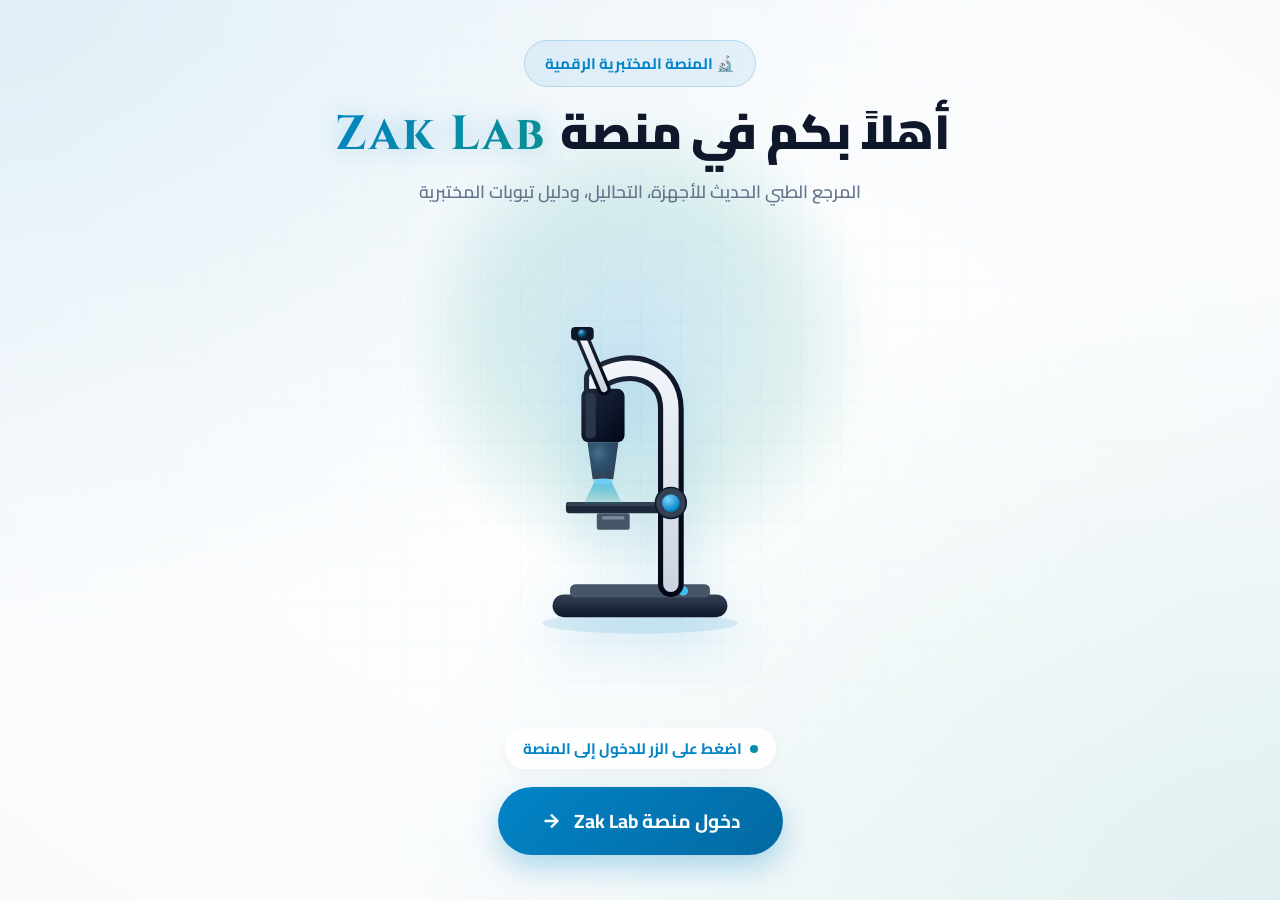
==== commit 07c635a9: "Start GitHub Pages with animation entry screen" ====
--- a/index.html
+++ b/index.html
@@ -16,6 +16,18 @@
     <!-- وصف مختصر لمحركات البحث والمشاركة، من دون تغيير محتوى أو هوية الموقع -->
     <meta name="description" content="Zak Lab منصة عربية تعليمية لطلاب وممارسي التحليلات المرضية: تيوبات، أجهزة، تحاليل، أحياء دقيقة، تفسير نتائج، أحياء جزيئية ووراثة.">
     <meta name="theme-color" content="#0284c7">
+
+    <!-- صفحة الدخول هي البداية عند فتح رابط المشروع، أما هذه العلامة فتسمح بالوصول من animation.html فقط. -->
+    <script>
+        (function () {
+            const currentUrl = new URL(window.location.href);
+            if (currentUrl.searchParams.get('fromAnimation') === '1') return;
+
+            const entryUrl = new URL('animation.html', currentUrl);
+            entryUrl.search = currentUrl.search;
+            window.location.replace(entryUrl.href);
+        })();
+    </script>
 
 
     <!-- ========================================================= -->
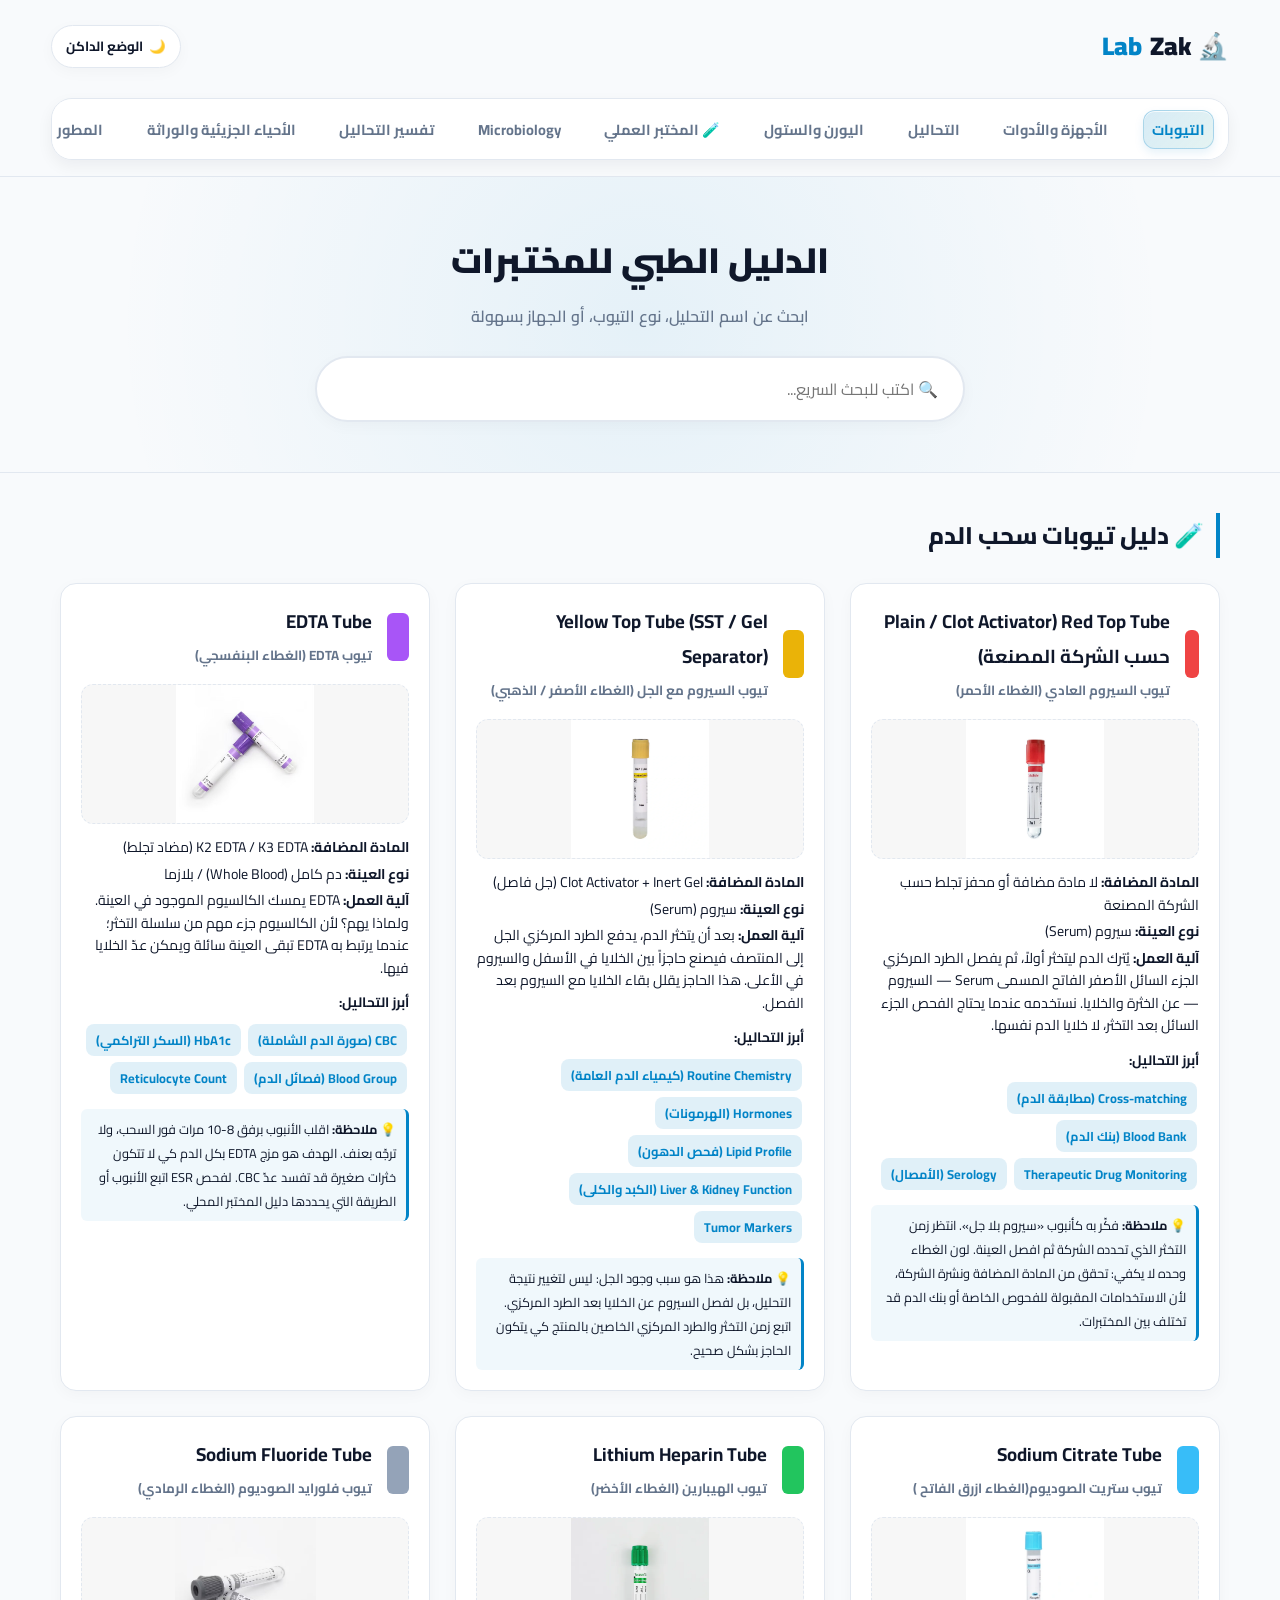
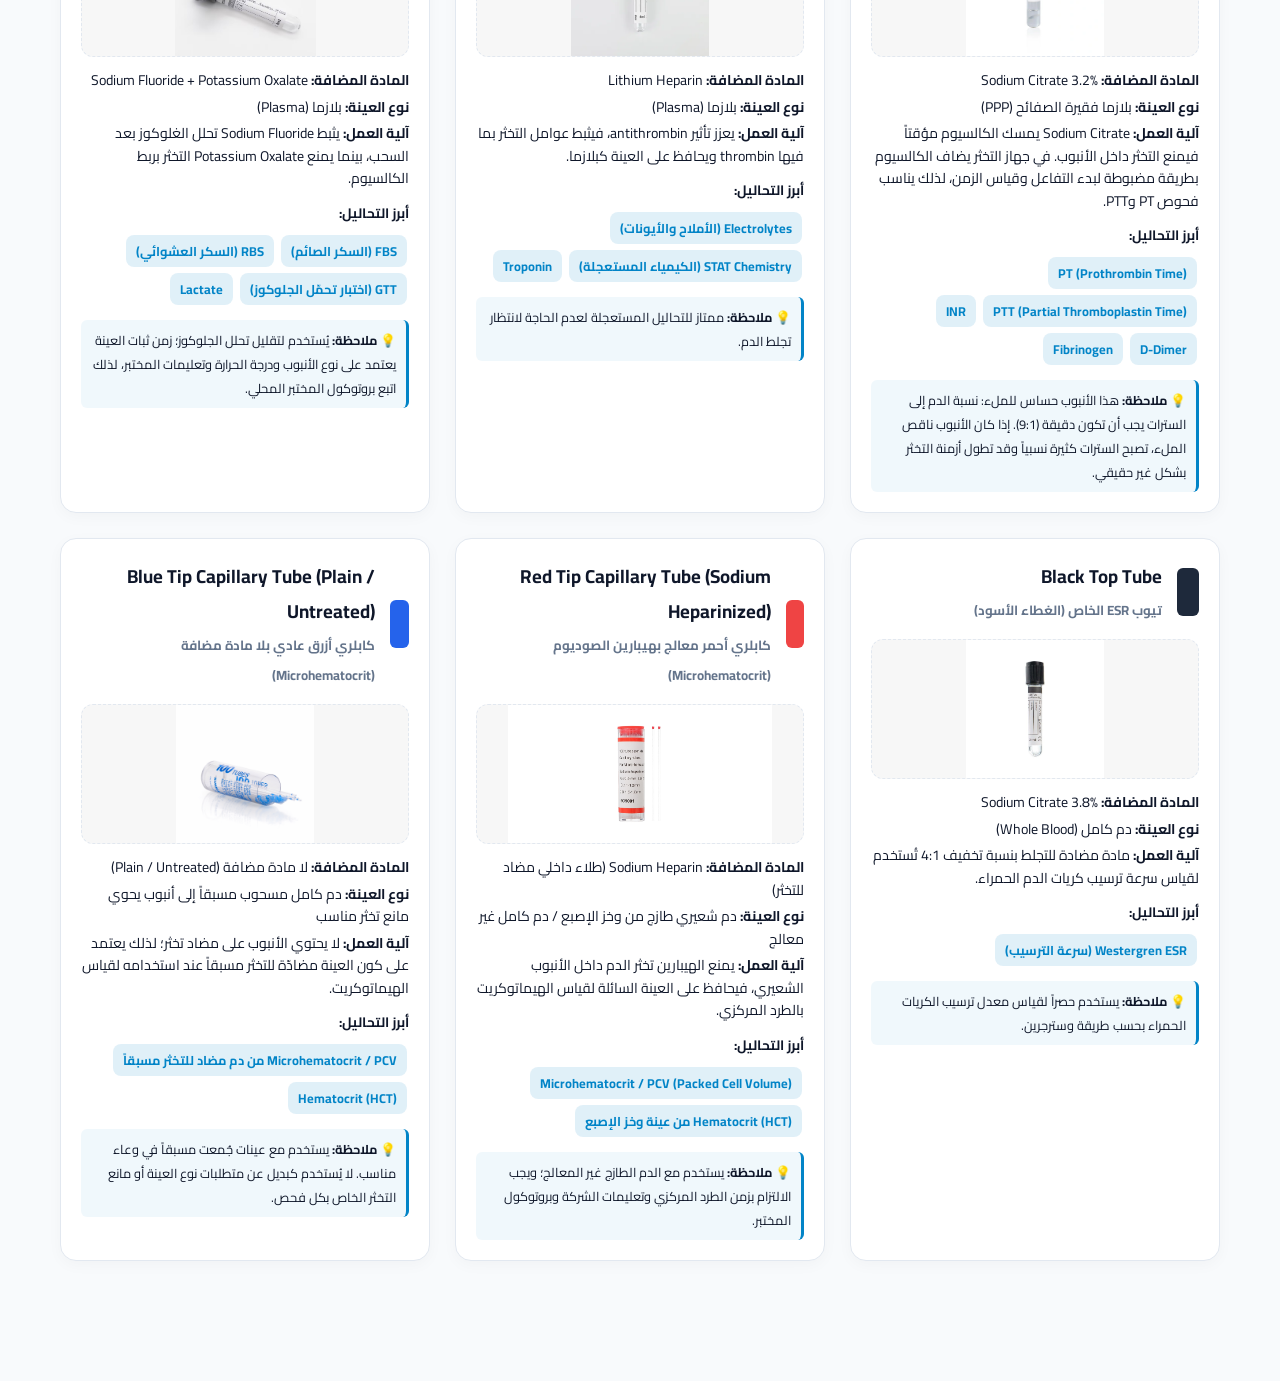
==== commit f586c04f: "Add files via upload" ====
--- a/index.html
+++ b/index.html
@@ -16,18 +16,6 @@
     <!-- وصف مختصر لمحركات البحث والمشاركة، من دون تغيير محتوى أو هوية الموقع -->
     <meta name="description" content="Zak Lab منصة عربية تعليمية لطلاب وممارسي التحليلات المرضية: تيوبات، أجهزة، تحاليل، أحياء دقيقة، تفسير نتائج، أحياء جزيئية ووراثة.">
     <meta name="theme-color" content="#0284c7">
-
-    <!-- صفحة الدخول هي البداية عند فتح رابط المشروع، أما هذه العلامة فتسمح بالوصول من animation.html فقط. -->
-    <script>
-        (function () {
-            const currentUrl = new URL(window.location.href);
-            if (currentUrl.searchParams.get('fromAnimation') === '1') return;
-
-            const entryUrl = new URL('animation.html', currentUrl);
-            entryUrl.search = currentUrl.search;
-            window.location.replace(entryUrl.href);
-        })();
-    </script>
 
 
     <!-- ========================================================= -->
@@ -46,7 +34,7 @@
     <!-- ========================================================= -->
 
     <!-- ربط ملف التنسيقات الخارجي -->
-    <link rel="stylesheet" href="new.css?v=22-5-final-release">
+    <link rel="stylesheet" href="new.css">
 
 
     <!-- ========================================================= -->
@@ -449,7 +437,7 @@
 
         <!-- شعار الموقع -->
         <a href="#" class="logo" id="nav-logo">
-            🔬 Lab <span>Zak</span>
+            🔬 Zak <span>Lab</span>
         </a>
 
 
@@ -1505,7 +1493,7 @@
         الكود الرئيسي new.js قد يحتاج إلى البيانات الموجودة
         داخل data.js، لذلك يجب تحميل data.js أولاً.
     -->
-    <script src="data.js?v=22-5-final-release"></script>
+    <script src="data.js"></script>
 
 
     <!--
@@ -1515,7 +1503,7 @@
         هذا الملف مسؤول عن تشغيل وظائف الموقع والتعامل
         مع العناصر الموجودة في HTML.
     -->
-    <script src="new.js?v=22-5-final-release"></script>
+    <script src="new.js"></script>
 
 </body>
 
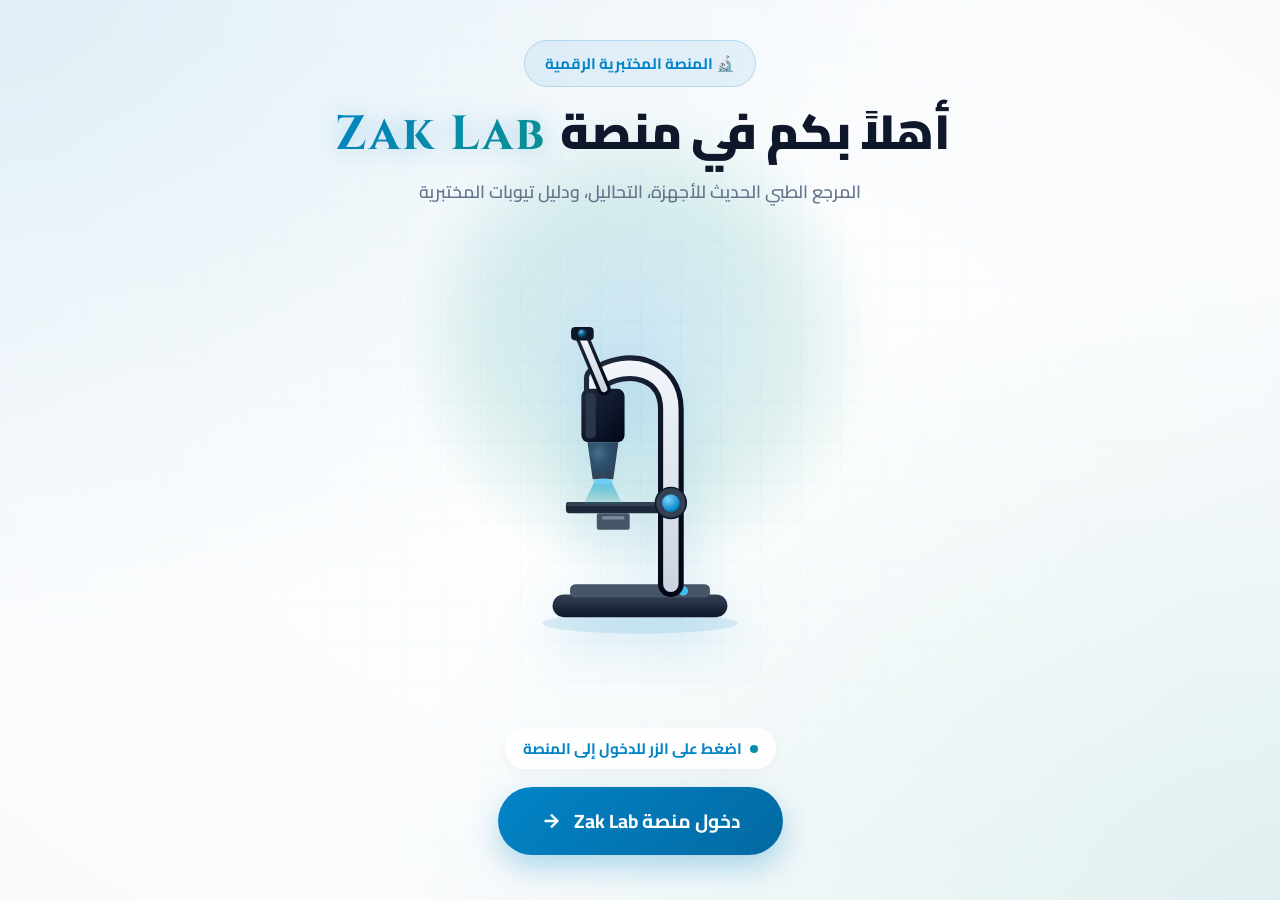
==== commit da8f62e8: "Start site with animation intro" ====
--- a/index.html
+++ b/index.html
@@ -1,3 +1,5 @@
+<!doctype html>
+<script>if(!new URLSearchParams(location.search).has("fromAnimation")){location.replace("animation.html");}</script>
 <!DOCTYPE html>
 <!doctype html>
 <html lang="ar" dir="rtl" data-theme="light">
--- a/new.css
+++ b/new.css
@@ -4875,3 +4875,616 @@
         transition-duration: 0.01ms !important;
     }
 }
+
+
+/* ========================================================= */
+/* V23 Audit — إصلاحات الوضع الداكن المتبقية فقط.            */
+/* لا تغيير في الوضع الفاتح ولا في المحتوى أو المسارات.      */
+/* ========================================================= */
+
+/* 1) بطاقات أساسيات الأحياء الدقيقة (buildCardsHTML) تستخدم ألواناً ثابتة؛
+      تُعدَّل في الوضع الداكن فقط دون لمس بنية الكارت أو نصوصه. */
+[data-theme="dark"] #microbiology-container .test-card {
+    background: #1e293b !important;
+    border-color: #0284c7 !important;
+    box-shadow: 0 4px 12px rgba(0, 0, 0, 0.35);
+}
+
+[data-theme="dark"] #microbiology-container .test-card h4 {
+    color: #f1f5f9 !important;
+}
+
+[data-theme="dark"] #microbiology-container .test-card > div > span {
+    color: #94a3b8 !important;
+}
+
+[data-theme="dark"] #microbiology-container .test-card .micro-card-text {
+    color: #cbd5e1 !important;
+}
+
+[data-theme="dark"] #microbiology-container .test-card .micro-card-meta {
+    background: #243044 !important;
+    border-color: #334155 !important;
+    color: #e2e8f0 !important;
+}
+
+[data-theme="dark"] #microbiology-container .test-card .micro-card-meta span {
+    color: #cbd5e1 !important;
+}
+
+/* عنوان القسم البنفسجي يفتّح في الوضع الداكن ليبقى واضحاً. */
+[data-theme="dark"] #microbiology-container h3 {
+    color: #c084fc !important;
+}
+
+/* 2) أزرار تبويبات البول والبراز: خلفياتها الفاتحة تبقى صارخة في الوضع الداكن
+      مع نص فاتح مُستبدل سابقاً؛ تُعطى خلفية داكنة ونص فاتح متناسب. */
+[data-theme="dark"] #urine-stool-container .ustab-btn {
+    background: #243044 !important;
+    color: #fcd34d !important;
+    box-shadow: 0 2px 6px rgba(0, 0, 0, 0.35);
+}
+
+[data-theme="dark"] #urine-stool-container .ustab-btn.ustab-strips {
+    color: #7dd3fc !important;
+}
+
+/* التبويب النشط يحافظ على لونه الأصلي لأن نصه أبيض ومقروء. */
+[data-theme="dark"] #urine-stool-container .ustab-btn.is-active {
+    color: #ffffff !important;
+}
+
+[data-theme="dark"] #urine-stool-container .ustab-btn.ustab-parasites.is-active {
+    color: #fde68a !important;
+}
+
+/* 3) تسميات الصور الصغيرة بلون #666 تفتّح في الوضع الداكن. */
+[data-theme="dark"] #urine-stool-container small[style*="#666"] {
+    color: #94a3b8 !important;
+}
+
+/* 4) LTR (الإنجليزية): شبكة الهاتف في الـNavbar تعتمد rtl ثابت؛
+      تعاد موازنتها عند dir="ltr" دون تغيير شكلها في العربية. */
+html[dir="ltr"] body {
+    direction: ltr;
+}
+
+/* انعكاس الحدود الزخرفية الجانبية في وضع LTR فقط. */
+html[dir="ltr"] .quiz-header,
+html[dir="ltr"] .bacteria-foundations-header,
+html[dir="ltr"] .bacteria-library-intro,
+html[dir="ltr"] .dev-header-card,
+html[dir="ltr"] .equipment-tools-intro,
+html[dir="ltr"] .practical-lab-intro,
+html[dir="ltr"] .interpretation-engine-intro {
+    border-right: 1px solid var(--border-color);
+    border-left: 5px solid var(--primary-blue);
+}
+
+html[dir="ltr"] .dev-header-card {
+    border-left: 6px solid var(--primary-blue);
+}
+
+@media (max-width: 768px) {
+    html[dir="ltr"] .navbar { direction: ltr; }
+    html[dir="ltr"] .navbar .logo { direction: ltr; }
+    html[dir="ltr"] .navbar .theme-toggle-btn,
+    html[dir="ltr"] .navbar .lang-toggle-btn { direction: ltr; }
+    html[dir="ltr"] .navbar .nav-links { direction: ltr; }
+}
+
+/* زر اللغة يطابق هوية زر المظهر ويبقى بجانبه في كل المقاسات. */
+.lang-toggle-btn {
+    background: var(--bg-card);
+    color: var(--text-main);
+    border: 1px solid var(--border-color);
+    border-radius: 30px;
+    padding: 8px 14px;
+    font-size: 0.85rem;
+    font-weight: 800;
+    cursor: pointer;
+    font-family: inherit;
+    transition: transform 0.2s ease, box-shadow 0.2s ease, border-color 0.2s ease;
+    white-space: nowrap;
+}
+
+.lang-toggle-btn:hover {
+    transform: translateY(-1px);
+    border-color: var(--primary-blue);
+    box-shadow: var(--shadow-sm);
+}
+
+/* حاوية أزرار المظهر واللغة معاً داخل الـNavbar. */
+.navbar-actions {
+    display: flex;
+    align-items: center;
+    gap: 10px;
+}
+
+@media (max-width: 768px) {
+    .navbar .navbar-actions {
+        grid-area: theme;
+        justify-self: start;
+        gap: 7px;
+    }
+}
+
+/* 5) حالة الإغلاق في قسم الأحياء الجزيئية والوراثة تتبع ألوان المظهر. */
+.molecular-genetics-closed-state {
+    background: var(--bg-card);
+    color: var(--text-muted);
+    border: 1px solid var(--border-color);
+    border-radius: 14px;
+    padding: 22px;
+    text-align: center;
+    line-height: 1.8;
+}
+
+/* 6) عدّاد مكتبة البكتيريا ورسالة الفراغ يتبعان ألوان المظهر. */
+.bacteria-library-count {
+    color: var(--text-muted);
+}
+
+.bacteria-library-empty {
+    color: var(--text-muted);
+}
+/* ========================================================= */
+/* V24 - إصلاح نهائي للون النصوص والخلفيات في البكتيريا والبول والبراز */
+/* جعل النصوص بيضاء ناصعة وإزالة الوميض في الوضع الداكن        */
+/* ========================================================= */
+[data-theme="dark"] {
+
+    /* ------------------------------------------
+       1. قسم البكتيريا (الأساسيات، الأوساط، الجرام، السلامة، الجمع)
+       ------------------------------------------ */
+
+    /* جميع النصوص داخل الحاويات تصبح بيضاء */
+    #microbiology-container,
+    #microbiology-container *,
+    .bacteria-library-intro,
+    .bacteria-library-intro *,
+    .bacteria-foundations-header,
+    .bacteria-foundations-header *,
+    .bacteria-profile-card,
+    .bacteria-profile-card * {
+        color: var(--text-main) !important;
+    }
+
+    /* إصلاح خلفيات البكتيريا لتكون داكنة (إزالة الوميض) */
+    #microbiology-container .test-card,
+    .bacteria-library-intro,
+    .bacteria-foundations-header,
+    .bacteria-profile-card {
+        background: var(--bg-card) !important;
+        border-color: var(--border-color) !important;
+    }
+
+    /* تجاوز أي ألوان مضمنة في البكتيريا */
+    #microbiology-container [style*="color:"] {
+        color: var(--text-main) !important;
+    }
+    #microbiology-container [style*="background:#"],
+    #microbiology-container [style*="background: #"] {
+        background: var(--bg-card) !important;
+    }
+
+
+    /* ------------------------------------------
+       2. قسم البول، البراز، الطفيليات، والكواشف
+       ------------------------------------------ */
+
+    /* جميع النصوص داخل الحاويات تصبح بيضاء */
+    #urine-stool-container,
+    #urine-stool-container * {
+        color: var(--text-main) !important;
+    }
+
+    /* إصلاح خلفيات الكروت والعناصر لتكون داكنة */
+    #urine-stool-container .urine-card,
+    #urine-stool-container .stool-card,
+    #urine-stool-container div[style*="background:#fff"],
+    #urine-stool-container div[style*="background: #fff"],
+    #urine-stool-container div[style*="background:#ffffff"],
+    #urine-stool-container div[style*="background: #ffffff"],
+    #urine-stool-container div[style*="background: rgb(255, 255, 255)"],
+    #urine-stool-container .urine-strip-card,
+    #urine-stool-container .v7-learning-item,
+    #urine-stool-container .urine-strips-shell {
+        background: var(--bg-card) !important;
+        border-color: var(--border-color) !important;
+    }
+
+    /* إصلاح خلفية ونصوص الجداول (خاصة جدول البراز) */
+    #urine-stool-container table,
+    #urine-stool-container tbody,
+    #urine-stool-container tr,
+    #urine-stool-container td,
+    #urine-stool-container th {
+        background: transparent !important;
+        border-color: var(--border-color) !important;
+    }
+    #urine-stool-container table thead tr,
+    #urine-stool-container table thead tr th {
+        background: #1e293b !important;
+        color: var(--text-main) !important;
+    }
+
+    /* تجاوز أي ألوان مضمنة في البول والبراز */
+    #urine-stool-container [style*="color:"] {
+        color: var(--text-main) !important;
+    }
+    #urine-stool-container [style*="background:#"],
+    #urine-stool-container [style*="background: #"] {
+        background: var(--bg-card) !important;
+    }
+
+    /* ------------------------------------------
+       3. معالجة العناصر الخاصة التي قد تُستخدم فيها ألوان للتمييز (مثل أيقونات النجمة)
+          يمكنك إلغاء تعليق السطر التالي إذا أردت توحيدها مع الأبيض، أو تركتها ملونة لتمييزها
+       ------------------------------------------ */
+    /*
+    #urine-stool-container .urine-strips-eyebrow,
+    #urine-stool-container .bacteria-library-eyebrow {
+        color: var(--text-main) !important;
+    }
+    */
+}
+
+/* =========================================================
+   إضافات جديدة – بدون حذف أي قاعدة سابقة
+   الهدف: رفع الوميض/التوهج إلى مستوى ملحوظ مع بقاء النص واضحًا
+   ========================================================= */
+[data-theme="dark"] {
+
+    /* رفع الوميض/التوهج إلى مستوى ملحوظ مع بقاء النص واضحًا */
+    #microbiology-container,
+    #microbiology-container *,
+    #urine-stool-container,
+    #urine-stool-container * {
+        text-shadow: 0 0 1px rgba(255, 255, 255, 0.18), 0 0 3px rgba(255, 255, 255, 0.08) !important;
+        -webkit-text-shadow: 0 0 1px rgba(255, 255, 255, 0.18), 0 0 3px rgba(255, 255, 255, 0.08) !important;
+        -moz-text-shadow: 0 0 1px rgba(255, 255, 255, 0.18), 0 0 3px rgba(255, 255, 255, 0.08) !important;
+    }
+
+    /* تحسين تباين النص ليصبح أبيض ناصع #FFFFFF بدلاً من الرمادي الفاتح */
+    #microbiology-container,
+    #microbiology-container *,
+    .bacteria-library-intro,
+    .bacteria-library-intro *,
+    .bacteria-foundations-header,
+    .bacteria-foundations-header *,
+    .bacteria-profile-card,
+    .bacteria-profile-card *,
+    #urine-stool-container,
+    #urine-stool-container * {
+        color: #ffffff !important;
+    }
+
+    /* ضمان عدم وجود ظل خارجي قوي حول العناصر النصية (مع الإبقاء على التوهج النصي) */
+    #microbiology-container span,
+    #microbiology-container p,
+    #microbiology-container h1,
+    #microbiology-container h2,
+    #microbiology-container h3,
+    #microbiology-container h4,
+    #microbiology-container h5,
+    #microbiology-container h6,
+    #microbiology-container a,
+    #microbiology-container li,
+    #urine-stool-container span,
+    #urine-stool-container p,
+    #urine-stool-container h1,
+    #urine-stool-container h2,
+    #urine-stool-container h3,
+    #urine-stool-container h4,
+    #urine-stool-container h5,
+    #urine-stool-container h6,
+    #urine-stool-container a,
+    #urine-stool-container li {
+        text-shadow: 0 0 1px rgba(255, 255, 255, 0.18), 0 0 3px rgba(255, 255, 255, 0.08) !important;
+        box-shadow: none !important;
+    }
+}
+
+/* =========================================================
+   إضافات خاصة بالأزرار النشطة – استعادة الوميض الملون
+   ========================================================= */
+[data-theme="dark"] {
+
+    /* استثناء الأزرار من فرض اللون الأبيض حتى تعود ألوانها الأصلية */
+    #urine-stool-container button,
+    #urine-stool-container .btn,
+    #urine-stool-container [role="button"],
+    #urine-stool-container a[class*="btn"],
+    #urine-stool-container a[class*="button"],
+    #microbiology-container button,
+    #microbiology-container .btn,
+    #microbiology-container [role="button"],
+    #microbiology-container a[class*="btn"],
+    #microbiology-container a[class*="button"] {
+        color: inherit !important;
+    }
+
+    /* وميض ملون واضح عند التفعيل أو الضغط */
+    #urine-stool-container button:active,
+    #urine-stool-container button:focus,
+    #urine-stool-container .btn:active,
+    #urine-stool-container .btn:focus,
+    #urine-stool-container [role="button"]:active,
+    #urine-stool-container [role="button"]:focus,
+    #urine-stool-container a[class*="btn"]:active,
+    #urine-stool-container a[class*="btn"]:focus,
+    #microbiology-container button:active,
+    #microbiology-container button:focus,
+    #microbiology-container .btn:active,
+    #microbiology-container .btn:focus,
+    #microbiology-container [role="button"]:active,
+    #microbiology-container [role="button"]:focus,
+    #microbiology-container a[class*="btn"]:active,
+    #microbiology-container a[class*="btn"]:focus {
+        text-shadow: 0 0 4px currentColor, 0 0 10px currentColor !important;
+        -webkit-text-shadow: 0 0 4px currentColor, 0 0 10px currentColor !important;
+        -moz-text-shadow: 0 0 4px currentColor, 0 0 10px currentColor !important;
+    }
+
+    /* إذا كانت هناك فئة active على الزر النشط */
+    #urine-stool-container .active,
+    #urine-stool-container [class*="active"],
+    #microbiology-container .active,
+    #microbiology-container [class*="active"] {
+        text-shadow: 0 0 4px currentColor, 0 0 10px currentColor !important;
+        -webkit-text-shadow: 0 0 4px currentColor, 0 0 10px currentColor !important;
+        -moz-text-shadow: 0 0 4px currentColor, 0 0 10px currentColor !important;
+    }
+}
+
+/* =========================================================
+   ألوان أزرار أقسام البول والبراز في الوضع الداكن
+   إبقاء الزر النشط بنفس تمييز الوضع الفاتح
+   ========================================================= */
+[data-theme="dark"] {
+
+    /* إلغاء الخلفية الموحدة المفروضة على الزر النشط */
+    #urine-stool-container button:active,
+    #urine-stool-container button:focus,
+    #urine-stool-container button.active,
+    #urine-stool-container button.selected,
+    #urine-stool-container button[aria-selected="true"],
+    #urine-stool-container button[aria-pressed="true"],
+    #urine-stool-container .btn.active,
+    #urine-stool-container .btn.selected,
+    #urine-stool-container [role="button"].active,
+    #urine-stool-container [role="button"].selected,
+    #urine-stool-container [role="button"][aria-selected="true"],
+    #urine-stool-container [role="button"][aria-pressed="true"] {
+        background: var(--active-button-bg, var(--bg-card)) !important;
+        border-color: var(--active-button-border, currentColor) !important;
+        color: var(--active-button-text, #1f2937) !important;
+    }
+
+    /* ألوان الأقسام الأربعة — تطبق عند استخدام ترتيب الأزرار المعتاد */
+    #urine-stool-container button:nth-child(1).active,
+    #urine-stool-container button:nth-child(1).selected,
+    #urine-stool-container button:nth-child(1)[aria-selected="true"],
+    #urine-stool-container button:nth-child(1)[aria-pressed="true"] {
+        --active-button-bg: #d97706;
+        --active-button-border: #b45309;
+        --active-button-text: #ffffff;
+    }
+
+    #urine-stool-container button:nth-child(2).active,
+    #urine-stool-container button:nth-child(2).selected,
+    #urine-stool-container button:nth-child(2)[aria-selected="true"],
+    #urine-stool-container button:nth-child(2)[aria-pressed="true"] {
+        --active-button-bg: #fde68a;
+        --active-button-border: #f59e0b;
+        --active-button-text: #1f2937;
+    }
+
+    #urine-stool-container button:nth-child(3).active,
+    #urine-stool-container button:nth-child(3).selected,
+    #urine-stool-container button:nth-child(3)[aria-selected="true"],
+    #urine-stool-container button:nth-child(3)[aria-pressed="true"] {
+        --active-button-bg: #bfdbfe;
+        --active-button-border: #60a5fa;
+        --active-button-text: #1e3a8a;
+    }
+
+    #urine-stool-container button:nth-child(4).active,
+    #urine-stool-container button:nth-child(4).selected,
+    #urine-stool-container button:nth-child(4)[aria-selected="true"],
+    #urine-stool-container button:nth-child(4)[aria-pressed="true"] {
+        --active-button-bg: #fde68a;
+        --active-button-border: #f59e0b;
+        --active-button-text: #1f2937;
+    }
+
+    /* دعم أزرار التبويب المبنية كروابط أو div أو عناصر مخصصة */
+    #urine-stool-container .active,
+    #urine-stool-container [class*="active"],
+    #urine-stool-container .selected,
+    #urine-stool-container [class*="selected"],
+    #urine-stool-container [aria-selected="true"],
+    #urine-stool-container [aria-pressed="true"] {
+        background: #d97706 !important;
+        border-color: #b45309 !important;
+        color: #ffffff !important;
+        text-shadow: 0 0 4px currentColor, 0 0 10px currentColor !important;
+    }
+
+    /* الحفاظ على ألوان الأقسام عند استخدام ترتيب عناصر التبويب */
+    #urine-stool-container > :nth-child(1).active,
+    #urine-stool-container > :nth-child(1).selected,
+    #urine-stool-container > :nth-child(1)[aria-selected="true"],
+    #urine-stool-container > :nth-child(1)[aria-pressed="true"] {
+        background: #d97706 !important;
+        border-color: #b45309 !important;
+        color: #ffffff !important;
+    }
+
+    #urine-stool-container > :nth-child(2).active,
+    #urine-stool-container > :nth-child(2).selected,
+    #urine-stool-container > :nth-child(2)[aria-selected="true"],
+    #urine-stool-container > :nth-child(2)[aria-pressed="true"] {
+        background: #fde68a !important;
+        border-color: #f59e0b !important;
+        color: #1f2937 !important;
+    }
+
+    #urine-stool-container > :nth-child(3).active,
+    #urine-stool-container > :nth-child(3).selected,
+    #urine-stool-container > :nth-child(3)[aria-selected="true"],
+    #urine-stool-container > :nth-child(3)[aria-pressed="true"] {
+        background: #bfdbfe !important;
+        border-color: #60a5fa !important;
+        color: #1e3a8a !important;
+    }
+
+    #urine-stool-container > :nth-child(4).active,
+    #urine-stool-container > :nth-child(4).selected,
+    #urine-stool-container > :nth-child(4)[aria-selected="true"],
+    #urine-stool-container > :nth-child(4)[aria-pressed="true"] {
+        background: #fde68a !important;
+        border-color: #f59e0b !important;
+        color: #1f2937 !important;
+    }
+
+    /* توهج واضح عند مرور المؤشر فوق أي زر أو تبويب */
+    #urine-stool-container button:hover,
+    #urine-stool-container .btn:hover,
+    #urine-stool-container [role="button"]:hover,
+    #urine-stool-container a[class*="btn"]:hover,
+    #urine-stool-container a[class*="button"]:hover,
+    #urine-stool-container [class*="tab"]:hover,
+    #urine-stool-container [class*="section"]:hover,
+    #urine-stool-container [class*="learning"]:hover {
+        background: #334155 !important;
+        border-color: #60a5fa !important;
+        color: #ffffff !important;
+        text-shadow: 0 0 4px #ffffff, 0 0 10px #60a5fa !important;
+        box-shadow: 0 0 5px rgba(96, 165, 250, 0.55), 0 0 12px rgba(96, 165, 250, 0.25) !important;
+        transition: background-color 0.2s ease, border-color 0.2s ease, box-shadow 0.2s ease, text-shadow 0.2s ease !important;
+    }
+}
+
+
+/* =========================================================
+   V26 Mobile Dark Mode — actual inline urine tab buttons
+   هالة شفافة فقط حول الأزرار الأربعة؛ بدون تغيير المقاس أو الخلفية.
+   ========================================================= */
+@media (max-width: 768px) {
+    [data-theme="dark"] #urine-stool-container button[onclick*="switchStoolTab"] {
+        transition: box-shadow 180ms ease, filter 180ms ease;
+    }
+
+    /* الشرح العام + مجهر البول */
+    [data-theme="dark"] #urine-stool-container button[onclick*="switchStoolTab"][style*="#d97706"]:focus-visible,
+    [data-theme="dark"] #urine-stool-container button[onclick*="switchStoolTab"][style*="#d97706"]:active {
+        box-shadow: 0 0 0 2px rgba(217, 119, 6, 0.28),
+            0 0 12px rgba(217, 119, 6, 0.38) !important;
+        filter: brightness(1.08);
+    }
+
+    /* شرائط كواشف البول */
+    [data-theme="dark"] #urine-stool-container button[onclick*="switchStoolTab"][style*="#0369a1"]:focus-visible,
+    [data-theme="dark"] #urine-stool-container button[onclick*="switchStoolTab"][style*="#0369a1"]:active {
+        box-shadow: 0 0 0 2px rgba(56, 189, 248, 0.3),
+            0 0 12px rgba(56, 189, 248, 0.42) !important;
+        filter: brightness(1.08);
+    }
+
+    /* الطفيليات والديدان */
+    [data-theme="dark"] #urine-stool-container button[onclick*="switchStoolTab"][style*="#78350f"]:focus-visible,
+    [data-theme="dark"] #urine-stool-container button[onclick*="switchStoolTab"][style*="#78350f"]:active {
+        box-shadow: 0 0 0 2px rgba(251, 191, 36, 0.3),
+            0 0 12px rgba(251, 191, 36, 0.4) !important;
+        filter: brightness(1.08);
+    }
+}
+
+@media (prefers-reduced-motion: reduce) {
+    [data-theme="dark"] #urine-stool-container button[onclick*="switchStoolTab"] {
+        transition: none;
+    }
+}
+
+
+/* تبقى الهالة ظاهرة على الزر المختار في Dark Mode للموبايل فقط. */
+@media (max-width: 768px) {
+    [data-theme="dark"] #urine-stool-container button[onclick*="switchStoolTab"][style*="background: #d97706"],
+    [data-theme="dark"] #urine-stool-container button[onclick*="switchStoolTab"][style*="background:#d97706"] {
+        box-shadow: 0 0 0 2px rgba(217, 119, 6, 0.24),
+            0 0 12px rgba(217, 119, 6, 0.34) !important;
+    }
+
+    [data-theme="dark"] #urine-stool-container button[onclick*="switchStoolTab"][style*="background: #0369a1"],
+    [data-theme="dark"] #urine-stool-container button[onclick*="switchStoolTab"][style*="background:#0369a1"] {
+        box-shadow: 0 0 0 2px rgba(56, 189, 248, 0.26),
+            0 0 12px rgba(56, 189, 248, 0.38) !important;
+    }
+
+    [data-theme="dark"] #urine-stool-container button[onclick*="switchStoolTab"][style*="background: #78350f"],
+    [data-theme="dark"] #urine-stool-container button[onclick*="switchStoolTab"][style*="background:#78350f"] {
+        box-shadow: 0 0 0 2px rgba(251, 191, 36, 0.26),
+            0 0 12px rgba(251, 191, 36, 0.36) !important;
+    }
+}
+
+
+/* =========================================================
+   V27 Touch phones — always-visible subtle tab glow
+   يظهر على الهاتف لأن اللمس لا يحافظ دائماً على focus/active.
+   ========================================================= */
+@media (max-width: 767px) {
+    [data-theme="dark"] #urine-stool-container button[onclick*="switchStoolTab"] {
+        box-shadow: 0 0 0 2px rgba(125, 211, 252, 0.18),
+            0 0 10px rgba(125, 211, 252, 0.24) !important;
+        -webkit-tap-highlight-color: rgba(125, 211, 252, 0.16);
+    }
+
+    [data-theme="dark"] #urine-stool-container button[onclick*="switchStoolTab"]:focus,
+    [data-theme="dark"] #urine-stool-container button[onclick*="switchStoolTab"]:focus-visible,
+    [data-theme="dark"] #urine-stool-container button[onclick*="switchStoolTab"]:active {
+        box-shadow: 0 0 0 2px rgba(125, 211, 252, 0.32),
+            0 0 13px rgba(125, 211, 252, 0.42) !important;
+    }
+}
+
+
+/* =========================================================
+   V28 Unified urine-tab glow — identical on every screen
+   ========================================================= */
+[data-theme="dark"] #urine-stool-container button[onclick^="switchStoolTab"] {
+    -webkit-tap-highlight-color: rgba(125, 211, 252, 0.16);
+    transition: box-shadow 180ms ease, filter 180ms ease;
+}
+
+/* نفس الهالة الشفافة للزر المختار على الموبايل والـiPad واللابتوب. */
+[data-theme="dark"] #urine-stool-container button[onclick^="switchStoolTab"][style*="background: #d97706"],
+[data-theme="dark"] #urine-stool-container button[onclick^="switchStoolTab"][style*="background:#d97706"] {
+    box-shadow: 0 0 0 2px rgba(217, 119, 6, 0.24),
+        0 0 12px rgba(217, 119, 6, 0.34) !important;
+}
+
+[data-theme="dark"] #urine-stool-container button[onclick^="switchStoolTab"][style*="background: #0369a1"],
+[data-theme="dark"] #urine-stool-container button[onclick^="switchStoolTab"][style*="background:#0369a1"] {
+    box-shadow: 0 0 0 2px rgba(56, 189, 248, 0.26),
+        0 0 12px rgba(56, 189, 248, 0.38) !important;
+}
+
+[data-theme="dark"] #urine-stool-container button[onclick^="switchStoolTab"][style*="background: #78350f"],
+[data-theme="dark"] #urine-stool-container button[onclick^="switchStoolTab"][style*="background:#78350f"] {
+    box-shadow: 0 0 0 2px rgba(251, 191, 36, 0.26),
+        0 0 12px rgba(251, 191, 36, 0.36) !important;
+}
+
+[data-theme="dark"] #urine-stool-container button[onclick^="switchStoolTab"]:focus-visible,
+[data-theme="dark"] #urine-stool-container button[onclick^="switchStoolTab"]:active {
+    filter: brightness(1.08);
+}
+
+@media (prefers-reduced-motion: reduce) {
+    [data-theme="dark"] #urine-stool-container button[onclick^="switchStoolTab"] {
+        transition: none;
+    }
+}
